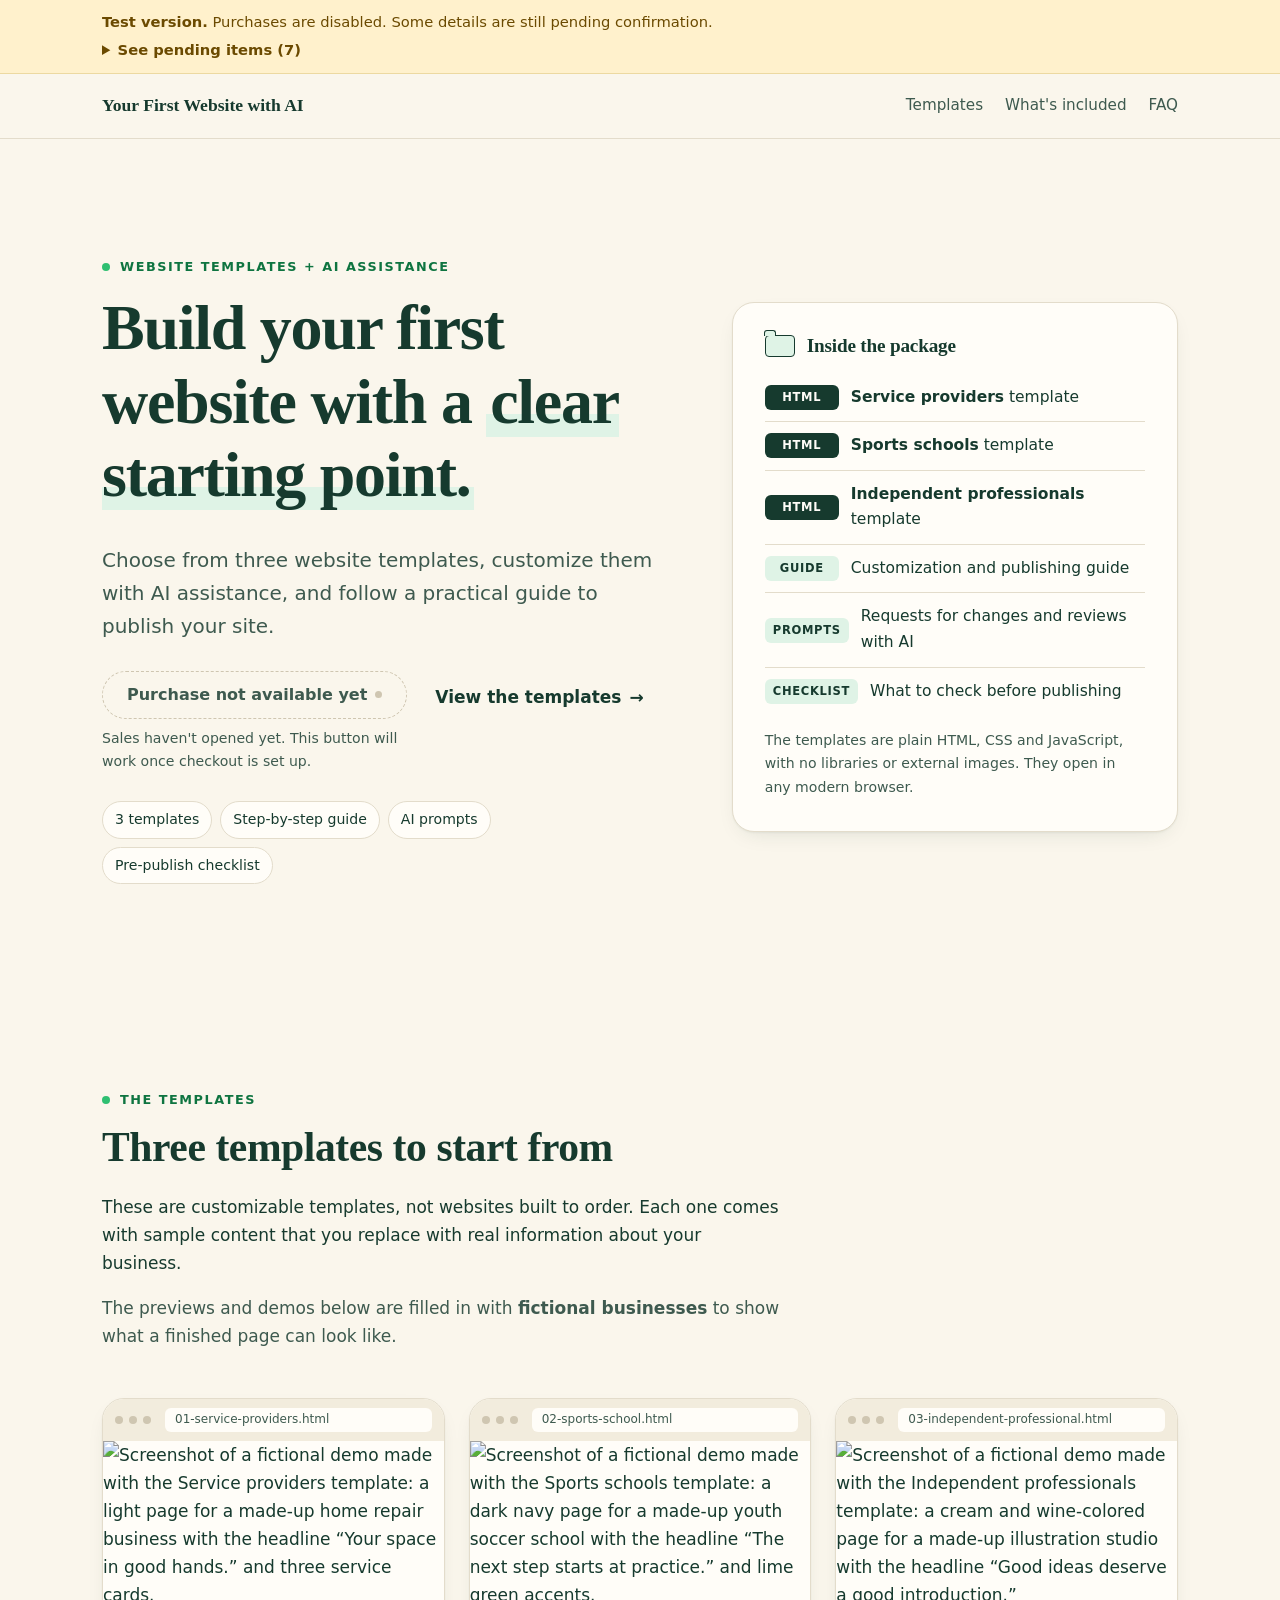
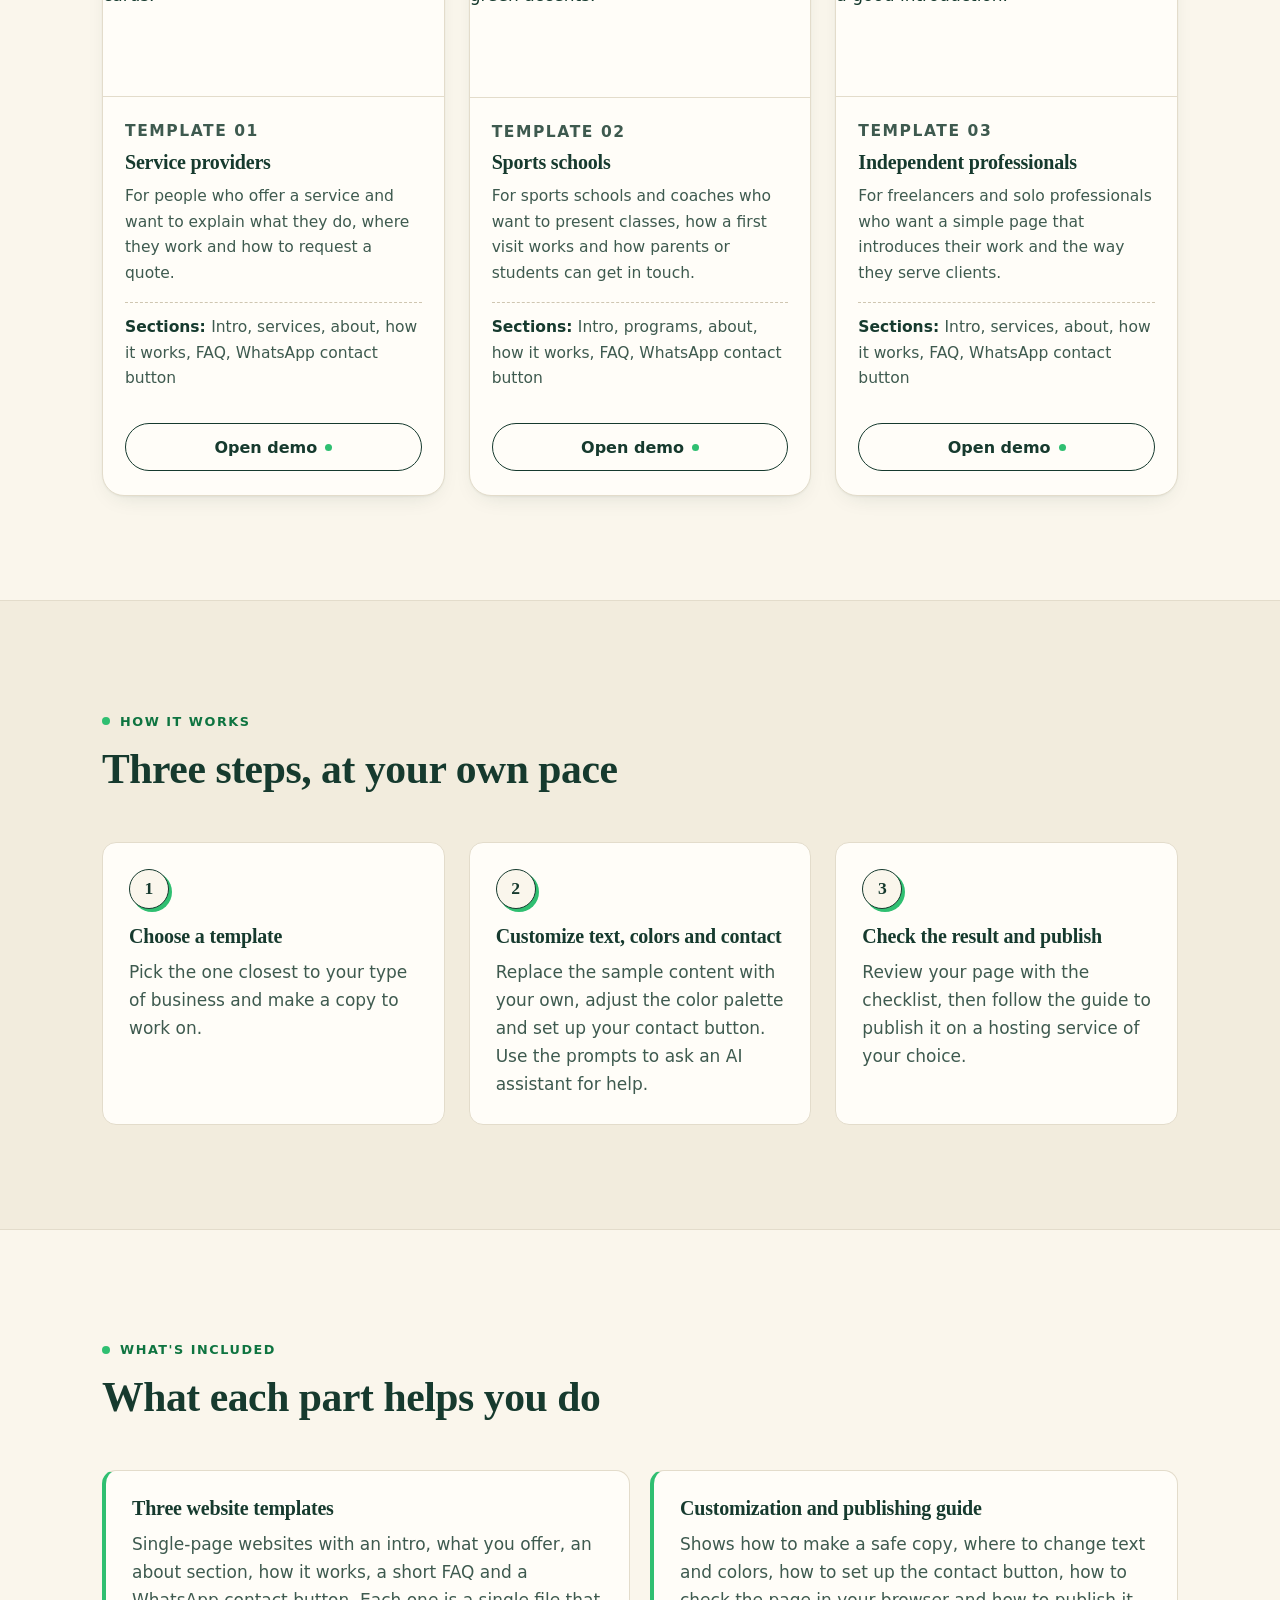
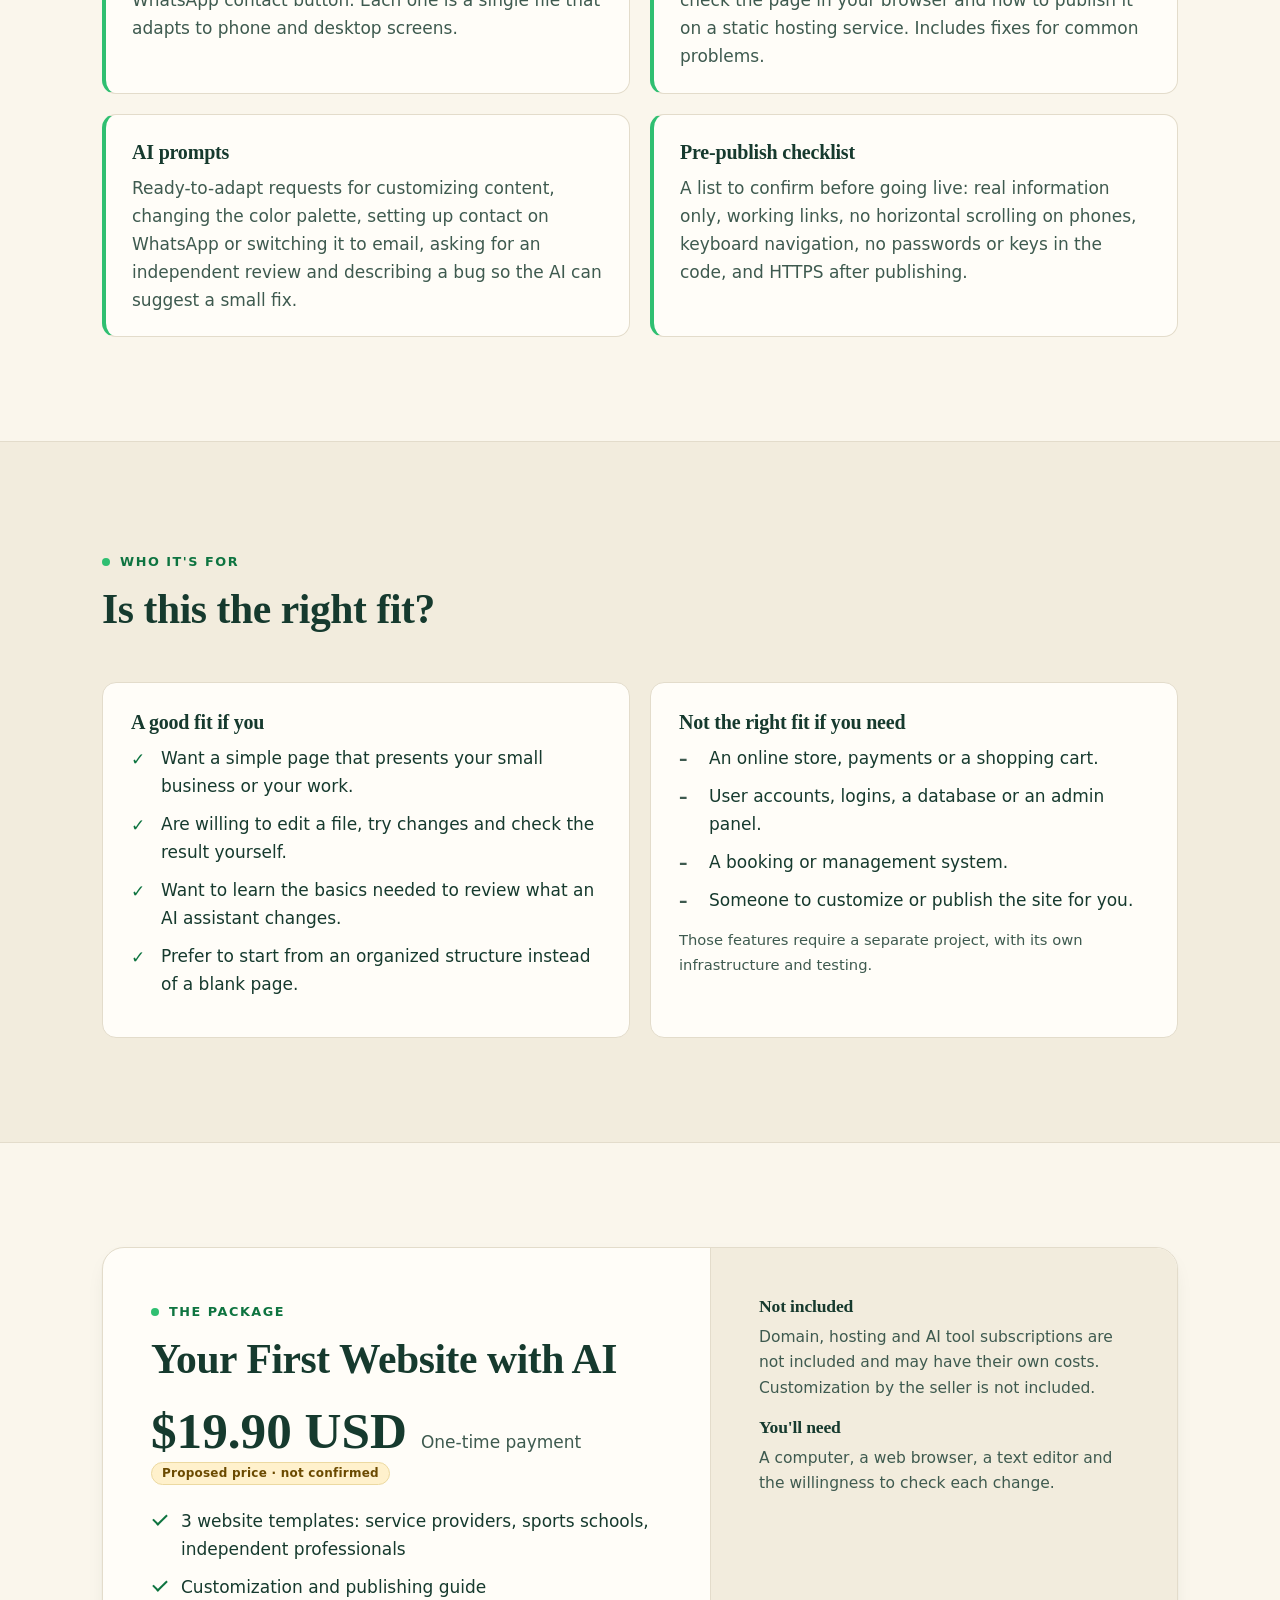
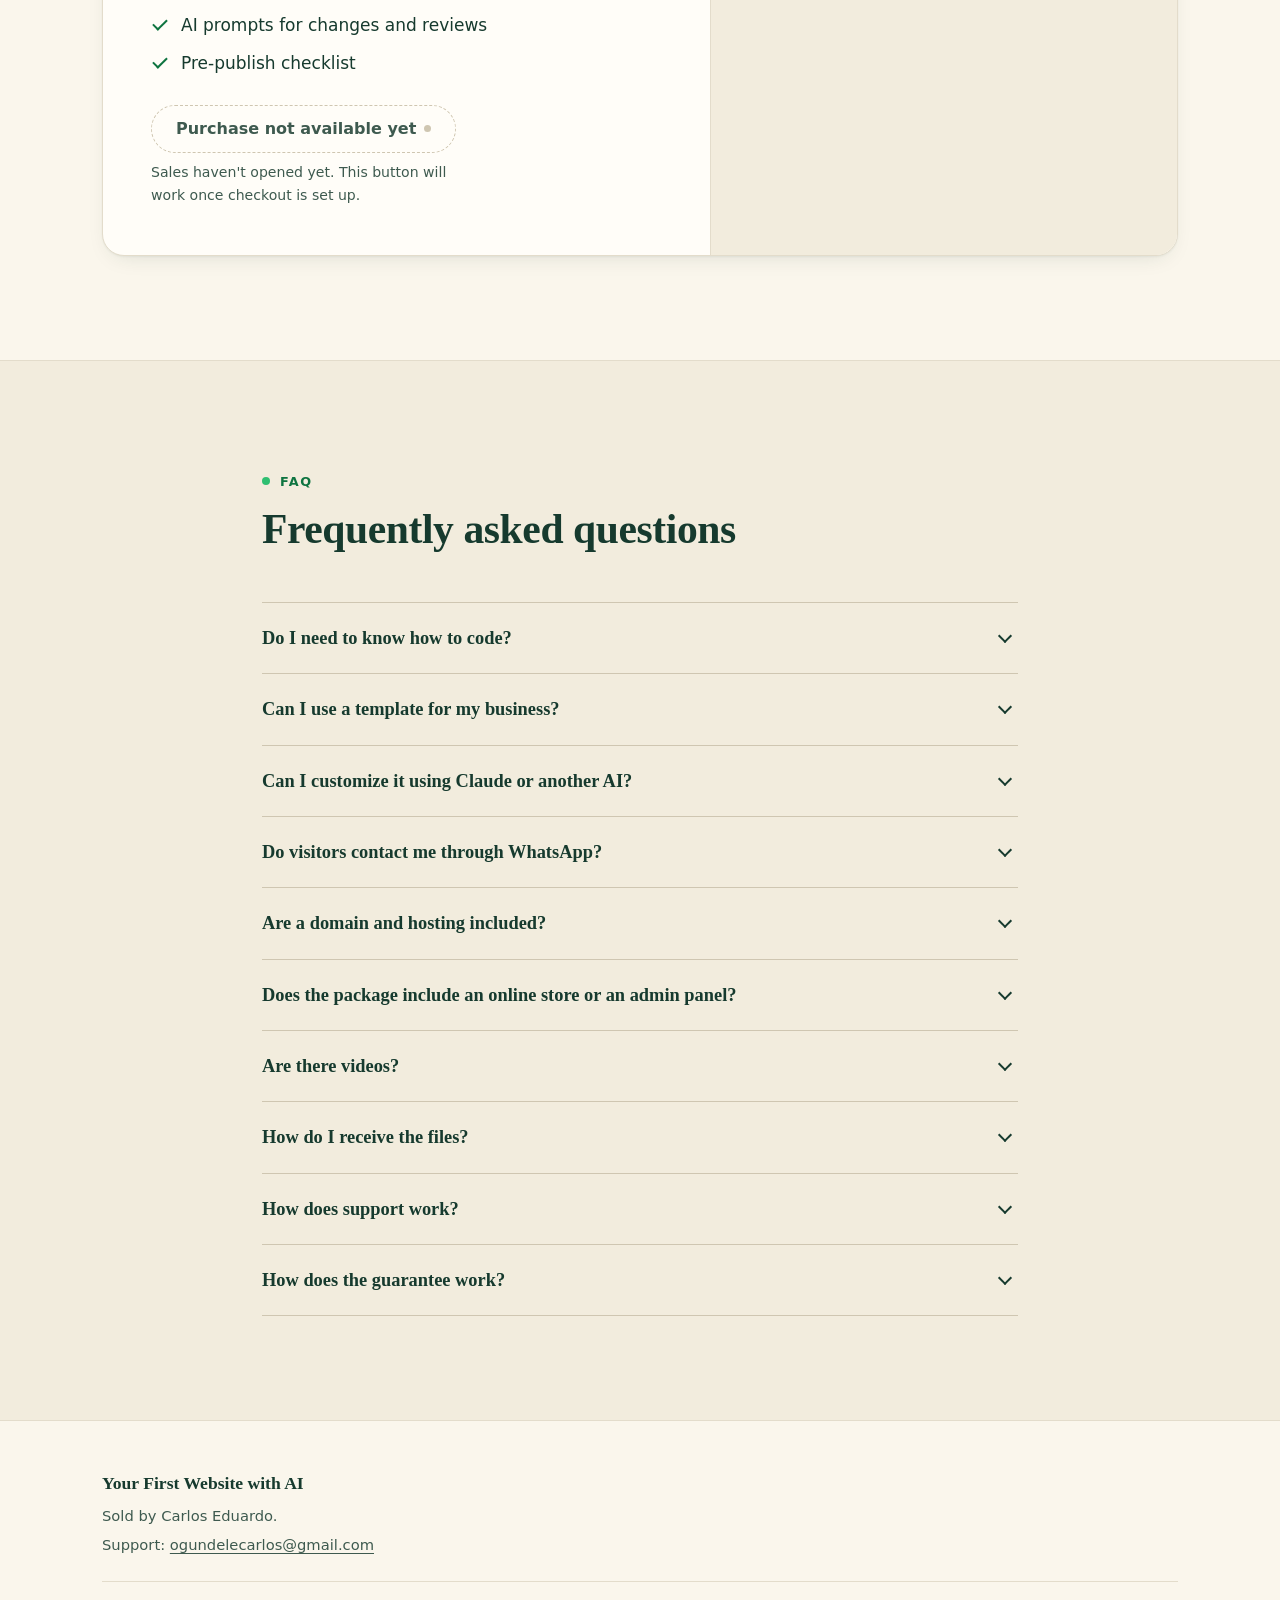
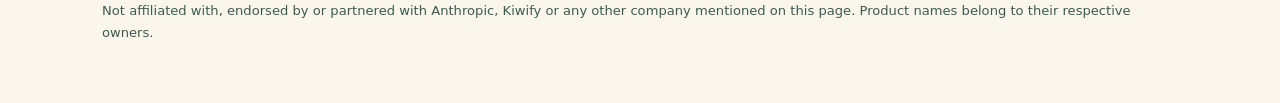
==== index.html @ e565a4bf "Add files via upload" ====
<!doctype html>
<html lang="en">
<head>
  <meta charset="utf-8">
  <meta name="viewport" content="width=device-width, initial-scale=1">
  <title>Your First Website with AI</title>
  <meta name="description" content="Three website templates, a customization and publishing guide, AI prompts and a pre-publish checklist for building a simple website for a small business.">
  <meta name="theme-color" content="#faf6ec">
  <meta name="robots" content="noindex">
  <link rel="icon" href="assets/favicon.svg" type="image/svg+xml">
  <link rel="stylesheet" href="styles.css">
  <script src="config.js" defer></script>
  <script src="main.js" defer></script>
</head>
<body>
  <a class="skip-link" href="#main">Skip to content</a>

  <!-- Filled by main.js only when testMode is true -->
  <aside class="test-bar" id="test-bar" hidden aria-label="Test version notice">
    <div class="test-bar__inner">
      <p><strong>Test version.</strong> Purchases are disabled. Some details are still pending confirmation.</p>
      <details>
        <summary>See pending items (<span id="pending-count">0</span>)</summary>
        <ul id="pending-list"></ul>
      </details>
    </div>
  </aside>

  <header class="site-header">
    <div class="container site-header__inner">
      <a class="brand" href="#top" data-product-name>Your First Website with AI</a>
      <nav aria-label="Main">
        <ul class="nav-list">
          <li><a href="#templates">Templates</a></li>
          <li><a href="#included">What's included</a></li>
          <li><a href="#faq">FAQ</a></li>
        </ul>
      </nav>
      <div class="site-header__cta" data-buy-slot="header" hidden></div>
    </div>
  </header>

  <main id="main">
    <!-- 1. Hero -->
    <section class="hero" id="top" aria-labelledby="hero-title">
      <div class="container hero__grid">
        <div class="hero__copy reveal">
          <p class="eyebrow">Website templates + AI assistance</p>
          <h1 id="hero-title">Build your first website with a <span class="mark">clear starting point.</span></h1>
          <p class="lead">Choose from three website templates, customize them with AI assistance, and follow a practical guide to publish your site.</p>
          <div class="hero__actions">
            <div data-buy-slot="hero"></div>
            <a class="link-arrow" href="#templates">View the templates</a>
          </div>
          <ul class="chips" aria-label="Included in the package">
            <li>3 templates</li>
            <li>Step-by-step guide</li>
            <li>AI prompts</li>
            <li>Pre-publish checklist</li>
          </ul>
        </div>

        <aside class="package-card reveal" aria-labelledby="package-title">
          <div class="package-card__head">
            <span class="folder-icon" aria-hidden="true"></span>
            <h2 id="package-title" class="package-card__title">Inside the package</h2>
          </div>
          <ul class="file-list">
            <li><span class="file-tag">HTML</span><span><strong>Service providers</strong> template</span></li>
            <li><span class="file-tag">HTML</span><span><strong>Sports schools</strong> template</span></li>
            <li><span class="file-tag">HTML</span><span><strong>Independent professionals</strong> template</span></li>
            <li><span class="file-tag file-tag--soft">Guide</span><span>Customization and publishing guide</span></li>
            <li><span class="file-tag file-tag--soft">Prompts</span><span>Requests for changes and reviews with AI</span></li>
            <li><span class="file-tag file-tag--soft">Checklist</span><span>What to check before publishing</span></li>
          </ul>
          <p class="package-card__note">The templates are plain HTML, CSS and JavaScript, with no libraries or external images. They open in any modern browser.</p>
        </aside>
      </div>
    </section>

    <!-- 2. Templates -->
    <section class="section" id="templates" aria-labelledby="templates-title">
      <div class="container">
        <header class="section-head reveal">
          <p class="eyebrow">The templates</p>
          <h2 id="templates-title">Three templates to start from</h2>
          <p>These are customizable templates, not websites built to order. Each one comes with sample content that you replace with real information about your business.</p>
          <p>The previews and demos below are filled in with <strong>fictional businesses</strong> to show what a finished page can look like.</p>
        </header>
        <div class="template-grid" id="template-grid">
          <noscript><p>Turn on JavaScript to see the template details.</p></noscript>
        </div>
      </div>
    </section>

    <!-- 3. How it works -->
    <section class="section section--tinted" id="how" aria-labelledby="how-title">
      <div class="container">
        <header class="section-head reveal">
          <p class="eyebrow">How it works</p>
          <h2 id="how-title">Three steps, at your own pace</h2>
        </header>
        <ol class="steps">
          <li class="step reveal">
            <span class="step__num" aria-hidden="true">1</span>
            <h3>Choose a template</h3>
            <p>Pick the one closest to your type of business and make a copy to work on.</p>
          </li>
          <li class="step reveal">
            <span class="step__num" aria-hidden="true">2</span>
            <h3>Customize text, colors and contact</h3>
            <p>Replace the sample content with your own, adjust the color palette and set up your contact button. Use the prompts to ask an AI assistant for help.</p>
          </li>
          <li class="step reveal">
            <span class="step__num" aria-hidden="true">3</span>
            <h3>Check the result and publish</h3>
            <p>Review your page with the checklist, then follow the guide to publish it on a hosting service of your choice.</p>
          </li>
        </ol>
      </div>
    </section>

    <!-- 4. What's included -->
    <section class="section" id="included" aria-labelledby="included-title">
      <div class="container">
        <header class="section-head reveal">
          <p class="eyebrow">What's included</p>
          <h2 id="included-title">What each part helps you do</h2>
        </header>
        <div class="included-grid">
          <article class="included reveal">
            <h3>Three website templates</h3>
            <p>Single-page websites with an intro, what you offer, an about section, how it works, a short FAQ and a WhatsApp contact button. Each one is a single file that adapts to phone and desktop screens.</p>
          </article>
          <article class="included reveal">
            <h3>Customization and publishing guide</h3>
            <p>Shows how to make a safe copy, where to change text and colors, how to set up the contact button, how to check the page in your browser and how to publish it on a static hosting service. Includes fixes for common problems.</p>
          </article>
          <article class="included reveal">
            <h3>AI prompts</h3>
            <p>Ready-to-adapt requests for customizing content, changing the color palette, setting up contact on WhatsApp or switching it to email, asking for an independent review and describing a bug so the AI can suggest a small fix.</p>
          </article>
          <article class="included reveal">
            <h3>Pre-publish checklist</h3>
            <p>A list to confirm before going live: real information only, working links, no horizontal scrolling on phones, keyboard navigation, no passwords or keys in the code, and HTTPS after publishing.</p>
          </article>
        </div>
      </div>
    </section>

    <!-- 5. Who it's for -->
    <section class="section section--tinted" id="fit" aria-labelledby="fit-title">
      <div class="container">
        <header class="section-head reveal">
          <p class="eyebrow">Who it's for</p>
          <h2 id="fit-title">Is this the right fit?</h2>
        </header>
        <div class="fit-grid">
          <div class="fit fit--yes reveal">
            <h3>A good fit if you</h3>
            <ul>
              <li>Want a simple page that presents your small business or your work.</li>
              <li>Are willing to edit a file, try changes and check the result yourself.</li>
              <li>Want to learn the basics needed to review what an AI assistant changes.</li>
              <li>Prefer to start from an organized structure instead of a blank page.</li>
            </ul>
          </div>
          <div class="fit fit--no reveal">
            <h3>Not the right fit if you need</h3>
            <ul>
              <li>An online store, payments or a shopping cart.</li>
              <li>User accounts, logins, a database or an admin panel.</li>
              <li>A booking or management system.</li>
              <li>Someone to customize or publish the site for you.</li>
            </ul>
            <p class="fit__note">Those features require a separate project, with its own infrastructure and testing.</p>
          </div>
        </div>
      </div>
    </section>

    <!-- 6. Offer -->
    <section class="section" id="offer" aria-labelledby="offer-title">
      <div class="container">
        <div class="offer reveal">
          <div class="offer__main">
            <p class="eyebrow">The package</p>
            <h2 id="offer-title" data-product-name>Your First Website with AI</h2>
            <div class="price">
              <span class="price__value" id="price-value">—</span>
              <span class="price__billing" id="price-billing"></span>
              <span class="pending-tag" id="price-pending" hidden>Proposed price · not confirmed</span>
            </div>
            <ul class="check-list">
              <li>3 website templates: service providers, sports schools, independent professionals</li>
              <li>Customization and publishing guide</li>
              <li>AI prompts for changes and reviews</li>
              <li>Pre-publish checklist</li>
            </ul>
            <div data-buy-slot="offer"><noscript><p class="buy-note">Purchase options require JavaScript.</p></noscript></div>
          </div>
          <div class="offer__side">
            <h3>Not included</h3>
            <p>Domain, hosting and AI tool subscriptions are not included and may have their own costs. Customization by the seller is not included.</p>
            <h3>You'll need</h3>
            <p>A computer, a web browser, a text editor and the willingness to check each change.</p>
          </div>
        </div>
      </div>
    </section>

    <!-- 7. FAQ -->
    <section class="section section--tinted" id="faq" aria-labelledby="faq-title">
      <div class="container container--narrow">
        <header class="section-head reveal">
          <p class="eyebrow">FAQ</p>
          <h2 id="faq-title">Frequently asked questions</h2>
        </header>
        <div class="faq">
          <details>
            <summary>Do I need to know how to code?</summary>
            <div class="faq__body">
              <p>You don't need prior coding experience to start, but you will edit HTML files in a text editor. The guide shows where to change text, colors and contact details. Expect to learn a few basics along the way so you can check that everything works.</p>
            </div>
          </details>
          <details>
            <summary>Can I use a template for my business?</summary>
            <div class="faq__body">
              <p>Yes. You can adapt the templates and use the result on personal or commercial websites. You can't resell or redistribute the original package as your own product. Any images, logos or text you add must be yours or used with permission.</p>
            </div>
          </details>
          <details>
            <summary>Can I customize it using Claude or another AI?</summary>
            <div class="faq__body">
              <p>Yes. The prompts are written for general-purpose AI assistants, such as Claude or similar tools. AI subscriptions are not included. AI can make mistakes, so the guide recommends small changes and checking the result after each one.</p>
            </div>
          </details>
          <details>
            <summary>Do visitors contact me through WhatsApp?</summary>
            <div class="faq__body">
              <p>The templates come with a WhatsApp button that opens a chat with your business number. If you prefer email, the prompts include a request to switch the button to an email link. The templates don&#39;t include contact forms.</p>
            </div>
          </details>
          <details>
            <summary>Are a domain and hosting included?</summary>
            <div class="faq__body">
              <p>No. The guide explains how to publish on a hosting service that accepts static websites. Hosting services and domains have their own terms and may have costs. Check them before signing up.</p>
            </div>
          </details>
          <details>
            <summary>Does the package include an online store or an admin panel?</summary>
            <div class="faq__body">
              <p>No. The templates are presentation pages. They don't include a store, payments, logins, a database, a management system or forms that collect data.</p>
            </div>
          </details>
          <details>
            <summary>Are there videos?</summary>
            <div class="faq__body">
              <p>No. This version doesn't include video lessons. The package is made of files: templates, a written guide, prompts and a checklist.</p>
            </div>
          </details>
          <details>
            <summary>How do I receive the files?</summary>
            <div class="faq__body" data-config-answer="delivery"></div>
          </details>
          <details>
            <summary>How does support work?</summary>
            <div class="faq__body" data-config-answer="support"></div>
          </details>
          <details>
            <summary>How does the guarantee work?</summary>
            <div class="faq__body" data-config-answer="guarantee"></div>
          </details>
        </div>
      </div>
    </section>
  </main>

  <footer class="site-footer">
    <div class="container site-footer__inner">
      <div>
        <p class="brand" data-product-name>Your First Website with AI</p>
        <p id="footer-seller"></p>
        <p id="footer-support"></p>
      </div>
      <nav aria-label="Legal" id="footer-legal-nav" hidden>
        <ul class="footer-links" id="footer-legal"></ul>
      </nav>
      <p class="site-footer__fine">Not affiliated with, endorsed by or partnered with Anthropic, Kiwify or any other company mentioned on this page. Product names belong to their respective owners.</p>
    </div>
  </footer>
</body>
</html>
---- styles.css ----
/* ---------- Tokens ---------- */
:root {
  --ivory: #faf6ec;
  --ivory-deep: #f2ecdd;
  --paper: #fffdf8;
  --ink: #163a2e;          /* dark green: titles and main text */
  --ink-soft: #3e5a4f;     /* secondary text (7:1 on ivory) */
  --vivid: #2fbf71;        /* vivid green: small decorative highlights only */
  --vivid-text: #0e7440;   /* accessible green for small text on ivory */
  --vivid-wash: #dff3e6;
  --line: #e3dccb;
  --line-strong: #cfc6b1;
  --pending-bg: #fff1cc;
  --pending-ink: #6b4a00;
  --focus: #0e7440;

  --serif: "Iowan Old Style", "Palatino Linotype", Palatino, "Book Antiqua", Georgia, serif;
  --sans: system-ui, -apple-system, "Segoe UI", Roboto, "Helvetica Neue", Arial, sans-serif;

  --radius: 14px;
  --radius-lg: 22px;
  --shadow: 0 1px 2px rgb(22 58 46 / 0.05), 0 8px 24px -12px rgb(22 58 46 / 0.18);
  --gutter: clamp(16px, 4vw, 32px);
}

/* ---------- Base ---------- */
*, *::before, *::after { box-sizing: border-box; }
html { scroll-behavior: smooth; -webkit-text-size-adjust: 100%; }
body {
  margin: 0;
  background: var(--ivory);
  color: var(--ink);
  font-family: var(--sans);
  font-size: 1.0625rem;
  line-height: 1.65;
  overflow-wrap: break-word;
}
img { max-width: 100%; height: auto; display: block; }
a { color: inherit; text-underline-offset: 3px; }
h1, h2, h3 { font-family: var(--serif); line-height: 1.15; margin: 0 0 .5em; font-weight: 600; letter-spacing: -0.01em; }
h1 { font-size: clamp(2.3rem, 5.6vw, 4rem); letter-spacing: -0.02em; }
h2 { font-size: clamp(1.75rem, 3.6vw, 2.6rem); }
h3 { font-size: 1.25rem; }
p { margin: 0 0 1em; }
ul, ol { padding: 0; margin: 0; }

:focus-visible {
  outline: 3px solid var(--focus);
  outline-offset: 3px;
  border-radius: 6px;
}

.skip-link {
  position: absolute; left: 16px; top: -100px; z-index: 100;
  background: var(--ink); color: var(--paper); padding: 10px 16px; border-radius: 8px;
}
.skip-link:focus { top: 12px; }

.container { width: 100%; max-width: 1140px; margin: 0 auto; padding: 0 var(--gutter); }
.container--narrow { max-width: 820px; }

.eyebrow {
  display: inline-flex; align-items: center; gap: 10px;
  font-size: .8rem; font-weight: 700; letter-spacing: .12em; text-transform: uppercase;
  color: var(--vivid-text); margin-bottom: 14px;
}
.eyebrow::before {
  content: ""; width: 8px; height: 8px; border-radius: 50%; background: var(--vivid);
}

/* ---------- Test bar ---------- */
.test-bar { background: var(--pending-bg); color: var(--pending-ink); border-bottom: 1px solid #ecd9a1; font-size: .92rem; }
.test-bar__inner { max-width: 1140px; margin: 0 auto; padding: 10px var(--gutter); }
.test-bar p { margin: 0; }
.test-bar details { margin-top: 4px; }
.test-bar summary { cursor: pointer; font-weight: 600; width: fit-content; }
.test-bar ul { margin: 8px 0 4px 1.2em; list-style: disc; }
.test-bar li { margin: 2px 0; }

.pending-tag {
  display: inline-block; font-family: var(--sans); font-size: .75rem; font-weight: 700;
  letter-spacing: .02em; line-height: 1.4;
  background: var(--pending-bg); color: var(--pending-ink);
  border: 1px solid #ecd9a1; border-radius: 999px; padding: 2px 10px;
}

/* ---------- Header ---------- */
.site-header {
  position: sticky; top: 0; z-index: 50;
  background: rgb(250 246 236 / 0.92);
  backdrop-filter: saturate(1.2) blur(8px);
  border-bottom: 1px solid var(--line);
}
.site-header__inner { display: flex; align-items: center; gap: 12px 28px; min-height: 64px; flex-wrap: wrap; padding-top: 8px; padding-bottom: 8px; }
.brand { font-family: var(--serif); font-weight: 600; font-size: 1.1rem; text-decoration: none; margin: 0; }
.site-header nav { margin-left: auto; }
.nav-list { list-style: none; display: flex; gap: 4px 22px; flex-wrap: wrap; }
.nav-list a { text-decoration: none; font-size: .95rem; color: var(--ink-soft); padding: 6px 0; display: inline-block; }
.nav-list a:hover { color: var(--ink); text-decoration: underline; text-decoration-color: var(--vivid); text-decoration-thickness: 2px; }
.site-header__cta .btn { padding: 9px 16px; font-size: .92rem; }

/* ---------- Buttons ---------- */
.btn {
  display: inline-flex; align-items: center; justify-content: center; gap: 8px;
  min-height: 48px; padding: 13px 24px;
  border-radius: 999px; border: 1.5px solid var(--ink);
  background: var(--ink); color: var(--paper);
  font: 600 1rem/1.2 var(--sans); text-decoration: none; text-align: center;
  cursor: pointer;
  transition: background-color .2s ease, transform .2s ease, box-shadow .2s ease;
}
.btn:hover { background: #0f2b21; box-shadow: 0 6px 18px -8px rgb(22 58 46 / .5); transform: translateY(-1px); }
.btn::after { content: ""; width: 7px; height: 7px; border-radius: 50%; background: var(--vivid); }
.btn[disabled], .btn[aria-disabled="true"] {
  background: transparent; color: var(--ink-soft); border-color: var(--line-strong); border-style: dashed;
  cursor: not-allowed; box-shadow: none; transform: none;
}
.btn[disabled]::after { background: var(--line-strong); }
.btn--ghost { background: transparent; color: var(--ink); }
.btn--ghost:hover { background: var(--ivory-deep); }
.buy-note { font-size: .88rem; color: var(--ink-soft); margin: 8px 0 0; max-width: 34ch; }

.link-arrow { font-weight: 600; text-decoration: none; padding: 12px 4px; display: inline-flex; align-items: center; gap: 8px; }
.link-arrow::after { content: "→"; transition: transform .2s ease; }
.link-arrow:hover { text-decoration: underline; text-decoration-color: var(--vivid); text-decoration-thickness: 2px; }
.link-arrow:hover::after { transform: translateX(3px); }

/* ---------- Hero ---------- */
.hero { padding: clamp(48px, 9vw, 112px) 0 clamp(56px, 8vw, 96px); }
.hero__grid { display: grid; grid-template-columns: 1.25fr 1fr; gap: clamp(32px, 6vw, 72px); align-items: center; }
.mark { background: linear-gradient(transparent 68%, var(--vivid-wash) 68%); padding: 0 .06em; }
.lead { font-size: clamp(1.08rem, 1.6vw, 1.25rem); color: var(--ink-soft); max-width: 36em; }
.hero__actions { display: flex; flex-wrap: wrap; align-items: flex-start; gap: 12px 24px; margin: 28px 0 28px; }
.chips { list-style: none; display: flex; flex-wrap: wrap; gap: 8px; }
.chips li {
  font-size: .88rem; padding: 6px 12px; border-radius: 999px;
  background: var(--paper); border: 1px solid var(--line);
}

.package-card {
  background: var(--paper); border: 1px solid var(--line); border-radius: var(--radius-lg);
  padding: clamp(22px, 3vw, 32px); box-shadow: var(--shadow);
}
.package-card__head { display: flex; align-items: center; gap: 12px; margin-bottom: 16px; }
.package-card__title { font-size: 1.2rem; margin: 0; }
.folder-icon {
  width: 30px; height: 22px; border-radius: 4px; background: var(--vivid-wash); border: 1.5px solid var(--ink);
  position: relative; flex: none;
}
.folder-icon::before {
  content: ""; position: absolute; left: -1.5px; top: -6px; width: 12px; height: 6px;
  border: 1.5px solid var(--ink); border-bottom: 0; border-radius: 3px 3px 0 0; background: var(--vivid-wash);
}
.file-list { list-style: none; }
.file-list li {
  display: flex; align-items: center; gap: 12px;
  padding: 11px 0; border-top: 1px solid var(--line); font-size: .97rem;
}
.file-list li:first-child { border-top: 0; }
.file-tag {
  flex: none; min-width: 74px; text-align: center;
  font-size: .72rem; font-weight: 700; letter-spacing: .06em; text-transform: uppercase;
  padding: 3px 8px; border-radius: 6px; background: var(--ink); color: var(--paper);
}
.file-tag--soft { background: var(--vivid-wash); color: var(--ink); }
.package-card__note { font-size: .88rem; color: var(--ink-soft); margin: 14px 0 0; }

/* ---------- Sections ---------- */
section[id] { scroll-margin-top: 72px; }
.section { padding: clamp(56px, 9vw, 104px) 0; }
.section--tinted { background: var(--ivory-deep); border-top: 1px solid var(--line); border-bottom: 1px solid var(--line); }
.section-head { max-width: 680px; margin-bottom: clamp(28px, 4vw, 48px); }
.section-head p:last-child { color: var(--ink-soft); }

/* ---------- Templates ---------- */
.template-grid { display: grid; grid-template-columns: repeat(3, 1fr); gap: 24px; }
.template {
  display: flex; flex-direction: column;
  background: var(--paper); border: 1px solid var(--line); border-radius: var(--radius-lg);
  overflow: hidden; box-shadow: var(--shadow);
  transition: transform .25s ease, box-shadow .25s ease;
}
.template:hover { transform: translateY(-3px); box-shadow: 0 2px 4px rgb(22 58 46 / .05), 0 18px 36px -18px rgb(22 58 46 / .3); }
.browser { border-bottom: 1px solid var(--line); background: var(--ivory-deep); }
.browser__bar { display: flex; align-items: center; gap: 6px; padding: 9px 12px; }
.browser__bar i { width: 8px; height: 8px; border-radius: 50%; background: var(--line-strong); }
.browser__url {
  margin-left: 8px; flex: 1; min-width: 0; font-size: .75rem; color: var(--ink-soft);
  background: var(--paper); border-radius: 6px; padding: 2px 10px;
  white-space: nowrap; overflow: hidden; text-overflow: ellipsis;
}
.browser__view { aspect-ratio: 4 / 3; background: var(--paper); }
.browser__view img { width: 100%; height: 100%; object-fit: cover; object-position: top; }
.preview-pending {
  height: 100%; display: flex; flex-direction: column; align-items: center; justify-content: center;
  gap: 8px; padding: 20px; text-align: center;
  background:
    repeating-linear-gradient(135deg, transparent 0 12px, rgb(22 58 46 / .045) 12px 13px),
    var(--paper);
  color: var(--ink-soft); font-size: .9rem;
}
.preview-pending strong { color: var(--ink); font-family: var(--serif); font-size: 1.05rem; font-weight: 600; }
.template__body { padding: 22px 22px 24px; display: flex; flex-direction: column; flex: 1; }
.template__num { font-size: .78rem; font-weight: 700; letter-spacing: .1em; color: var(--vivid-text); text-transform: uppercase; margin-bottom: 6px; }
.template__body p { color: var(--ink-soft); font-size: .97rem; }
.template__sections { font-size: .86rem; color: var(--ink-soft); border-top: 1px dashed var(--line-strong); padding-top: 12px; margin-top: auto; }
.template__sections span { font-weight: 600; color: var(--ink); }
.template__action { margin-top: 16px; }
.template__action .btn { width: 100%; }

/* ---------- Steps ---------- */
.steps { list-style: none; display: grid; grid-template-columns: repeat(3, 1fr); gap: 24px; counter-reset: none; }
.step { background: var(--paper); border: 1px solid var(--line); border-radius: var(--radius); padding: 26px; position: relative; }
.step__num {
  display: inline-grid; place-items: center; width: 40px; height: 40px; border-radius: 50%;
  border: 1.5px solid var(--ink); font-family: var(--serif); font-weight: 600; font-size: 1.1rem;
  margin-bottom: 16px; background: var(--ivory);
  box-shadow: 3px 3px 0 var(--vivid);
}
.step p { color: var(--ink-soft); margin: 0; }

/* ---------- Included ---------- */
.included-grid { display: grid; grid-template-columns: repeat(2, 1fr); gap: 20px; }
.included {
  background: var(--paper); border: 1px solid var(--line); border-radius: var(--radius);
  padding: 26px 26px 22px; border-left: 4px solid var(--vivid);
}
.included p { color: var(--ink-soft); margin: 0; }

/* ---------- Fit ---------- */
.fit-grid { display: grid; grid-template-columns: 1fr 1fr; gap: 20px; }
.fit { background: var(--paper); border: 1px solid var(--line); border-radius: var(--radius); padding: 28px; }
.fit ul { list-style: none; }
.fit li { position: relative; padding-left: 30px; margin: 10px 0; }
.fit li::before { position: absolute; left: 0; top: .05em; font-weight: 700; }
.fit--yes li::before { content: "✓"; color: var(--vivid-text); }
.fit--no li::before { content: "–"; color: var(--ink-soft); }
.fit__note { font-size: .92rem; color: var(--ink-soft); margin: 14px 0 0; }

/* ---------- Offer ---------- */
.offer {
  display: grid; grid-template-columns: 1.3fr 1fr; overflow: hidden;
  background: var(--paper); border: 1px solid var(--line); border-radius: var(--radius-lg); box-shadow: var(--shadow);
}
.offer__main { padding: clamp(26px, 4vw, 48px); }
.offer__side { padding: clamp(26px, 4vw, 48px); background: var(--ivory-deep); border-left: 1px solid var(--line); }
.offer__side h3 { font-size: 1.1rem; }
.offer__side p { color: var(--ink-soft); font-size: .97rem; }
.offer__side p:last-child { margin: 0; }
.price { display: flex; flex-wrap: wrap; align-items: baseline; gap: 6px 14px; margin: 6px 0 22px; }
.price__value { font-family: var(--serif); font-size: clamp(2.4rem, 5vw, 3.2rem); font-weight: 600; line-height: 1; }
.price__billing { color: var(--ink-soft); }
.check-list { list-style: none; margin-bottom: 28px; }
.check-list li { position: relative; padding-left: 30px; margin: 10px 0; }
.check-list li::before {
  content: ""; position: absolute; left: 2px; top: .45em; width: 14px; height: 8px;
  border-left: 2.5px solid var(--vivid-text); border-bottom: 2.5px solid var(--vivid-text); transform: rotate(-45deg);
}

/* ---------- FAQ ---------- */
.faq { border-top: 1px solid var(--line-strong); }
.faq details { border-bottom: 1px solid var(--line-strong); }
.faq summary {
  list-style: none; cursor: pointer; padding: 20px 44px 20px 0; position: relative;
  font-family: var(--serif); font-size: 1.15rem; font-weight: 600;
}
.faq summary::-webkit-details-marker { display: none; }
.faq summary::after {
  content: ""; position: absolute; right: 8px; top: 50%; width: 10px; height: 10px; margin-top: -7px;
  border-right: 2px solid var(--ink); border-bottom: 2px solid var(--ink); transform: rotate(45deg);
  transition: transform .2s ease;
}
.faq details[open] summary::after { transform: rotate(225deg); margin-top: -2px; }
.faq summary:hover { color: var(--vivid-text); }
.faq__body { padding: 0 0 20px; color: var(--ink-soft); max-width: 66ch; }
.faq__body p:last-child { margin-bottom: 0; }
.faq__body .pending-tag { margin-bottom: 8px; }

/* ---------- Footer ---------- */
.site-footer { padding: 48px 0 56px; font-size: .92rem; color: var(--ink-soft); }
.site-footer__inner { display: grid; gap: 20px; }
.site-footer .brand { color: var(--ink); margin-bottom: 6px; }
.site-footer p { margin: 0 0 4px; }
.footer-links { list-style: none; display: flex; flex-wrap: wrap; gap: 8px 20px; }
.site-footer__fine { font-size: .82rem; border-top: 1px solid var(--line); padding-top: 18px; }

/* ---------- Reveal animation (enabled by JS only if motion is allowed) ---------- */
.js-motion .reveal { transition: opacity .6s ease, transform .6s ease; }
.js-motion .reveal.pre-reveal { opacity: 0; transform: translateY(14px); }

@media (prefers-reduced-motion: reduce) {
  html { scroll-behavior: auto; }
  *, *::before, *::after { transition: none !important; animation: none !important; }
}

/* ---------- Responsive ---------- */
@media (max-width: 960px) {
  .hero__grid { grid-template-columns: 1fr; }
  .template-grid { grid-template-columns: 1fr; max-width: 560px; }
  .steps { grid-template-columns: 1fr; }
  .offer { grid-template-columns: 1fr; }
  .offer__side { border-left: 0; border-top: 1px solid var(--line); }
}
@media (max-width: 720px) {
  .included-grid, .fit-grid { grid-template-columns: 1fr; }
  .site-header nav { margin-left: 0; width: 100%; order: 3; }
  .site-header__cta { display: none; } /* the hero and offer already show the buy button */
  .site-header__inner { justify-content: space-between; }
  .nav-list { gap: 4px 18px; }
  .hero__actions { flex-direction: column; align-items: stretch; }
  .hero__actions .btn { width: 100%; }
  .offer__main .btn { width: 100%; }
  .link-arrow { justify-content: center; }
}
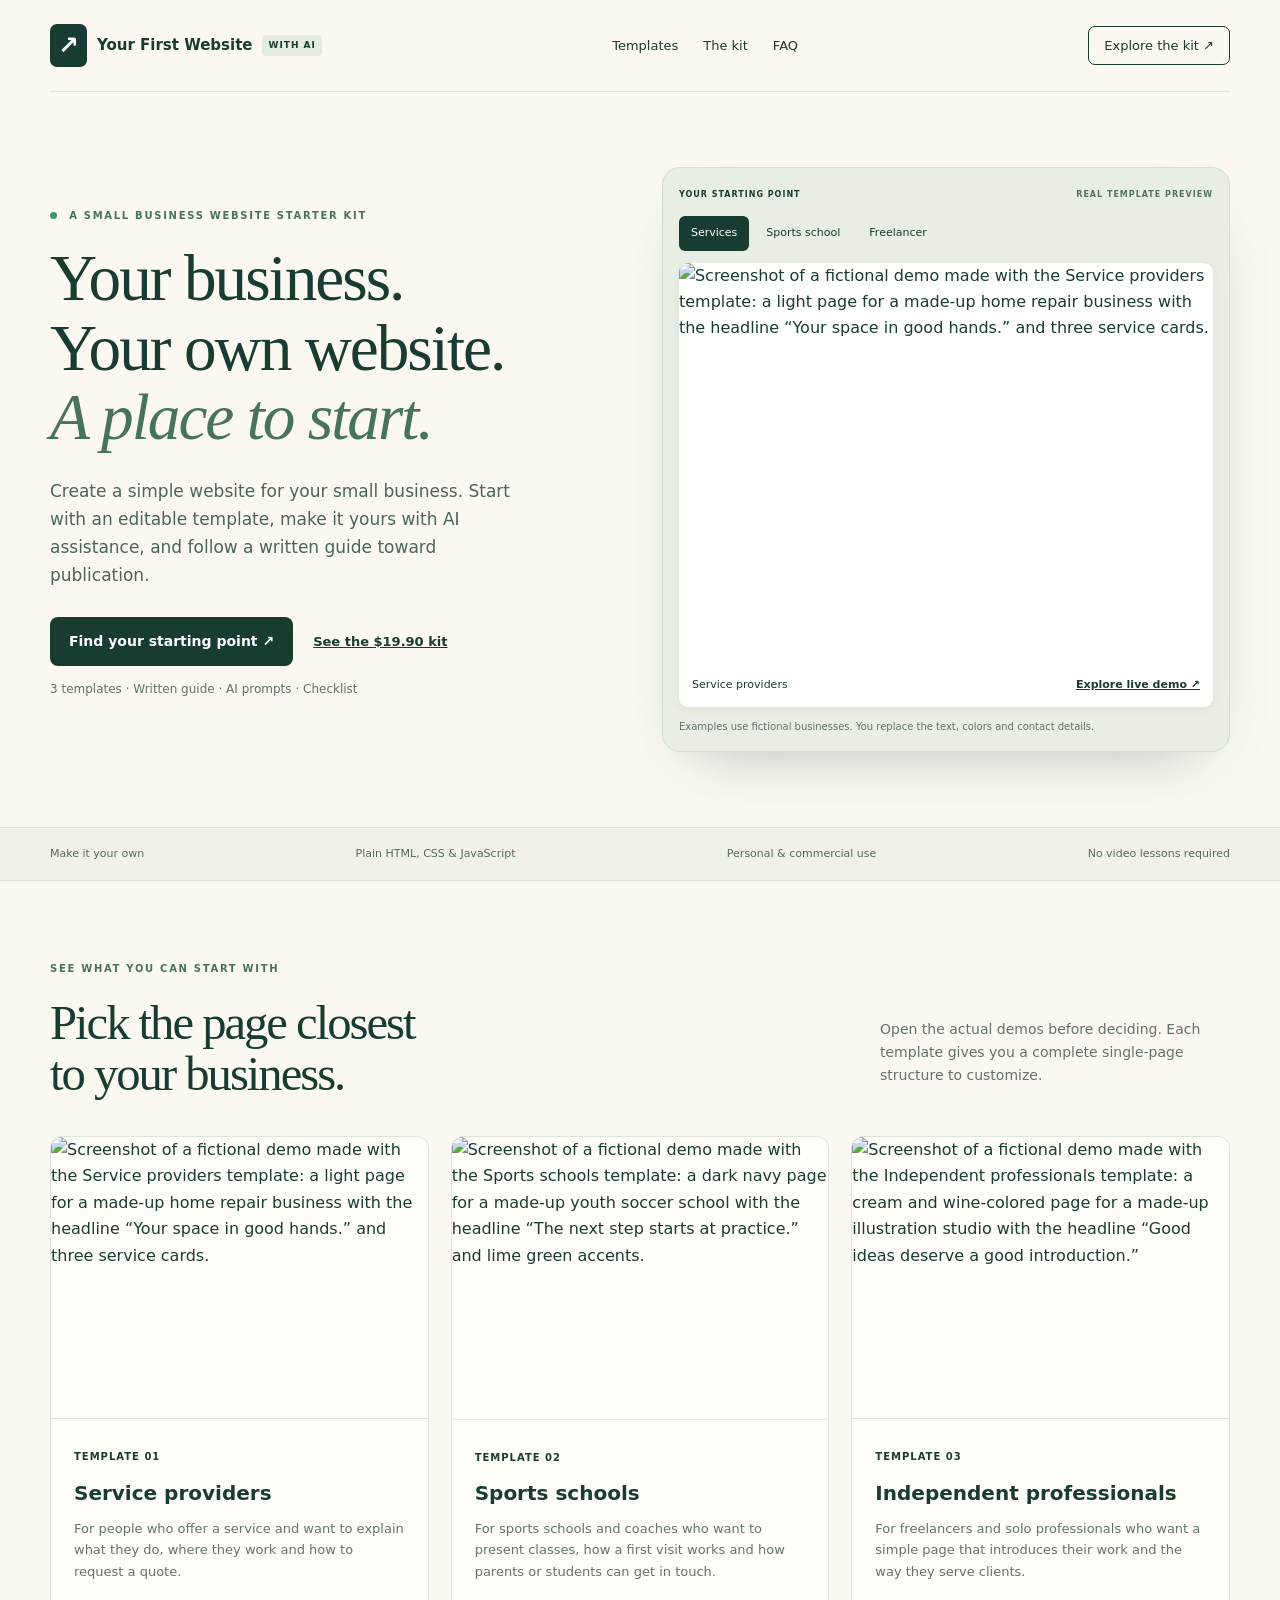
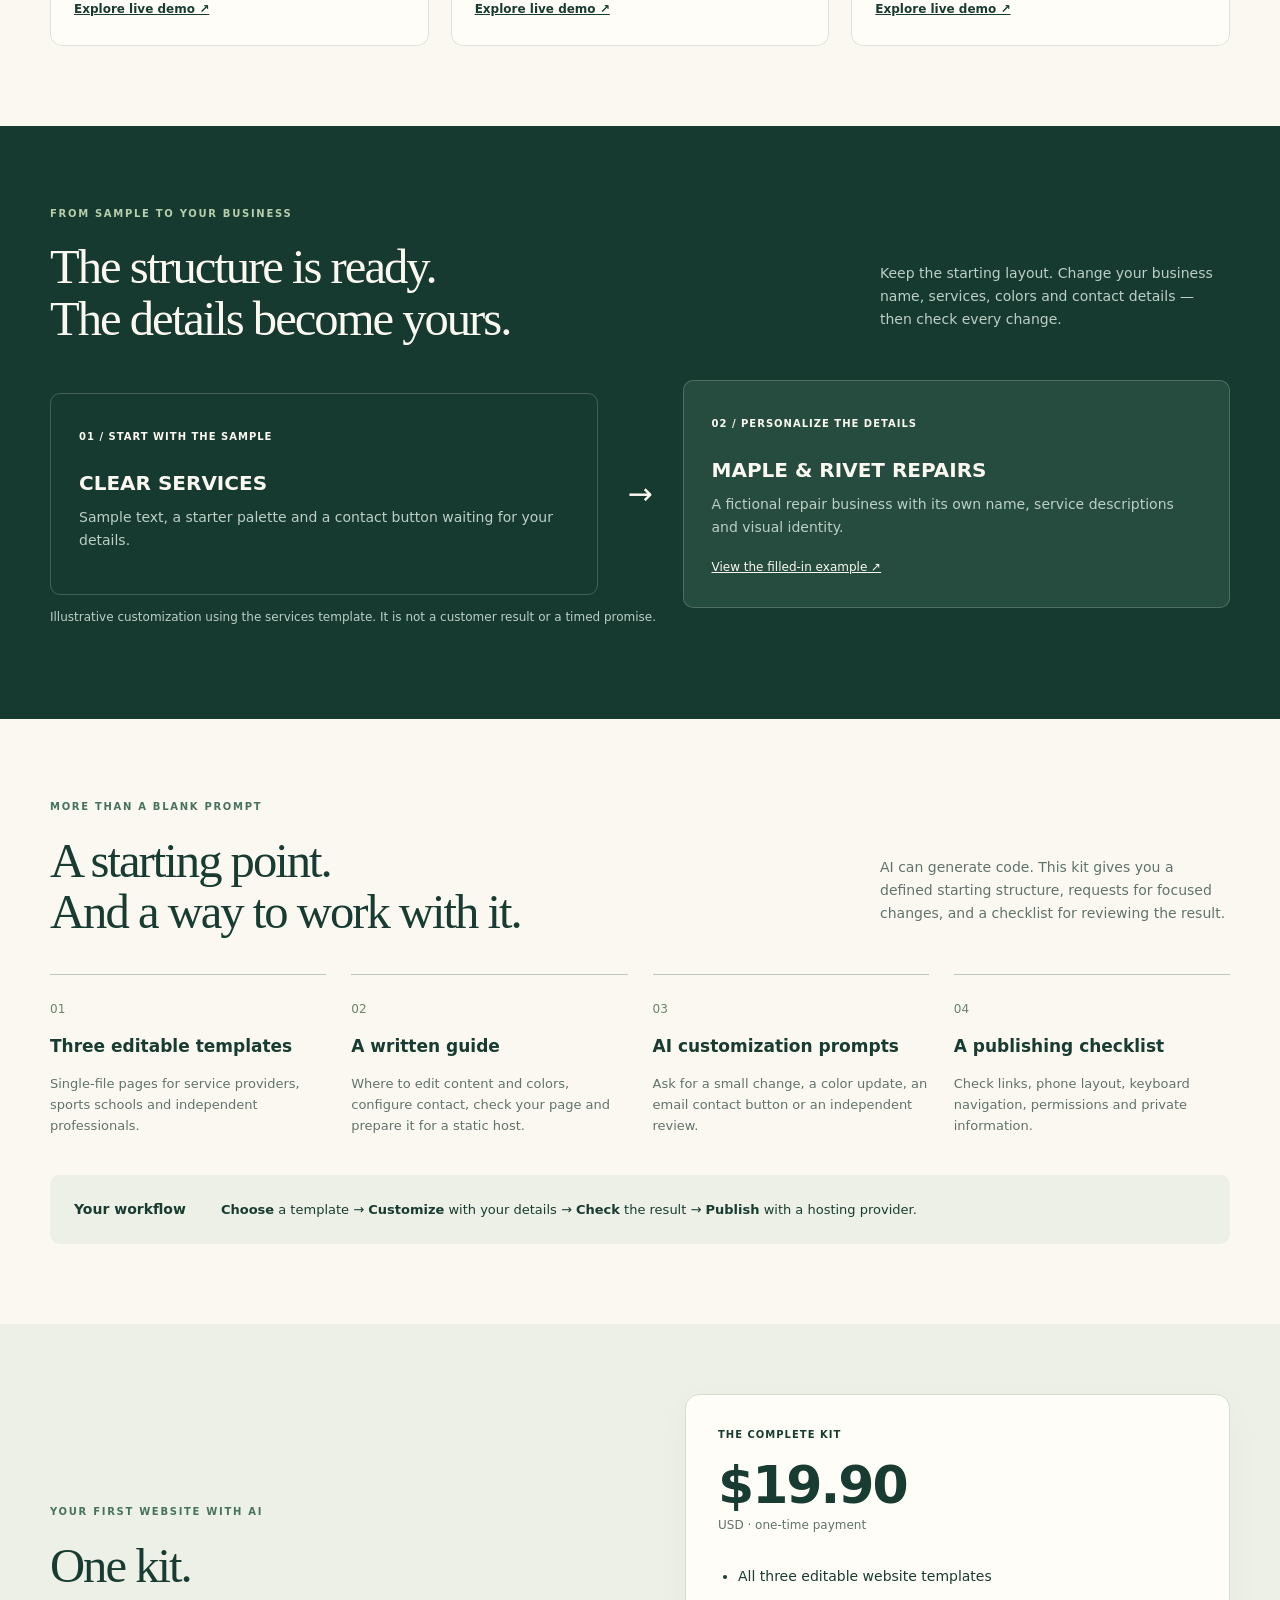
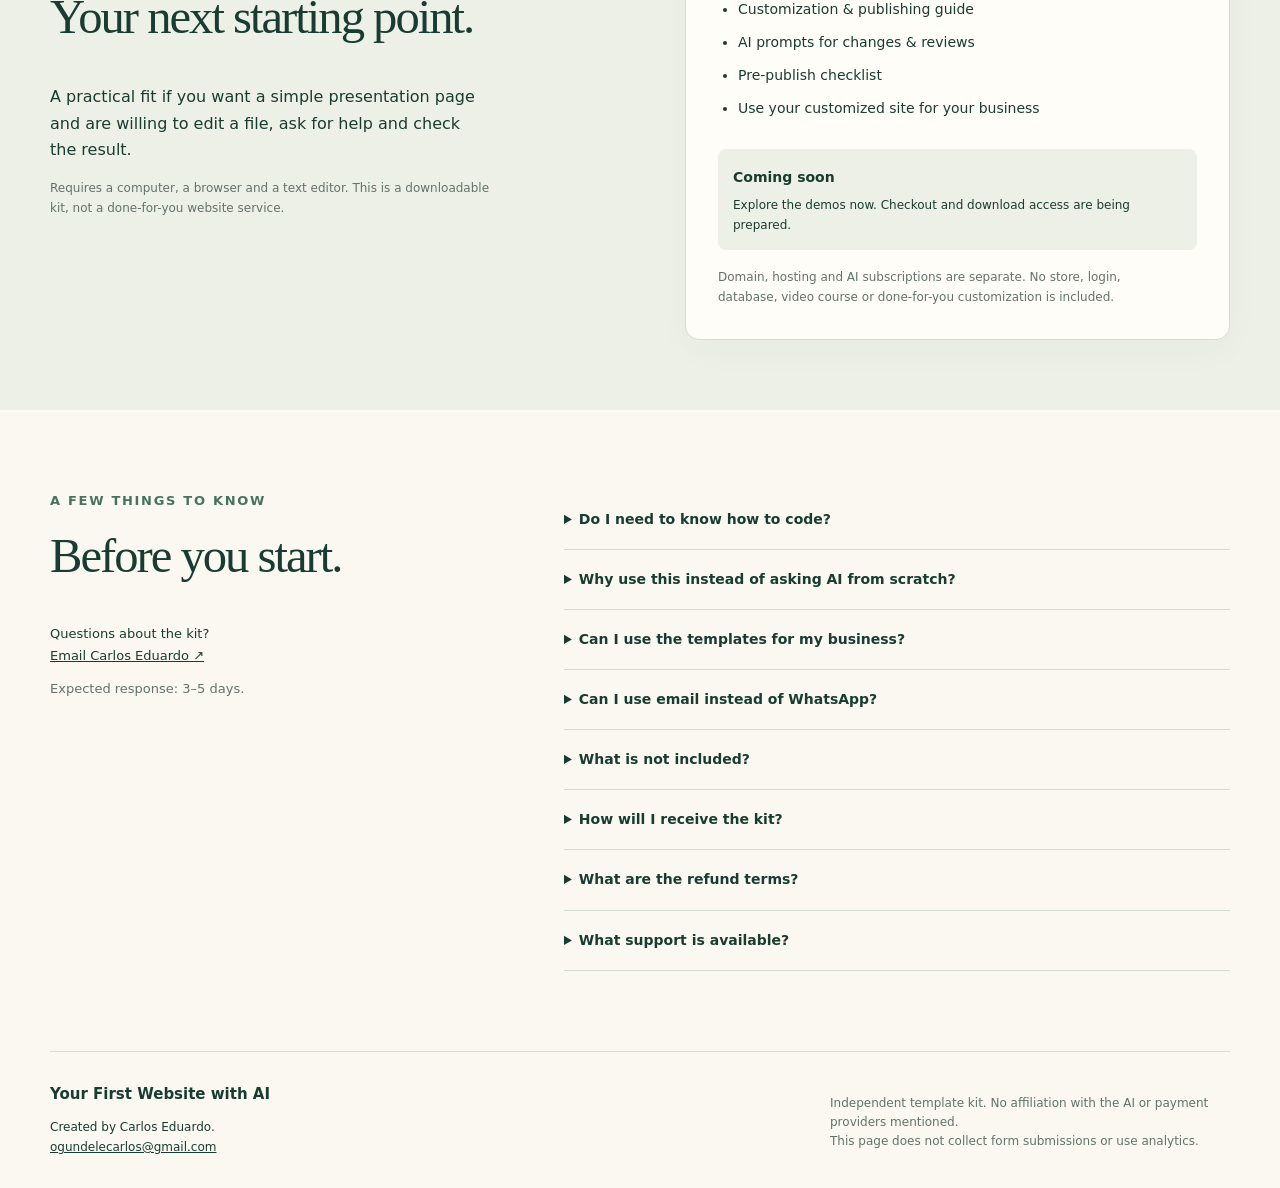
==== commit 54deecc8: "Add files via upload" ====
--- a/index.html
+++ b/index.html
@@ -1,293 +1,9 @@
-<!doctype html>
-<html lang="en">
-<head>
-  <meta charset="utf-8">
-  <meta name="viewport" content="width=device-width, initial-scale=1">
-  <title>Your First Website with AI</title>
-  <meta name="description" content="Three website templates, a customization and publishing guide, AI prompts and a pre-publish checklist for building a simple website for a small business.">
-  <meta name="theme-color" content="#faf6ec">
-  <meta name="robots" content="noindex">
-  <link rel="icon" href="assets/favicon.svg" type="image/svg+xml">
-  <link rel="stylesheet" href="styles.css">
-  <script src="config.js" defer></script>
-  <script src="main.js" defer></script>
-</head>
-<body>
-  <a class="skip-link" href="#main">Skip to content</a>
-
-  <!-- Filled by main.js only when testMode is true -->
-  <aside class="test-bar" id="test-bar" hidden aria-label="Test version notice">
-    <div class="test-bar__inner">
-      <p><strong>Test version.</strong> Purchases are disabled. Some details are still pending confirmation.</p>
-      <details>
-        <summary>See pending items (<span id="pending-count">0</span>)</summary>
-        <ul id="pending-list"></ul>
-      </details>
-    </div>
-  </aside>
-
-  <header class="site-header">
-    <div class="container site-header__inner">
-      <a class="brand" href="#top" data-product-name>Your First Website with AI</a>
-      <nav aria-label="Main">
-        <ul class="nav-list">
-          <li><a href="#templates">Templates</a></li>
-          <li><a href="#included">What's included</a></li>
-          <li><a href="#faq">FAQ</a></li>
-        </ul>
-      </nav>
-      <div class="site-header__cta" data-buy-slot="header" hidden></div>
-    </div>
-  </header>
-
-  <main id="main">
-    <!-- 1. Hero -->
-    <section class="hero" id="top" aria-labelledby="hero-title">
-      <div class="container hero__grid">
-        <div class="hero__copy reveal">
-          <p class="eyebrow">Website templates + AI assistance</p>
-          <h1 id="hero-title">Build your first website with a <span class="mark">clear starting point.</span></h1>
-          <p class="lead">Choose from three website templates, customize them with AI assistance, and follow a practical guide to publish your site.</p>
-          <div class="hero__actions">
-            <div data-buy-slot="hero"></div>
-            <a class="link-arrow" href="#templates">View the templates</a>
-          </div>
-          <ul class="chips" aria-label="Included in the package">
-            <li>3 templates</li>
-            <li>Step-by-step guide</li>
-            <li>AI prompts</li>
-            <li>Pre-publish checklist</li>
-          </ul>
-        </div>
-
-        <aside class="package-card reveal" aria-labelledby="package-title">
-          <div class="package-card__head">
-            <span class="folder-icon" aria-hidden="true"></span>
-            <h2 id="package-title" class="package-card__title">Inside the package</h2>
-          </div>
-          <ul class="file-list">
-            <li><span class="file-tag">HTML</span><span><strong>Service providers</strong> template</span></li>
-            <li><span class="file-tag">HTML</span><span><strong>Sports schools</strong> template</span></li>
-            <li><span class="file-tag">HTML</span><span><strong>Independent professionals</strong> template</span></li>
-            <li><span class="file-tag file-tag--soft">Guide</span><span>Customization and publishing guide</span></li>
-            <li><span class="file-tag file-tag--soft">Prompts</span><span>Requests for changes and reviews with AI</span></li>
-            <li><span class="file-tag file-tag--soft">Checklist</span><span>What to check before publishing</span></li>
-          </ul>
-          <p class="package-card__note">The templates are plain HTML, CSS and JavaScript, with no libraries or external images. They open in any modern browser.</p>
-        </aside>
-      </div>
-    </section>
-
-    <!-- 2. Templates -->
-    <section class="section" id="templates" aria-labelledby="templates-title">
-      <div class="container">
-        <header class="section-head reveal">
-          <p class="eyebrow">The templates</p>
-          <h2 id="templates-title">Three templates to start from</h2>
-          <p>These are customizable templates, not websites built to order. Each one comes with sample content that you replace with real information about your business.</p>
-          <p>The previews and demos below are filled in with <strong>fictional businesses</strong> to show what a finished page can look like.</p>
-        </header>
-        <div class="template-grid" id="template-grid">
-          <noscript><p>Turn on JavaScript to see the template details.</p></noscript>
-        </div>
-      </div>
-    </section>
-
-    <!-- 3. How it works -->
-    <section class="section section--tinted" id="how" aria-labelledby="how-title">
-      <div class="container">
-        <header class="section-head reveal">
-          <p class="eyebrow">How it works</p>
-          <h2 id="how-title">Three steps, at your own pace</h2>
-        </header>
-        <ol class="steps">
-          <li class="step reveal">
-            <span class="step__num" aria-hidden="true">1</span>
-            <h3>Choose a template</h3>
-            <p>Pick the one closest to your type of business and make a copy to work on.</p>
-          </li>
-          <li class="step reveal">
-            <span class="step__num" aria-hidden="true">2</span>
-            <h3>Customize text, colors and contact</h3>
-            <p>Replace the sample content with your own, adjust the color palette and set up your contact button. Use the prompts to ask an AI assistant for help.</p>
-          </li>
-          <li class="step reveal">
-            <span class="step__num" aria-hidden="true">3</span>
-            <h3>Check the result and publish</h3>
-            <p>Review your page with the checklist, then follow the guide to publish it on a hosting service of your choice.</p>
-          </li>
-        </ol>
-      </div>
-    </section>
-
-    <!-- 4. What's included -->
-    <section class="section" id="included" aria-labelledby="included-title">
-      <div class="container">
-        <header class="section-head reveal">
-          <p class="eyebrow">What's included</p>
-          <h2 id="included-title">What each part helps you do</h2>
-        </header>
-        <div class="included-grid">
-          <article class="included reveal">
-            <h3>Three website templates</h3>
-            <p>Single-page websites with an intro, what you offer, an about section, how it works, a short FAQ and a WhatsApp contact button. Each one is a single file that adapts to phone and desktop screens.</p>
-          </article>
-          <article class="included reveal">
-            <h3>Customization and publishing guide</h3>
-            <p>Shows how to make a safe copy, where to change text and colors, how to set up the contact button, how to check the page in your browser and how to publish it on a static hosting service. Includes fixes for common problems.</p>
-          </article>
-          <article class="included reveal">
-            <h3>AI prompts</h3>
-            <p>Ready-to-adapt requests for customizing content, changing the color palette, setting up contact on WhatsApp or switching it to email, asking for an independent review and describing a bug so the AI can suggest a small fix.</p>
-          </article>
-          <article class="included reveal">
-            <h3>Pre-publish checklist</h3>
-            <p>A list to confirm before going live: real information only, working links, no horizontal scrolling on phones, keyboard navigation, no passwords or keys in the code, and HTTPS after publishing.</p>
-          </article>
-        </div>
-      </div>
-    </section>
-
-    <!-- 5. Who it's for -->
-    <section class="section section--tinted" id="fit" aria-labelledby="fit-title">
-      <div class="container">
-        <header class="section-head reveal">
-          <p class="eyebrow">Who it's for</p>
-          <h2 id="fit-title">Is this the right fit?</h2>
-        </header>
-        <div class="fit-grid">
-          <div class="fit fit--yes reveal">
-            <h3>A good fit if you</h3>
-            <ul>
-              <li>Want a simple page that presents your small business or your work.</li>
-              <li>Are willing to edit a file, try changes and check the result yourself.</li>
-              <li>Want to learn the basics needed to review what an AI assistant changes.</li>
-              <li>Prefer to start from an organized structure instead of a blank page.</li>
-            </ul>
-          </div>
-          <div class="fit fit--no reveal">
-            <h3>Not the right fit if you need</h3>
-            <ul>
-              <li>An online store, payments or a shopping cart.</li>
-              <li>User accounts, logins, a database or an admin panel.</li>
-              <li>A booking or management system.</li>
-              <li>Someone to customize or publish the site for you.</li>
-            </ul>
-            <p class="fit__note">Those features require a separate project, with its own infrastructure and testing.</p>
-          </div>
-        </div>
-      </div>
-    </section>
-
-    <!-- 6. Offer -->
-    <section class="section" id="offer" aria-labelledby="offer-title">
-      <div class="container">
-        <div class="offer reveal">
-          <div class="offer__main">
-            <p class="eyebrow">The package</p>
-            <h2 id="offer-title" data-product-name>Your First Website with AI</h2>
-            <div class="price">
-              <span class="price__value" id="price-value">—</span>
-              <span class="price__billing" id="price-billing"></span>
-              <span class="pending-tag" id="price-pending" hidden>Proposed price · not confirmed</span>
-            </div>
-            <ul class="check-list">
-              <li>3 website templates: service providers, sports schools, independent professionals</li>
-              <li>Customization and publishing guide</li>
-              <li>AI prompts for changes and reviews</li>
-              <li>Pre-publish checklist</li>
-            </ul>
-            <div data-buy-slot="offer"><noscript><p class="buy-note">Purchase options require JavaScript.</p></noscript></div>
-          </div>
-          <div class="offer__side">
-            <h3>Not included</h3>
-            <p>Domain, hosting and AI tool subscriptions are not included and may have their own costs. Customization by the seller is not included.</p>
-            <h3>You'll need</h3>
-            <p>A computer, a web browser, a text editor and the willingness to check each change.</p>
-          </div>
-        </div>
-      </div>
-    </section>
-
-    <!-- 7. FAQ -->
-    <section class="section section--tinted" id="faq" aria-labelledby="faq-title">
-      <div class="container container--narrow">
-        <header class="section-head reveal">
-          <p class="eyebrow">FAQ</p>
-          <h2 id="faq-title">Frequently asked questions</h2>
-        </header>
-        <div class="faq">
-          <details>
-            <summary>Do I need to know how to code?</summary>
-            <div class="faq__body">
-              <p>You don't need prior coding experience to start, but you will edit HTML files in a text editor. The guide shows where to change text, colors and contact details. Expect to learn a few basics along the way so you can check that everything works.</p>
-            </div>
-          </details>
-          <details>
-            <summary>Can I use a template for my business?</summary>
-            <div class="faq__body">
-              <p>Yes. You can adapt the templates and use the result on personal or commercial websites. You can't resell or redistribute the original package as your own product. Any images, logos or text you add must be yours or used with permission.</p>
-            </div>
-          </details>
-          <details>
-            <summary>Can I customize it using Claude or another AI?</summary>
-            <div class="faq__body">
-              <p>Yes. The prompts are written for general-purpose AI assistants, such as Claude or similar tools. AI subscriptions are not included. AI can make mistakes, so the guide recommends small changes and checking the result after each one.</p>
-            </div>
-          </details>
-          <details>
-            <summary>Do visitors contact me through WhatsApp?</summary>
-            <div class="faq__body">
-              <p>The templates come with a WhatsApp button that opens a chat with your business number. If you prefer email, the prompts include a request to switch the button to an email link. The templates don&#39;t include contact forms.</p>
-            </div>
-          </details>
-          <details>
-            <summary>Are a domain and hosting included?</summary>
-            <div class="faq__body">
-              <p>No. The guide explains how to publish on a hosting service that accepts static websites. Hosting services and domains have their own terms and may have costs. Check them before signing up.</p>
-            </div>
-          </details>
-          <details>
-            <summary>Does the package include an online store or an admin panel?</summary>
-            <div class="faq__body">
-              <p>No. The templates are presentation pages. They don't include a store, payments, logins, a database, a management system or forms that collect data.</p>
-            </div>
-          </details>
-          <details>
-            <summary>Are there videos?</summary>
-            <div class="faq__body">
-              <p>No. This version doesn't include video lessons. The package is made of files: templates, a written guide, prompts and a checklist.</p>
-            </div>
-          </details>
-          <details>
-            <summary>How do I receive the files?</summary>
-            <div class="faq__body" data-config-answer="delivery"></div>
-          </details>
-          <details>
-            <summary>How does support work?</summary>
-            <div class="faq__body" data-config-answer="support"></div>
-          </details>
-          <details>
-            <summary>How does the guarantee work?</summary>
-            <div class="faq__body" data-config-answer="guarantee"></div>
-          </details>
-        </div>
-      </div>
-    </section>
-  </main>
-
-  <footer class="site-footer">
-    <div class="container site-footer__inner">
-      <div>
-        <p class="brand" data-product-name>Your First Website with AI</p>
-        <p id="footer-seller"></p>
-        <p id="footer-support"></p>
-      </div>
-      <nav aria-label="Legal" id="footer-legal-nav" hidden>
-        <ul class="footer-links" id="footer-legal"></ul>
-      </nav>
-      <p class="site-footer__fine">Not affiliated with, endorsed by or partnered with Anthropic, Kiwify or any other company mentioned on this page. Product names belong to their respective owners.</p>
-    </div>
-  </footer>
-</body>
-</html>
+<!doctype html><html lang="en"><head><meta charset="utf-8"><meta name="viewport" content="width=device-width,initial-scale=1"><title>Your First Website with AI — Three templates, one clear starting point</title><meta name="description" content="Create a simple business website with three editable templates, AI prompts, a written guide and a publishing checklist."><link rel="canonical" href="https://site-ingles-kiwify.vercel.app/"><link rel="icon" href="assets/favicon.svg"><link rel="stylesheet" href="styles.css"><script defer src="config.js"></script><script defer src="main.js"></script></head><body><a class="skip" href="#main">Skip to content</a><header class="wrap"><a class="brand" href="#home"><span class="logo">↗</span> Your First Website<span class="brand-tag">WITH AI</span></a><nav aria-label="Main"><a href="#templates">Templates</a><a href="#included">The kit</a><a href="#faq">FAQ</a></nav><a class="small-button" href="#offer">Explore the kit ↗</a></header><main id="main">
+<section class="hero wrap" id="home"><div class="hero-copy"><p class="eyebrow"><span></span> A SMALL BUSINESS WEBSITE STARTER KIT</p><h1>Your business.<br>Your own website.<br><em>A place to start.</em></h1><p class="lead">Create a simple website for your small business. Start with an editable template, make it yours with AI assistance, and follow a written guide toward publication.</p><div class="actions"><a class="button" href="#templates">Find your starting point ↗</a><a class="text-link" href="#offer">See the $19.90 kit</a></div><p class="fine">3 templates · Written guide · AI prompts · Checklist</p></div><div class="showcase"><div class="showcase-head"><span>YOUR STARTING POINT</span><span class="live-dot">REAL TEMPLATE PREVIEW</span></div><div role="tablist" aria-label="Choose a template preview" class="tabs"><button role="tab" aria-selected="true" aria-controls="preview-panel" id="tab-0" data-preview="0">Services</button><button role="tab" aria-selected="false" tabindex="-1" aria-controls="preview-panel" id="tab-1" data-preview="1">Sports school</button><button role="tab" aria-selected="false" tabindex="-1" aria-controls="preview-panel" id="tab-2" data-preview="2">Freelancer</button></div><div id="preview-panel" role="tabpanel" aria-labelledby="tab-0"><img id="hero-preview" src="previews/service-providers.jpg" alt="Service providers template filled with a fictional repair business" width="800" height="600"><div class="preview-footer"><span id="preview-title">Service providers</span><a id="preview-demo" href="demos/service-providers.html" target="_blank" rel="noopener">Explore live demo ↗</a></div></div><p class="fine">Examples use fictional businesses. You replace the text, colors and contact details.</p></div></section>
+<div class="ribbon"><div class="wrap"><span>Make it your own</span><span>Plain HTML, CSS & JavaScript</span><span>Personal & commercial use</span><span>No video lessons required</span></div></div>
+<section class="wrap section" id="templates"><div class="section-heading"><div><p class="eyebrow">SEE WHAT YOU CAN START WITH</p><h2>Pick the page closest<br>to your business.</h2></div><p>Open the actual demos before deciding. Each template gives you a complete single-page structure to customize.</p></div><div class="grid" id="template-grid"></div></section>
+<section class="dark section"><div class="wrap"><div class="section-heading"><div><p class="eyebrow">FROM SAMPLE TO YOUR BUSINESS</p><h2>The structure is ready.<br>The details become yours.</h2></div><p>Keep the starting layout. Change your business name, services, colors and contact details — then check every change.</p></div><div class="change-grid"><div class="change-card"><span class="label">01 / START WITH THE SAMPLE</span><h3>CLEAR SERVICES</h3><p>Sample text, a starter palette and a contact button waiting for your details.</p></div><div class="change-arrow" aria-hidden="true">→</div><div class="change-card after"><span class="label">02 / PERSONALIZE THE DETAILS</span><h3>MAPLE & RIVET REPAIRS</h3><p>A fictional repair business with its own name, service descriptions and visual identity.</p><a href="demos/service-providers.html" target="_blank" rel="noopener">View the filled-in example ↗</a></div></div><p class="fine">Illustrative customization using the services template. It is not a customer result or a timed promise.</p></div></section>
+<section class="wrap section" id="included"><div class="section-heading"><div><p class="eyebrow">MORE THAN A BLANK PROMPT</p><h2>A starting point.<br>And a way to work with it.</h2></div><p>AI can generate code. This kit gives you a defined starting structure, requests for focused changes, and a checklist for reviewing the result.</p></div><div class="contents"><article><span>01</span><h3>Three editable templates</h3><p>Single-file pages for service providers, sports schools and independent professionals.</p></article><article><span>02</span><h3>A written guide</h3><p>Where to edit content and colors, configure contact, check your page and prepare it for a static host.</p></article><article><span>03</span><h3>AI customization prompts</h3><p>Ask for a small change, a color update, an email contact button or an independent review.</p></article><article><span>04</span><h3>A publishing checklist</h3><p>Check links, phone layout, keyboard navigation, permissions and private information.</p></article></div><div class="steps"><h3>Your workflow</h3><p><b>Choose</b> a template → <b>Customize</b> with your details → <b>Check</b> the result → <b>Publish</b> with a hosting provider.</p></div></section>
+<section class="offer-section" id="offer"><div class="wrap offer"><div><p class="eyebrow">YOUR FIRST WEBSITE WITH AI</p><h2>One kit.<br>Your next starting point.</h2><p>A practical fit if you want a simple presentation page and are willing to edit a file, ask for help and check the result.</p><p class="fine">Requires a computer, a browser and a text editor. This is a downloadable kit, not a done-for-you website service.</p></div><div class="offer-card"><p class="label">THE COMPLETE KIT</p><div class="price"><strong id="price">$19.90</strong><span>USD · one-time payment</span></div><ul><li>All three editable website templates</li><li>Customization & publishing guide</li><li>AI prompts for changes & reviews</li><li>Pre-publish checklist</li><li>Use your customized site for your business</li></ul><div id="purchase"></div><p class="fine">Domain, hosting and AI subscriptions are separate. No store, login, database, video course or done-for-you customization is included.</p></div></div></section>
+<section class="wrap section faq-section" id="faq"><div><p class="eyebrow">A FEW THINGS TO KNOW</p><h2>Before you start.</h2><p>Questions about the kit?<br><a href="mailto:ogundelecarlos@gmail.com">Email Carlos Eduardo ↗</a></p><p class="fine">Expected response: 3–5 days.</p></div><div class="faq"><details><summary>Do I need to know how to code?</summary><p>You can start without prior coding experience, but you will edit an HTML file and learn enough to review the changes. AI can help and can also make mistakes.</p></details><details><summary>Why use this instead of asking AI from scratch?</summary><p>You get a defined starting layout, written instructions, focused prompts and a review checklist. You can inspect the demos first and decide whether this starting point suits you.</p></details><details><summary>Can I use the templates for my business?</summary><p>Yes. You can adapt them for personal or commercial sites. You may not resell or redistribute the original kit. You need permission for any images or brands you add.</p></details><details><summary>Can I use email instead of WhatsApp?</summary><p>Yes. The starter contact button uses WhatsApp; an included prompt explains how to request an email link instead. There is no contact form backend.</p></details><details><summary>What is not included?</summary><p>Hosting, domain names, AI subscriptions, videos, custom development, stores, payments, logins and databases are not included.</p></details><details><summary>How will I receive the kit?</summary><p id="delivery">Sales are not open yet. Download access and checkout details will be confirmed before purchases become available.</p></details><details><summary>What are the refund terms?</summary><p id="refund">Refund terms will be published before sales open. No purchase is available on this page yet.</p></details><details><summary>What support is available?</summary><p>Email ogundelecarlos@gmail.com for questions about the kit. Expected response time is 3–5 days. Support does not include building or publishing your website for you.</p></details></div></section>
+</main><footer class="wrap"><div><a class="brand" href="#home">Your First Website with AI</a><p>Created by Carlos Eduardo.<br><a href="mailto:ogundelecarlos@gmail.com">ogundelecarlos@gmail.com</a></p></div><p class="fine">Independent template kit. No affiliation with the AI or payment providers mentioned.<br>This page does not collect form submissions or use analytics.</p></footer></body></html>
--- a/styles.css
+++ b/styles.css
@@ -1,314 +1 @@
-/* ---------- Tokens ---------- */
-:root {
-  --ivory: #faf6ec;
-  --ivory-deep: #f2ecdd;
-  --paper: #fffdf8;
-  --ink: #163a2e;          /* dark green: titles and main text */
-  --ink-soft: #3e5a4f;     /* secondary text (7:1 on ivory) */
-  --vivid: #2fbf71;        /* vivid green: small decorative highlights only */
-  --vivid-text: #0e7440;   /* accessible green for small text on ivory */
-  --vivid-wash: #dff3e6;
-  --line: #e3dccb;
-  --line-strong: #cfc6b1;
-  --pending-bg: #fff1cc;
-  --pending-ink: #6b4a00;
-  --focus: #0e7440;
-
-  --serif: "Iowan Old Style", "Palatino Linotype", Palatino, "Book Antiqua", Georgia, serif;
-  --sans: system-ui, -apple-system, "Segoe UI", Roboto, "Helvetica Neue", Arial, sans-serif;
-
-  --radius: 14px;
-  --radius-lg: 22px;
-  --shadow: 0 1px 2px rgb(22 58 46 / 0.05), 0 8px 24px -12px rgb(22 58 46 / 0.18);
-  --gutter: clamp(16px, 4vw, 32px);
-}
-
-/* ---------- Base ---------- */
-*, *::before, *::after { box-sizing: border-box; }
-html { scroll-behavior: smooth; -webkit-text-size-adjust: 100%; }
-body {
-  margin: 0;
-  background: var(--ivory);
-  color: var(--ink);
-  font-family: var(--sans);
-  font-size: 1.0625rem;
-  line-height: 1.65;
-  overflow-wrap: break-word;
-}
-img { max-width: 100%; height: auto; display: block; }
-a { color: inherit; text-underline-offset: 3px; }
-h1, h2, h3 { font-family: var(--serif); line-height: 1.15; margin: 0 0 .5em; font-weight: 600; letter-spacing: -0.01em; }
-h1 { font-size: clamp(2.3rem, 5.6vw, 4rem); letter-spacing: -0.02em; }
-h2 { font-size: clamp(1.75rem, 3.6vw, 2.6rem); }
-h3 { font-size: 1.25rem; }
-p { margin: 0 0 1em; }
-ul, ol { padding: 0; margin: 0; }
-
-:focus-visible {
-  outline: 3px solid var(--focus);
-  outline-offset: 3px;
-  border-radius: 6px;
-}
-
-.skip-link {
-  position: absolute; left: 16px; top: -100px; z-index: 100;
-  background: var(--ink); color: var(--paper); padding: 10px 16px; border-radius: 8px;
-}
-.skip-link:focus { top: 12px; }
-
-.container { width: 100%; max-width: 1140px; margin: 0 auto; padding: 0 var(--gutter); }
-.container--narrow { max-width: 820px; }
-
-.eyebrow {
-  display: inline-flex; align-items: center; gap: 10px;
-  font-size: .8rem; font-weight: 700; letter-spacing: .12em; text-transform: uppercase;
-  color: var(--vivid-text); margin-bottom: 14px;
-}
-.eyebrow::before {
-  content: ""; width: 8px; height: 8px; border-radius: 50%; background: var(--vivid);
-}
-
-/* ---------- Test bar ---------- */
-.test-bar { background: var(--pending-bg); color: var(--pending-ink); border-bottom: 1px solid #ecd9a1; font-size: .92rem; }
-.test-bar__inner { max-width: 1140px; margin: 0 auto; padding: 10px var(--gutter); }
-.test-bar p { margin: 0; }
-.test-bar details { margin-top: 4px; }
-.test-bar summary { cursor: pointer; font-weight: 600; width: fit-content; }
-.test-bar ul { margin: 8px 0 4px 1.2em; list-style: disc; }
-.test-bar li { margin: 2px 0; }
-
-.pending-tag {
-  display: inline-block; font-family: var(--sans); font-size: .75rem; font-weight: 700;
-  letter-spacing: .02em; line-height: 1.4;
-  background: var(--pending-bg); color: var(--pending-ink);
-  border: 1px solid #ecd9a1; border-radius: 999px; padding: 2px 10px;
-}
-
-/* ---------- Header ---------- */
-.site-header {
-  position: sticky; top: 0; z-index: 50;
-  background: rgb(250 246 236 / 0.92);
-  backdrop-filter: saturate(1.2) blur(8px);
-  border-bottom: 1px solid var(--line);
-}
-.site-header__inner { display: flex; align-items: center; gap: 12px 28px; min-height: 64px; flex-wrap: wrap; padding-top: 8px; padding-bottom: 8px; }
-.brand { font-family: var(--serif); font-weight: 600; font-size: 1.1rem; text-decoration: none; margin: 0; }
-.site-header nav { margin-left: auto; }
-.nav-list { list-style: none; display: flex; gap: 4px 22px; flex-wrap: wrap; }
-.nav-list a { text-decoration: none; font-size: .95rem; color: var(--ink-soft); padding: 6px 0; display: inline-block; }
-.nav-list a:hover { color: var(--ink); text-decoration: underline; text-decoration-color: var(--vivid); text-decoration-thickness: 2px; }
-.site-header__cta .btn { padding: 9px 16px; font-size: .92rem; }
-
-/* ---------- Buttons ---------- */
-.btn {
-  display: inline-flex; align-items: center; justify-content: center; gap: 8px;
-  min-height: 48px; padding: 13px 24px;
-  border-radius: 999px; border: 1.5px solid var(--ink);
-  background: var(--ink); color: var(--paper);
-  font: 600 1rem/1.2 var(--sans); text-decoration: none; text-align: center;
-  cursor: pointer;
-  transition: background-color .2s ease, transform .2s ease, box-shadow .2s ease;
-}
-.btn:hover { background: #0f2b21; box-shadow: 0 6px 18px -8px rgb(22 58 46 / .5); transform: translateY(-1px); }
-.btn::after { content: ""; width: 7px; height: 7px; border-radius: 50%; background: var(--vivid); }
-.btn[disabled], .btn[aria-disabled="true"] {
-  background: transparent; color: var(--ink-soft); border-color: var(--line-strong); border-style: dashed;
-  cursor: not-allowed; box-shadow: none; transform: none;
-}
-.btn[disabled]::after { background: var(--line-strong); }
-.btn--ghost { background: transparent; color: var(--ink); }
-.btn--ghost:hover { background: var(--ivory-deep); }
-.buy-note { font-size: .88rem; color: var(--ink-soft); margin: 8px 0 0; max-width: 34ch; }
-
-.link-arrow { font-weight: 600; text-decoration: none; padding: 12px 4px; display: inline-flex; align-items: center; gap: 8px; }
-.link-arrow::after { content: "→"; transition: transform .2s ease; }
-.link-arrow:hover { text-decoration: underline; text-decoration-color: var(--vivid); text-decoration-thickness: 2px; }
-.link-arrow:hover::after { transform: translateX(3px); }
-
-/* ---------- Hero ---------- */
-.hero { padding: clamp(48px, 9vw, 112px) 0 clamp(56px, 8vw, 96px); }
-.hero__grid { display: grid; grid-template-columns: 1.25fr 1fr; gap: clamp(32px, 6vw, 72px); align-items: center; }
-.mark { background: linear-gradient(transparent 68%, var(--vivid-wash) 68%); padding: 0 .06em; }
-.lead { font-size: clamp(1.08rem, 1.6vw, 1.25rem); color: var(--ink-soft); max-width: 36em; }
-.hero__actions { display: flex; flex-wrap: wrap; align-items: flex-start; gap: 12px 24px; margin: 28px 0 28px; }
-.chips { list-style: none; display: flex; flex-wrap: wrap; gap: 8px; }
-.chips li {
-  font-size: .88rem; padding: 6px 12px; border-radius: 999px;
-  background: var(--paper); border: 1px solid var(--line);
-}
-
-.package-card {
-  background: var(--paper); border: 1px solid var(--line); border-radius: var(--radius-lg);
-  padding: clamp(22px, 3vw, 32px); box-shadow: var(--shadow);
-}
-.package-card__head { display: flex; align-items: center; gap: 12px; margin-bottom: 16px; }
-.package-card__title { font-size: 1.2rem; margin: 0; }
-.folder-icon {
-  width: 30px; height: 22px; border-radius: 4px; background: var(--vivid-wash); border: 1.5px solid var(--ink);
-  position: relative; flex: none;
-}
-.folder-icon::before {
-  content: ""; position: absolute; left: -1.5px; top: -6px; width: 12px; height: 6px;
-  border: 1.5px solid var(--ink); border-bottom: 0; border-radius: 3px 3px 0 0; background: var(--vivid-wash);
-}
-.file-list { list-style: none; }
-.file-list li {
-  display: flex; align-items: center; gap: 12px;
-  padding: 11px 0; border-top: 1px solid var(--line); font-size: .97rem;
-}
-.file-list li:first-child { border-top: 0; }
-.file-tag {
-  flex: none; min-width: 74px; text-align: center;
-  font-size: .72rem; font-weight: 700; letter-spacing: .06em; text-transform: uppercase;
-  padding: 3px 8px; border-radius: 6px; background: var(--ink); color: var(--paper);
-}
-.file-tag--soft { background: var(--vivid-wash); color: var(--ink); }
-.package-card__note { font-size: .88rem; color: var(--ink-soft); margin: 14px 0 0; }
-
-/* ---------- Sections ---------- */
-section[id] { scroll-margin-top: 72px; }
-.section { padding: clamp(56px, 9vw, 104px) 0; }
-.section--tinted { background: var(--ivory-deep); border-top: 1px solid var(--line); border-bottom: 1px solid var(--line); }
-.section-head { max-width: 680px; margin-bottom: clamp(28px, 4vw, 48px); }
-.section-head p:last-child { color: var(--ink-soft); }
-
-/* ---------- Templates ---------- */
-.template-grid { display: grid; grid-template-columns: repeat(3, 1fr); gap: 24px; }
-.template {
-  display: flex; flex-direction: column;
-  background: var(--paper); border: 1px solid var(--line); border-radius: var(--radius-lg);
-  overflow: hidden; box-shadow: var(--shadow);
-  transition: transform .25s ease, box-shadow .25s ease;
-}
-.template:hover { transform: translateY(-3px); box-shadow: 0 2px 4px rgb(22 58 46 / .05), 0 18px 36px -18px rgb(22 58 46 / .3); }
-.browser { border-bottom: 1px solid var(--line); background: var(--ivory-deep); }
-.browser__bar { display: flex; align-items: center; gap: 6px; padding: 9px 12px; }
-.browser__bar i { width: 8px; height: 8px; border-radius: 50%; background: var(--line-strong); }
-.browser__url {
-  margin-left: 8px; flex: 1; min-width: 0; font-size: .75rem; color: var(--ink-soft);
-  background: var(--paper); border-radius: 6px; padding: 2px 10px;
-  white-space: nowrap; overflow: hidden; text-overflow: ellipsis;
-}
-.browser__view { aspect-ratio: 4 / 3; background: var(--paper); }
-.browser__view img { width: 100%; height: 100%; object-fit: cover; object-position: top; }
-.preview-pending {
-  height: 100%; display: flex; flex-direction: column; align-items: center; justify-content: center;
-  gap: 8px; padding: 20px; text-align: center;
-  background:
-    repeating-linear-gradient(135deg, transparent 0 12px, rgb(22 58 46 / .045) 12px 13px),
-    var(--paper);
-  color: var(--ink-soft); font-size: .9rem;
-}
-.preview-pending strong { color: var(--ink); font-family: var(--serif); font-size: 1.05rem; font-weight: 600; }
-.template__body { padding: 22px 22px 24px; display: flex; flex-direction: column; flex: 1; }
-.template__num { font-size: .78rem; font-weight: 700; letter-spacing: .1em; color: var(--vivid-text); text-transform: uppercase; margin-bottom: 6px; }
-.template__body p { color: var(--ink-soft); font-size: .97rem; }
-.template__sections { font-size: .86rem; color: var(--ink-soft); border-top: 1px dashed var(--line-strong); padding-top: 12px; margin-top: auto; }
-.template__sections span { font-weight: 600; color: var(--ink); }
-.template__action { margin-top: 16px; }
-.template__action .btn { width: 100%; }
-
-/* ---------- Steps ---------- */
-.steps { list-style: none; display: grid; grid-template-columns: repeat(3, 1fr); gap: 24px; counter-reset: none; }
-.step { background: var(--paper); border: 1px solid var(--line); border-radius: var(--radius); padding: 26px; position: relative; }
-.step__num {
-  display: inline-grid; place-items: center; width: 40px; height: 40px; border-radius: 50%;
-  border: 1.5px solid var(--ink); font-family: var(--serif); font-weight: 600; font-size: 1.1rem;
-  margin-bottom: 16px; background: var(--ivory);
-  box-shadow: 3px 3px 0 var(--vivid);
-}
-.step p { color: var(--ink-soft); margin: 0; }
-
-/* ---------- Included ---------- */
-.included-grid { display: grid; grid-template-columns: repeat(2, 1fr); gap: 20px; }
-.included {
-  background: var(--paper); border: 1px solid var(--line); border-radius: var(--radius);
-  padding: 26px 26px 22px; border-left: 4px solid var(--vivid);
-}
-.included p { color: var(--ink-soft); margin: 0; }
-
-/* ---------- Fit ---------- */
-.fit-grid { display: grid; grid-template-columns: 1fr 1fr; gap: 20px; }
-.fit { background: var(--paper); border: 1px solid var(--line); border-radius: var(--radius); padding: 28px; }
-.fit ul { list-style: none; }
-.fit li { position: relative; padding-left: 30px; margin: 10px 0; }
-.fit li::before { position: absolute; left: 0; top: .05em; font-weight: 700; }
-.fit--yes li::before { content: "✓"; color: var(--vivid-text); }
-.fit--no li::before { content: "–"; color: var(--ink-soft); }
-.fit__note { font-size: .92rem; color: var(--ink-soft); margin: 14px 0 0; }
-
-/* ---------- Offer ---------- */
-.offer {
-  display: grid; grid-template-columns: 1.3fr 1fr; overflow: hidden;
-  background: var(--paper); border: 1px solid var(--line); border-radius: var(--radius-lg); box-shadow: var(--shadow);
-}
-.offer__main { padding: clamp(26px, 4vw, 48px); }
-.offer__side { padding: clamp(26px, 4vw, 48px); background: var(--ivory-deep); border-left: 1px solid var(--line); }
-.offer__side h3 { font-size: 1.1rem; }
-.offer__side p { color: var(--ink-soft); font-size: .97rem; }
-.offer__side p:last-child { margin: 0; }
-.price { display: flex; flex-wrap: wrap; align-items: baseline; gap: 6px 14px; margin: 6px 0 22px; }
-.price__value { font-family: var(--serif); font-size: clamp(2.4rem, 5vw, 3.2rem); font-weight: 600; line-height: 1; }
-.price__billing { color: var(--ink-soft); }
-.check-list { list-style: none; margin-bottom: 28px; }
-.check-list li { position: relative; padding-left: 30px; margin: 10px 0; }
-.check-list li::before {
-  content: ""; position: absolute; left: 2px; top: .45em; width: 14px; height: 8px;
-  border-left: 2.5px solid var(--vivid-text); border-bottom: 2.5px solid var(--vivid-text); transform: rotate(-45deg);
-}
-
-/* ---------- FAQ ---------- */
-.faq { border-top: 1px solid var(--line-strong); }
-.faq details { border-bottom: 1px solid var(--line-strong); }
-.faq summary {
-  list-style: none; cursor: pointer; padding: 20px 44px 20px 0; position: relative;
-  font-family: var(--serif); font-size: 1.15rem; font-weight: 600;
-}
-.faq summary::-webkit-details-marker { display: none; }
-.faq summary::after {
-  content: ""; position: absolute; right: 8px; top: 50%; width: 10px; height: 10px; margin-top: -7px;
-  border-right: 2px solid var(--ink); border-bottom: 2px solid var(--ink); transform: rotate(45deg);
-  transition: transform .2s ease;
-}
-.faq details[open] summary::after { transform: rotate(225deg); margin-top: -2px; }
-.faq summary:hover { color: var(--vivid-text); }
-.faq__body { padding: 0 0 20px; color: var(--ink-soft); max-width: 66ch; }
-.faq__body p:last-child { margin-bottom: 0; }
-.faq__body .pending-tag { margin-bottom: 8px; }
-
-/* ---------- Footer ---------- */
-.site-footer { padding: 48px 0 56px; font-size: .92rem; color: var(--ink-soft); }
-.site-footer__inner { display: grid; gap: 20px; }
-.site-footer .brand { color: var(--ink); margin-bottom: 6px; }
-.site-footer p { margin: 0 0 4px; }
-.footer-links { list-style: none; display: flex; flex-wrap: wrap; gap: 8px 20px; }
-.site-footer__fine { font-size: .82rem; border-top: 1px solid var(--line); padding-top: 18px; }
-
-/* ---------- Reveal animation (enabled by JS only if motion is allowed) ---------- */
-.js-motion .reveal { transition: opacity .6s ease, transform .6s ease; }
-.js-motion .reveal.pre-reveal { opacity: 0; transform: translateY(14px); }
-
-@media (prefers-reduced-motion: reduce) {
-  html { scroll-behavior: auto; }
-  *, *::before, *::after { transition: none !important; animation: none !important; }
-}
-
-/* ---------- Responsive ---------- */
-@media (max-width: 960px) {
-  .hero__grid { grid-template-columns: 1fr; }
-  .template-grid { grid-template-columns: 1fr; max-width: 560px; }
-  .steps { grid-template-columns: 1fr; }
-  .offer { grid-template-columns: 1fr; }
-  .offer__side { border-left: 0; border-top: 1px solid var(--line); }
-}
-@media (max-width: 720px) {
-  .included-grid, .fit-grid { grid-template-columns: 1fr; }
-  .site-header nav { margin-left: 0; width: 100%; order: 3; }
-  .site-header__cta { display: none; } /* the hero and offer already show the buy button */
-  .site-header__inner { justify-content: space-between; }
-  .nav-list { gap: 4px 18px; }
-  .hero__actions { flex-direction: column; align-items: stretch; }
-  .hero__actions .btn { width: 100%; }
-  .offer__main .btn { width: 100%; }
-  .link-arrow { justify-content: center; }
-}
+*{box-sizing:border-box}html{scroll-behavior:smooth;scroll-padding-top:25px}body{margin:0;background:#faf8f1;color:#193c32;font:16px/1.65 system-ui,-apple-system,Segoe UI,sans-serif}a{color:inherit}button{font:inherit}img{display:block;max-width:100%;height:auto}h1,h2,h3,p{margin-top:0}h1,h2{font-family:Georgia,serif;line-height:1.06;font-weight:500;letter-spacing:-2px}h1{font-size:clamp(44px,5.1vw,72px);margin-bottom:25px}h1 em{color:#47735d;font-style:italic}h2{font-size:clamp(34px,3.8vw,52px)}h3{line-height:1.25;font-size:20px}.wrap{width:min(1180px,calc(100% - 48px));margin:auto}.skip{position:absolute;top:-80px}.skip:focus{top:10px;z-index:5;background:white;padding:12px}header{display:flex;align-items:center;justify-content:space-between;gap:20px;padding:24px 0;border-bottom:1px solid #dfe4db}.brand{display:flex;align-items:center;gap:10px;text-decoration:none;font-weight:700;font-size:15px}.brand-tag{font-size:9px;letter-spacing:1px;background:#e4ecdf;padding:3px 6px;border-radius:4px}.logo{background:#193c32;color:#fff;padding:1px 8px;border-radius:7px;font-size:25px}nav{display:flex;gap:25px}nav a{text-decoration:none;font-size:13px}.small-button{border:1px solid #193c32;padding:8px 15px;border-radius:7px;text-decoration:none;font-size:13px}.hero{display:grid;grid-template-columns:1fr 1.02fr;gap:55px;align-items:center;padding-top:75px;padding-bottom:75px}.eyebrow{font-size:10px;letter-spacing:1.7px;font-weight:700;color:#47735d;margin-bottom:20px}.eyebrow span{display:inline-block;width:7px;height:7px;border-radius:50%;background:#3b996b;margin-right:7px}.lead{color:#4b655c;font-size:17px;max-width:480px}.actions{display:flex;align-items:center;gap:20px;flex-wrap:wrap;margin:28px 0 14px}.button{display:inline-block;background:#193c32;color:#fff;padding:13px 19px;border-radius:8px;text-decoration:none;font-weight:600;font-size:14px}.text-link{font-size:13px;font-weight:600}.fine{font-size:12px;line-height:1.6;color:#61736c}.showcase{padding:16px;background:#e8eee3;border:1px solid #d2ddce;border-radius:18px;box-shadow:0 25px 60px -35px #193c3266;min-width:0}.showcase-head{display:flex;justify-content:space-between;font-size:8px;font-weight:700;letter-spacing:1px;gap:12px;margin:4px 0 15px}.live-dot{color:#52745d}.tabs{display:flex;gap:5px;margin-bottom:12px}.tabs button{border:0;padding:8px 12px;font-size:11px;border-radius:6px;background:transparent;color:#193c32;cursor:pointer}.tabs button[aria-selected=true]{background:#193c32;color:white}#preview-panel{background:#fff;border-radius:9px;overflow:hidden;box-shadow:0 2px 8px #193c3210}#hero-preview{width:100%;aspect-ratio:4/3;object-fit:cover}.preview-footer{padding:13px;display:flex;justify-content:space-between;gap:10px;font-size:11px}.preview-footer a{font-weight:600}.showcase>.fine{margin:12px 0 0;font-size:10px}.ribbon{border-top:1px solid #dfe4db;border-bottom:1px solid #dfe4db;background:#f0f2e9}.ribbon>.wrap{display:flex;justify-content:space-between;gap:15px;padding:17px 0;font-size:11px;color:#536b5c}.section{padding-top:80px;padding-bottom:80px}.section-heading{display:flex;justify-content:space-between;align-items:end;gap:50px;margin-bottom:35px}.section-heading>p{max-width:350px;color:#61736c;font-size:14px}.section-heading h2{margin-bottom:0}.grid{display:grid;grid-template-columns:repeat(3,1fr);gap:22px}.template{border:1px solid #dfe4db;border-radius:12px;overflow:hidden;background:#fffdf8;min-width:0}.template img{width:100%;aspect-ratio:4/3;object-fit:cover;border-bottom:1px solid #dfe4db}.template-body{padding:23px}.label{font-size:10px;letter-spacing:1px;font-weight:700}.template-body h3{font-size:20px;margin:12px 0}.template-body p{font-size:13px;color:#61736c}.template-body a{font-size:12px;font-weight:600}.dark{background:#173a30;color:#faf8f1}.dark .eyebrow{color:#b7ceaa}.dark .section-heading>p,.dark .fine{color:#bdcfc6}.change-grid{display:grid;grid-template-columns:1fr 45px 1fr;gap:20px;align-items:center}.change-card{border:1px solid #ffffff30;border-radius:10px;padding:28px}.change-card h3{margin:22px 0 10px}.change-card p{color:#bdcfc6;font-size:14px}.change-card a{font-size:12px}.after{background:#254c3e}.change-arrow{text-align:center;font-size:30px}.contents{display:grid;grid-template-columns:repeat(4,1fr);gap:25px}.contents article{border-top:1px solid #bacbb8;padding-top:20px}.contents article>span{color:#6c856c;font-size:12px}.contents h3{margin:15px 0;font-size:17px}.contents p{font-size:13px;color:#61736c}.steps{display:flex;align-items:center;gap:35px;background:#edf0e6;border-radius:10px;padding:24px;margin-top:25px}.steps h3,.steps p{margin:0}.steps h3{font-size:14px;white-space:nowrap}.steps p{font-size:13px}.offer-section{background:#edf0e6;padding:70px 0}.offer{display:grid;grid-template-columns:1fr 1fr;gap:90px;align-items:center}.offer>div>p{max-width:440px}.offer-card{background:#fffdf8;border:1px solid #d5dece;padding:32px;border-radius:14px;box-shadow:0 10px 35px #193c3208}.price strong{font-size:52px;letter-spacing:-2px;line-height:1.2}.price span{display:block;font-size:12px;color:#61736c}.offer-card ul{padding-left:20px;font-size:14px;margin:24px 0}.offer-card li{padding:5px 0}.offer-card .button{width:100%;text-align:center}.launch-status{background:#edf0e6;padding:15px;border-radius:8px}.launch-status strong{font-size:14px}.launch-status p{font-size:12px;margin:5px 0 0}.offer-card>.fine{margin-top:18px;margin-bottom:0}.faq-section{display:grid;grid-template-columns:.8fr 1.2fr;gap:70px}.faq-section>div>p{font-size:13px}details{border-bottom:1px solid #d5dece;padding:18px 0}summary{font-size:14px;font-weight:600;cursor:pointer}details p{font-size:13px;color:#61736c;margin:15px 0 0}footer{display:flex;justify-content:space-between;gap:30px;padding-top:30px;padding-bottom:30px;border-top:1px solid #d5dece}footer p{font-size:12px;margin:12px 0 0}footer>.fine{max-width:400px}:focus-visible{outline:3px solid #548a59;outline-offset:5px}@media(max-width:900px){.hero{gap:28px}header>.small-button{display:none}.offer{gap:35px}.contents{grid-template-columns:repeat(2,1fr)}}@media(max-width:650px){.wrap{width:calc(100% - 36px)}header{flex-wrap:wrap;padding:18px 0;gap:15px}.brand-tag{display:none}nav{gap:20px}nav a{font-size:12px}.hero{grid-template-columns:1fr;padding-top:40px;padding-bottom:40px;gap:30px}h1{font-size:47px;letter-spacing:-1.6px}.lead{font-size:15px}.ribbon>.wrap{display:grid;grid-template-columns:1fr 1fr;font-size:10px}.section{padding-top:48px;padding-bottom:48px}.section-heading{display:block;margin-bottom:25px}.section-heading>p{margin-top:20px}.grid{grid-template-columns:1fr;gap:18px}.change-grid{grid-template-columns:1fr}.change-arrow{transform:rotate(90deg)}.contents{gap:18px}.contents h3{font-size:16px}.steps{display:block}.steps p{margin-top:12px}.offer{grid-template-columns:1fr;gap:25px}.offer-section{padding:45px 0}.offer-card{padding:24px}.faq-section{grid-template-columns:1fr;gap:18px}footer{display:block}.preview-footer{font-size:10px}.showcase-head{font-size:7px}.actions{gap:15px}}@media(prefers-reduced-motion:reduce){html{scroll-behavior:auto}}
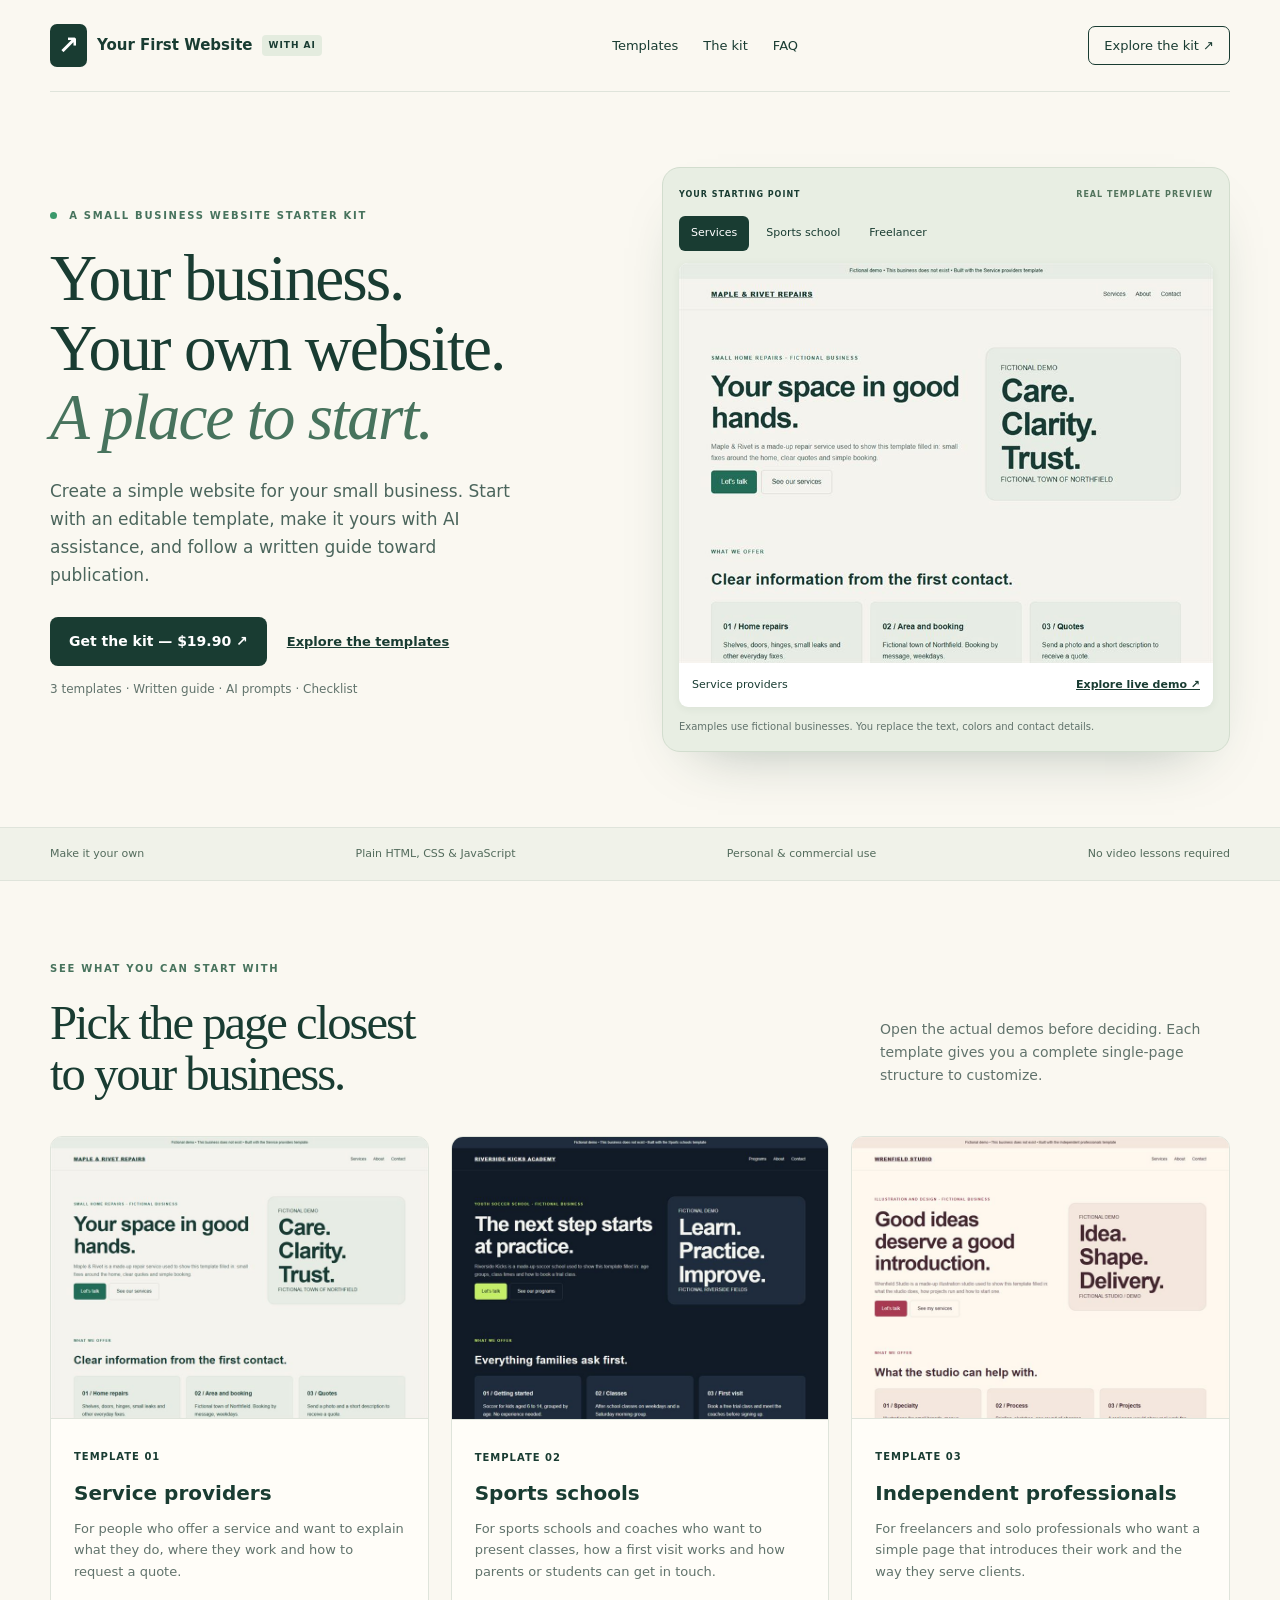
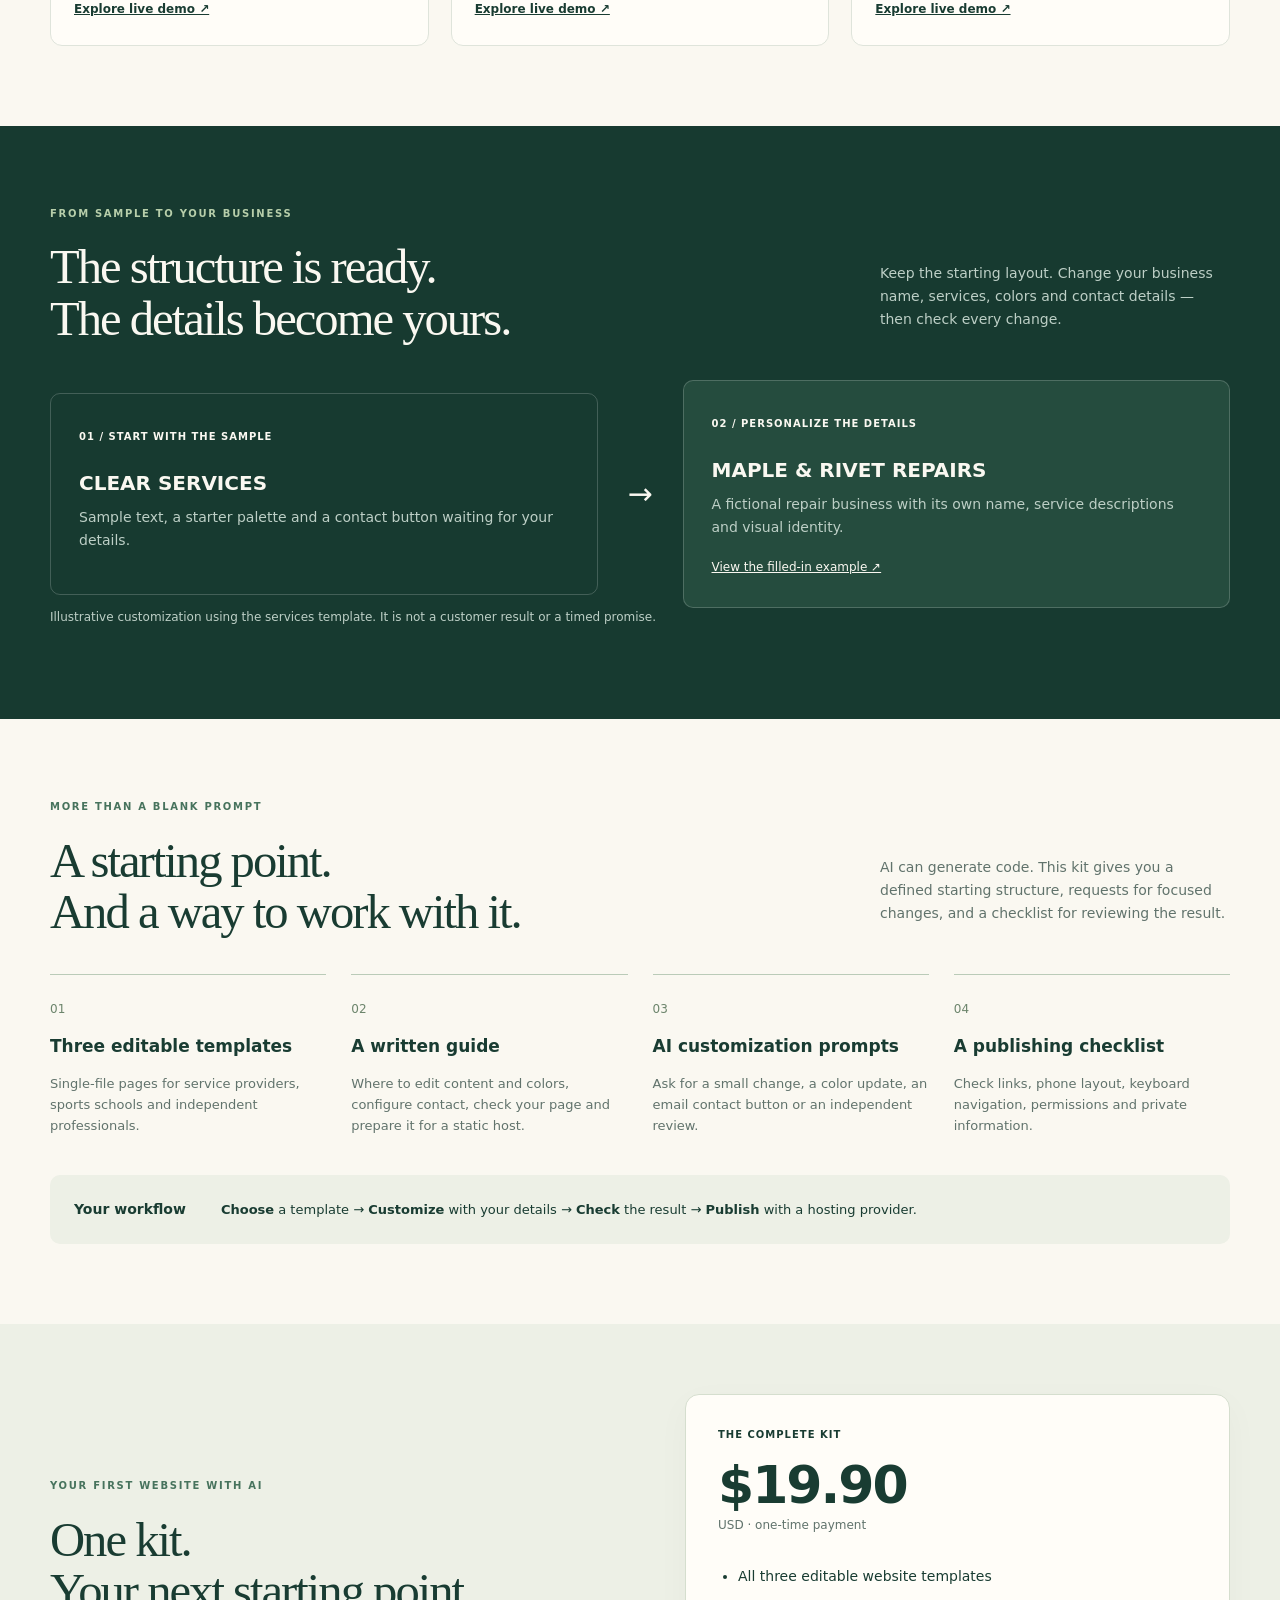
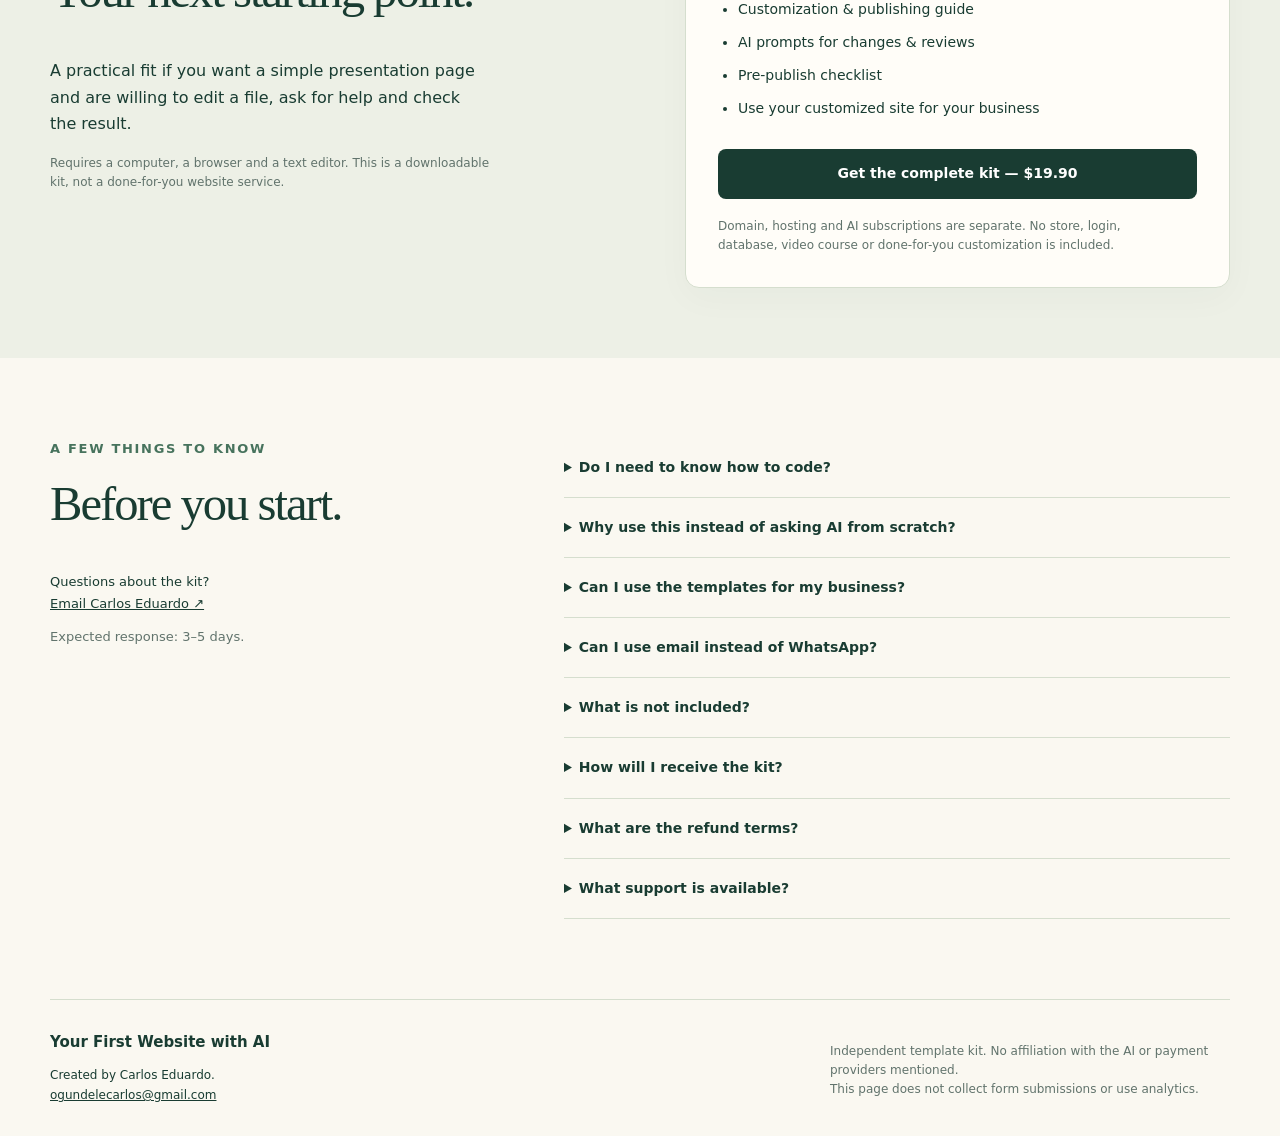
==== commit c1a8966a: "Add files via upload" ====
--- a/index.html
+++ b/index.html
@@ -1,5 +1,5 @@
 <!doctype html><html lang="en"><head><meta charset="utf-8"><meta name="viewport" content="width=device-width,initial-scale=1"><title>Your First Website with AI — Three templates, one clear starting point</title><meta name="description" content="Create a simple business website with three editable templates, AI prompts, a written guide and a publishing checklist."><link rel="canonical" href="https://site-ingles-kiwify.vercel.app/"><link rel="icon" href="assets/favicon.svg"><link rel="stylesheet" href="styles.css"><script defer src="config.js"></script><script defer src="main.js"></script></head><body><a class="skip" href="#main">Skip to content</a><header class="wrap"><a class="brand" href="#home"><span class="logo">↗</span> Your First Website<span class="brand-tag">WITH AI</span></a><nav aria-label="Main"><a href="#templates">Templates</a><a href="#included">The kit</a><a href="#faq">FAQ</a></nav><a class="small-button" href="#offer">Explore the kit ↗</a></header><main id="main">
-<section class="hero wrap" id="home"><div class="hero-copy"><p class="eyebrow"><span></span> A SMALL BUSINESS WEBSITE STARTER KIT</p><h1>Your business.<br>Your own website.<br><em>A place to start.</em></h1><p class="lead">Create a simple website for your small business. Start with an editable template, make it yours with AI assistance, and follow a written guide toward publication.</p><div class="actions"><a class="button" href="#templates">Find your starting point ↗</a><a class="text-link" href="#offer">See the $19.90 kit</a></div><p class="fine">3 templates · Written guide · AI prompts · Checklist</p></div><div class="showcase"><div class="showcase-head"><span>YOUR STARTING POINT</span><span class="live-dot">REAL TEMPLATE PREVIEW</span></div><div role="tablist" aria-label="Choose a template preview" class="tabs"><button role="tab" aria-selected="true" aria-controls="preview-panel" id="tab-0" data-preview="0">Services</button><button role="tab" aria-selected="false" tabindex="-1" aria-controls="preview-panel" id="tab-1" data-preview="1">Sports school</button><button role="tab" aria-selected="false" tabindex="-1" aria-controls="preview-panel" id="tab-2" data-preview="2">Freelancer</button></div><div id="preview-panel" role="tabpanel" aria-labelledby="tab-0"><img id="hero-preview" src="previews/service-providers.jpg" alt="Service providers template filled with a fictional repair business" width="800" height="600"><div class="preview-footer"><span id="preview-title">Service providers</span><a id="preview-demo" href="demos/service-providers.html" target="_blank" rel="noopener">Explore live demo ↗</a></div></div><p class="fine">Examples use fictional businesses. You replace the text, colors and contact details.</p></div></section>
+<section class="hero wrap" id="home"><div class="hero-copy"><p class="eyebrow"><span></span> A SMALL BUSINESS WEBSITE STARTER KIT</p><h1>Your business.<br>Your own website.<br><em>A place to start.</em></h1><p class="lead">Create a simple website for your small business. Start with an editable template, make it yours with AI assistance, and follow a written guide toward publication.</p><div class="actions"><a class="button" href="https://pay.kiwify.com/LqFRPfo">Get the kit — $19.90 ↗</a><a class="text-link" href="#templates">Explore the templates</a></div><p class="fine">3 templates · Written guide · AI prompts · Checklist</p></div><div class="showcase"><div class="showcase-head"><span>YOUR STARTING POINT</span><span class="live-dot">REAL TEMPLATE PREVIEW</span></div><div role="tablist" aria-label="Choose a template preview" class="tabs"><button role="tab" aria-selected="true" aria-controls="preview-panel" id="tab-0" data-preview="0">Services</button><button role="tab" aria-selected="false" tabindex="-1" aria-controls="preview-panel" id="tab-1" data-preview="1">Sports school</button><button role="tab" aria-selected="false" tabindex="-1" aria-controls="preview-panel" id="tab-2" data-preview="2">Freelancer</button></div><div id="preview-panel" role="tabpanel" aria-labelledby="tab-0"><img id="hero-preview" src="previews/service-providers.jpg" alt="Service providers template filled with a fictional repair business" width="800" height="600"><div class="preview-footer"><span id="preview-title">Service providers</span><a id="preview-demo" href="demos/service-providers.html" target="_blank" rel="noopener">Explore live demo ↗</a></div></div><p class="fine">Examples use fictional businesses. You replace the text, colors and contact details.</p></div></section>
 <div class="ribbon"><div class="wrap"><span>Make it your own</span><span>Plain HTML, CSS & JavaScript</span><span>Personal & commercial use</span><span>No video lessons required</span></div></div>
 <section class="wrap section" id="templates"><div class="section-heading"><div><p class="eyebrow">SEE WHAT YOU CAN START WITH</p><h2>Pick the page closest<br>to your business.</h2></div><p>Open the actual demos before deciding. Each template gives you a complete single-page structure to customize.</p></div><div class="grid" id="template-grid"></div></section>
 <section class="dark section"><div class="wrap"><div class="section-heading"><div><p class="eyebrow">FROM SAMPLE TO YOUR BUSINESS</p><h2>The structure is ready.<br>The details become yours.</h2></div><p>Keep the starting layout. Change your business name, services, colors and contact details — then check every change.</p></div><div class="change-grid"><div class="change-card"><span class="label">01 / START WITH THE SAMPLE</span><h3>CLEAR SERVICES</h3><p>Sample text, a starter palette and a contact button waiting for your details.</p></div><div class="change-arrow" aria-hidden="true">→</div><div class="change-card after"><span class="label">02 / PERSONALIZE THE DETAILS</span><h3>MAPLE & RIVET REPAIRS</h3><p>A fictional repair business with its own name, service descriptions and visual identity.</p><a href="demos/service-providers.html" target="_blank" rel="noopener">View the filled-in example ↗</a></div></div><p class="fine">Illustrative customization using the services template. It is not a customer result or a timed promise.</p></div></section>
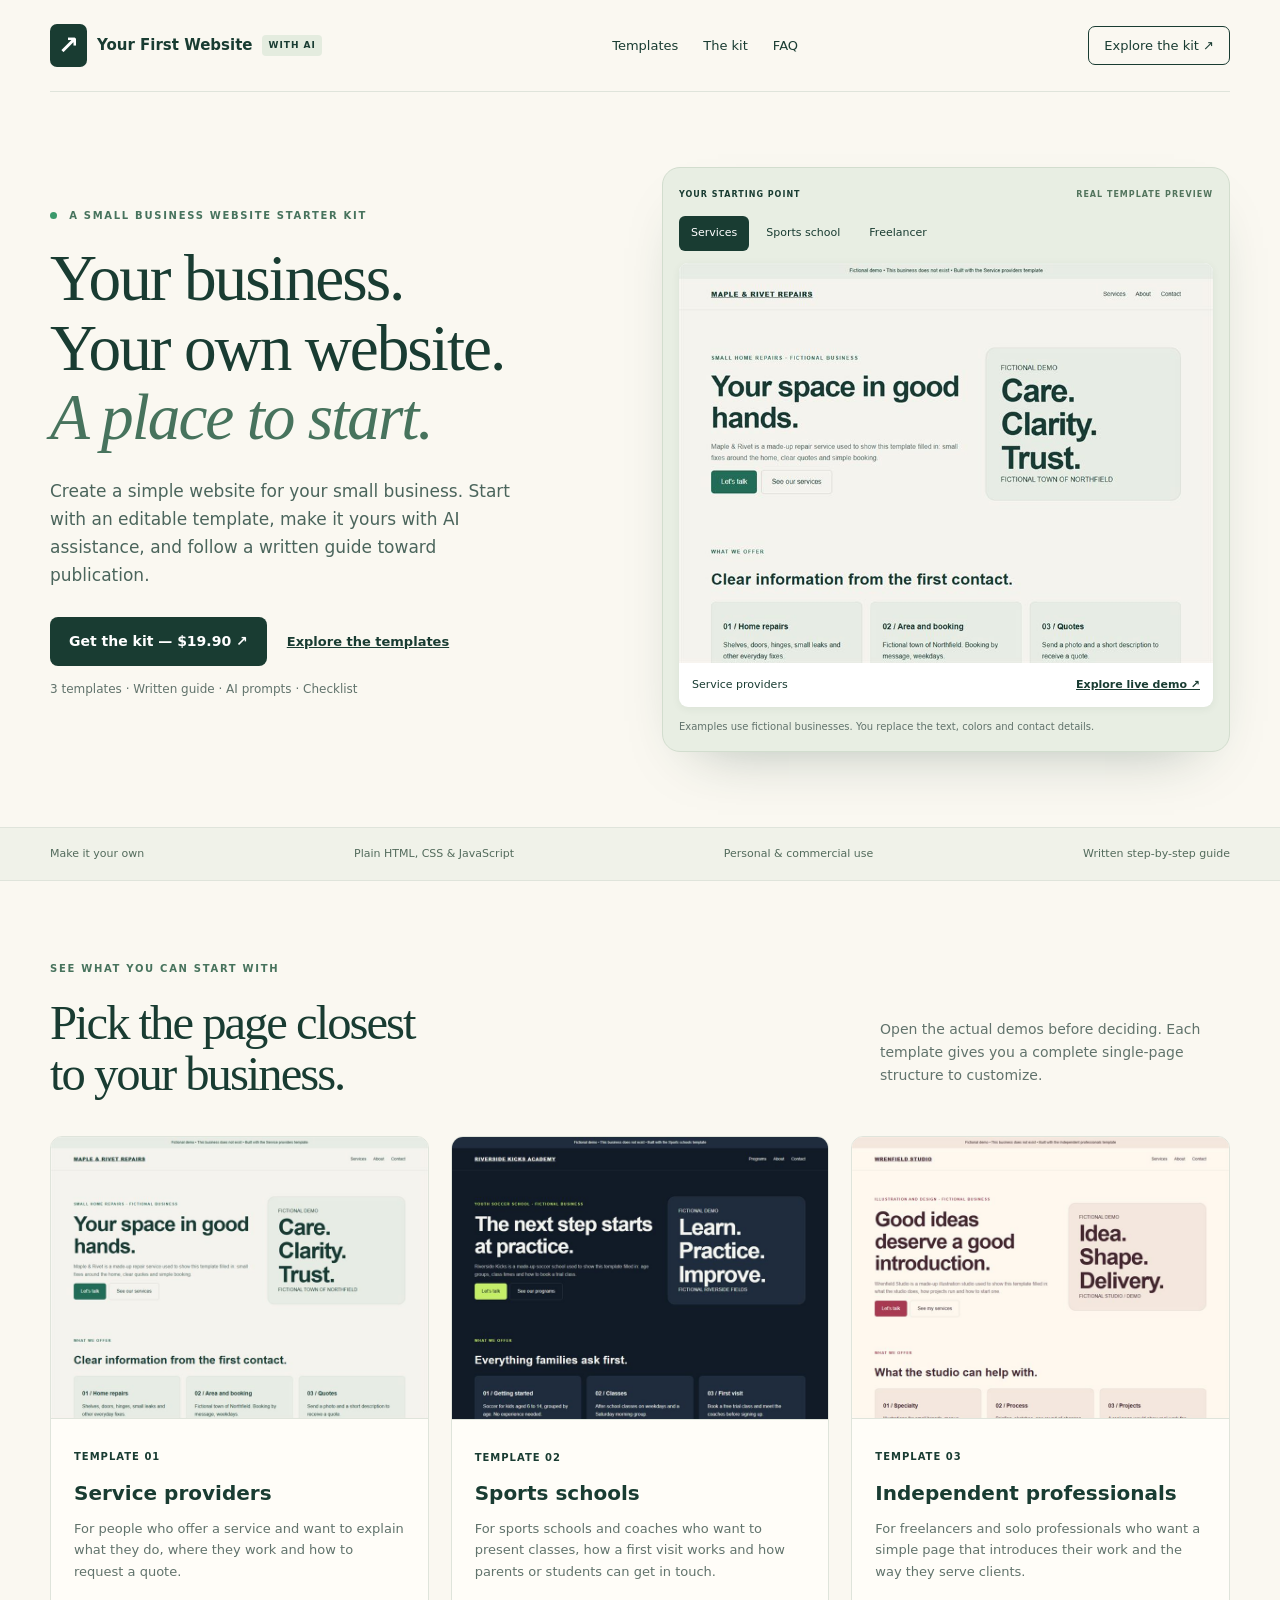
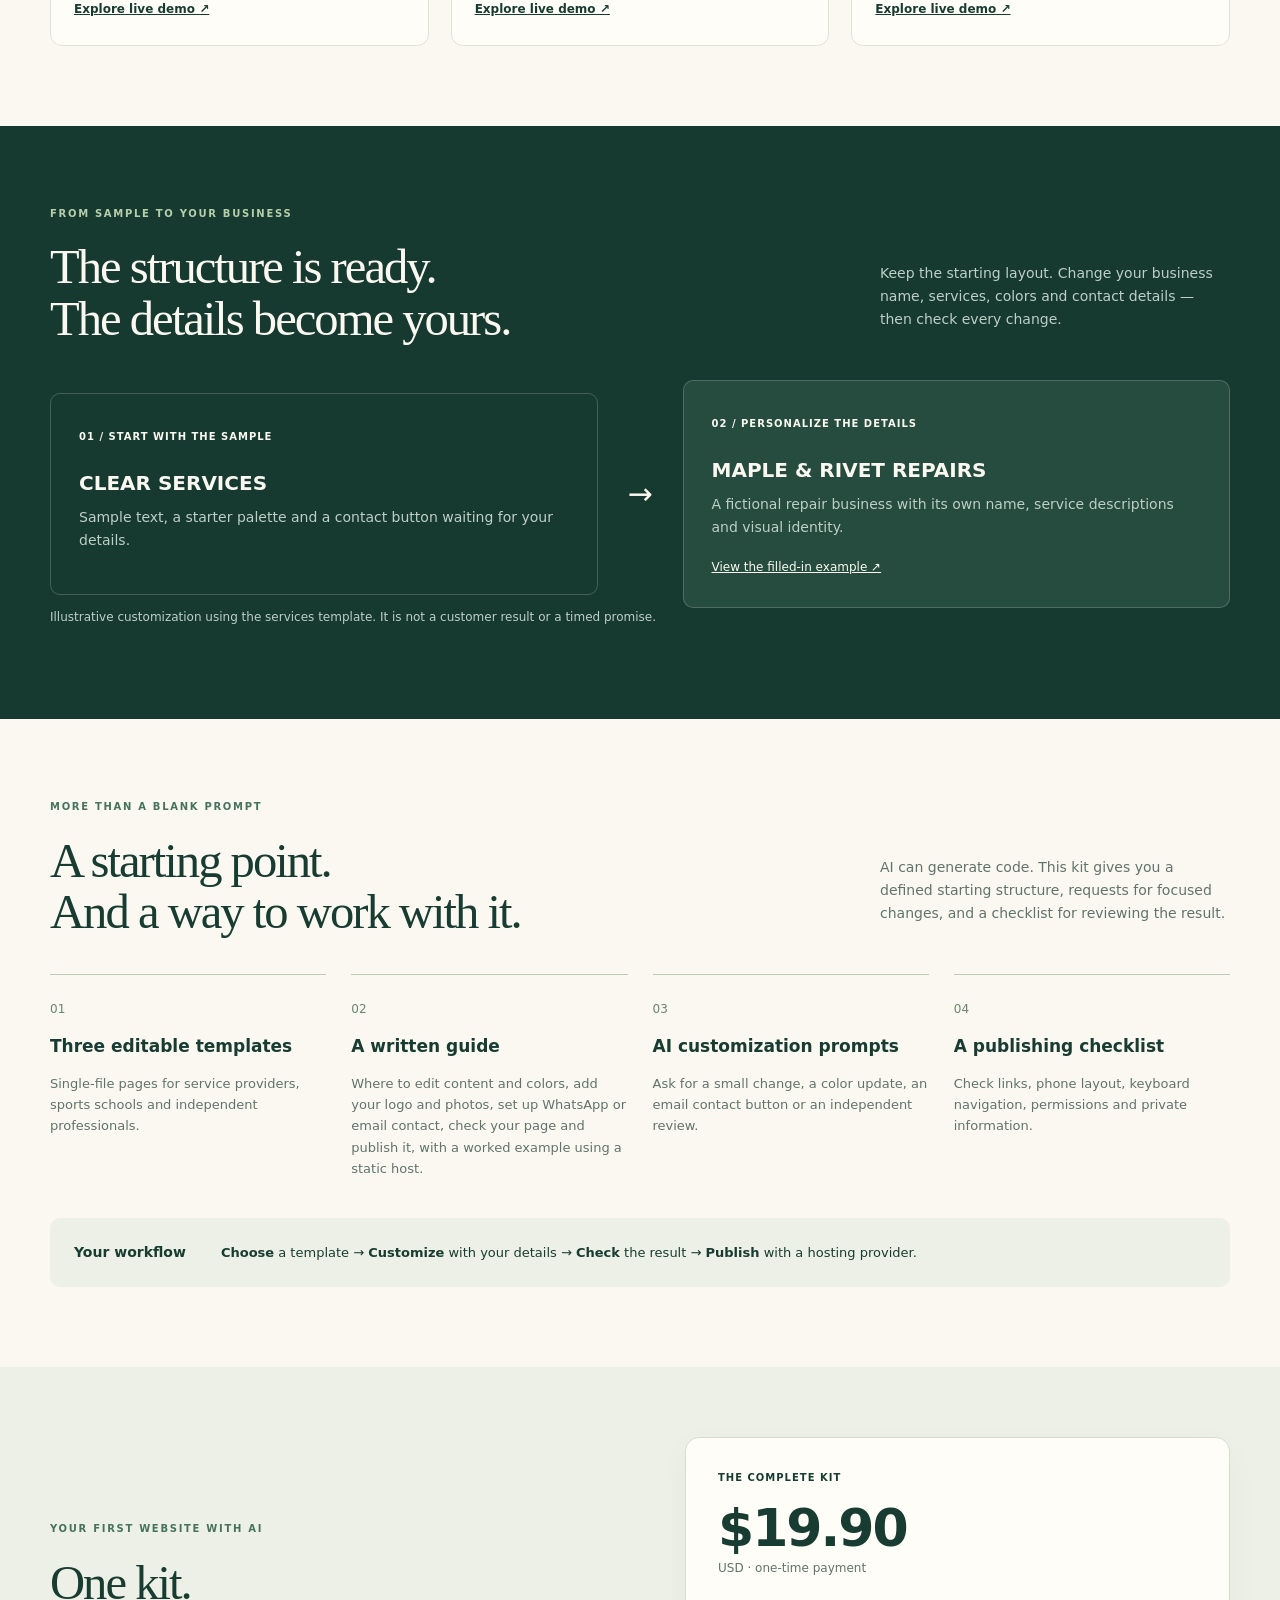
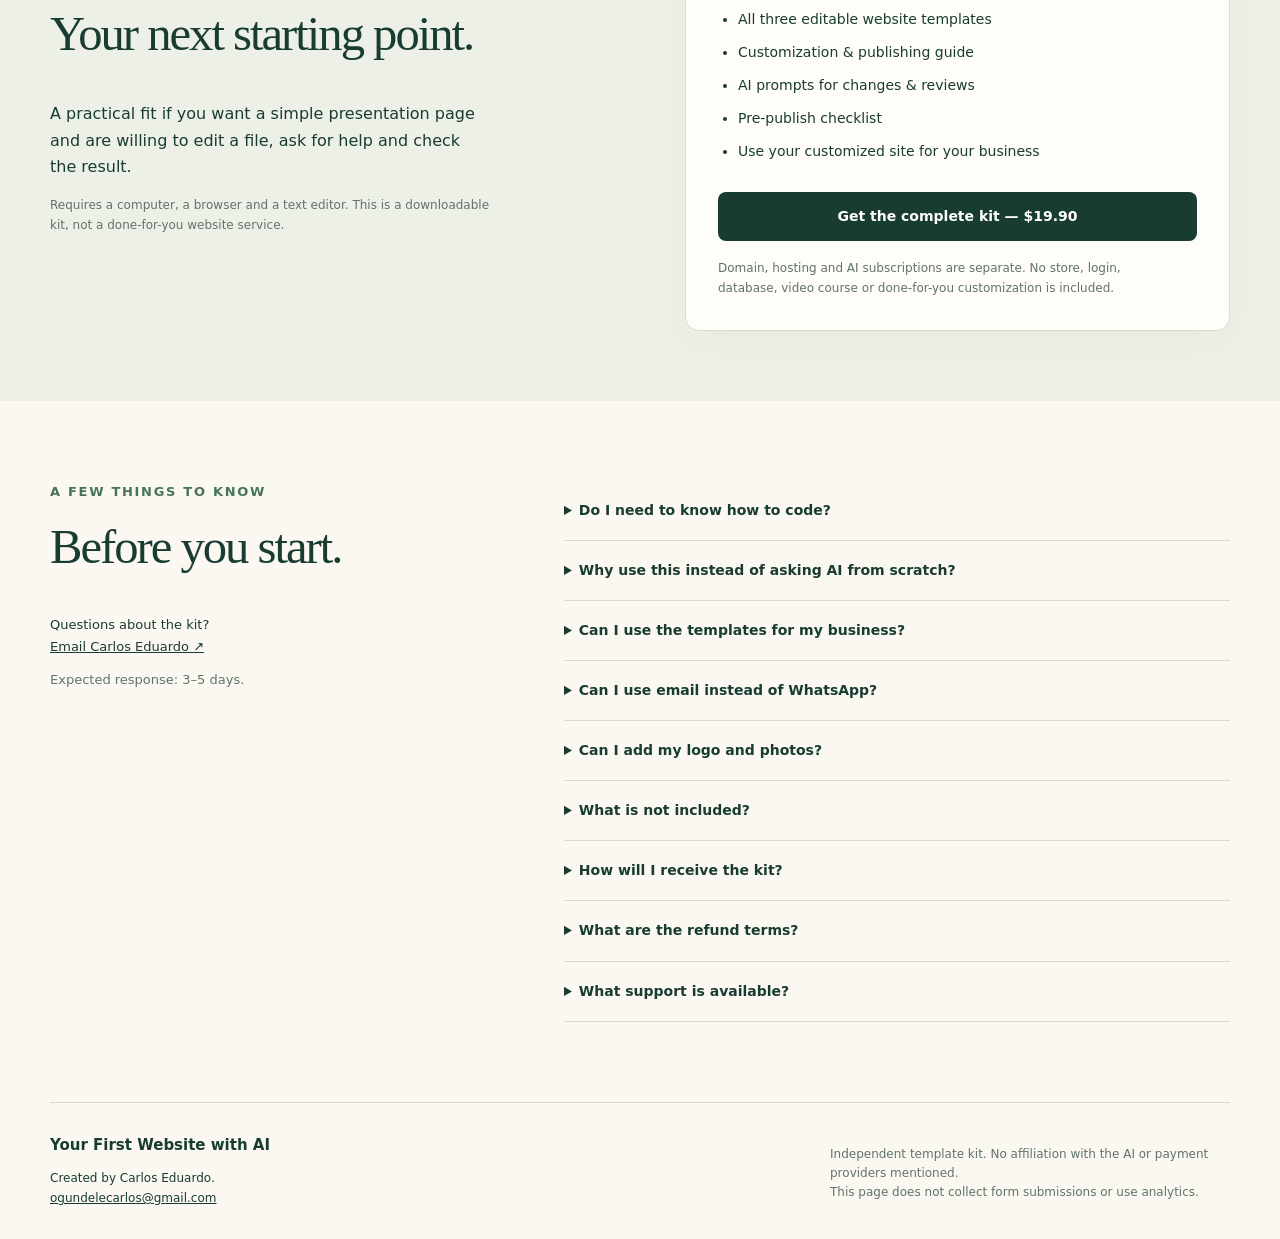
==== commit 90dcbbfa: "Add files via upload" ====
--- a/index.html
+++ b/index.html
@@ -1,9 +1,9 @@
 <!doctype html><html lang="en"><head><meta charset="utf-8"><meta name="viewport" content="width=device-width,initial-scale=1"><title>Your First Website with AI — Three templates, one clear starting point</title><meta name="description" content="Create a simple business website with three editable templates, AI prompts, a written guide and a publishing checklist."><link rel="canonical" href="https://site-ingles-kiwify.vercel.app/"><link rel="icon" href="assets/favicon.svg"><link rel="stylesheet" href="styles.css"><script defer src="config.js"></script><script defer src="main.js"></script></head><body><a class="skip" href="#main">Skip to content</a><header class="wrap"><a class="brand" href="#home"><span class="logo">↗</span> Your First Website<span class="brand-tag">WITH AI</span></a><nav aria-label="Main"><a href="#templates">Templates</a><a href="#included">The kit</a><a href="#faq">FAQ</a></nav><a class="small-button" href="#offer">Explore the kit ↗</a></header><main id="main">
 <section class="hero wrap" id="home"><div class="hero-copy"><p class="eyebrow"><span></span> A SMALL BUSINESS WEBSITE STARTER KIT</p><h1>Your business.<br>Your own website.<br><em>A place to start.</em></h1><p class="lead">Create a simple website for your small business. Start with an editable template, make it yours with AI assistance, and follow a written guide toward publication.</p><div class="actions"><a class="button" href="https://pay.kiwify.com/LqFRPfo">Get the kit — $19.90 ↗</a><a class="text-link" href="#templates">Explore the templates</a></div><p class="fine">3 templates · Written guide · AI prompts · Checklist</p></div><div class="showcase"><div class="showcase-head"><span>YOUR STARTING POINT</span><span class="live-dot">REAL TEMPLATE PREVIEW</span></div><div role="tablist" aria-label="Choose a template preview" class="tabs"><button role="tab" aria-selected="true" aria-controls="preview-panel" id="tab-0" data-preview="0">Services</button><button role="tab" aria-selected="false" tabindex="-1" aria-controls="preview-panel" id="tab-1" data-preview="1">Sports school</button><button role="tab" aria-selected="false" tabindex="-1" aria-controls="preview-panel" id="tab-2" data-preview="2">Freelancer</button></div><div id="preview-panel" role="tabpanel" aria-labelledby="tab-0"><img id="hero-preview" src="previews/service-providers.jpg" alt="Service providers template filled with a fictional repair business" width="800" height="600"><div class="preview-footer"><span id="preview-title">Service providers</span><a id="preview-demo" href="demos/service-providers.html" target="_blank" rel="noopener">Explore live demo ↗</a></div></div><p class="fine">Examples use fictional businesses. You replace the text, colors and contact details.</p></div></section>
-<div class="ribbon"><div class="wrap"><span>Make it your own</span><span>Plain HTML, CSS & JavaScript</span><span>Personal & commercial use</span><span>No video lessons required</span></div></div>
+<div class="ribbon"><div class="wrap"><span>Make it your own</span><span>Plain HTML, CSS & JavaScript</span><span>Personal & commercial use</span><span>Written step-by-step guide</span></div></div>
 <section class="wrap section" id="templates"><div class="section-heading"><div><p class="eyebrow">SEE WHAT YOU CAN START WITH</p><h2>Pick the page closest<br>to your business.</h2></div><p>Open the actual demos before deciding. Each template gives you a complete single-page structure to customize.</p></div><div class="grid" id="template-grid"></div></section>
 <section class="dark section"><div class="wrap"><div class="section-heading"><div><p class="eyebrow">FROM SAMPLE TO YOUR BUSINESS</p><h2>The structure is ready.<br>The details become yours.</h2></div><p>Keep the starting layout. Change your business name, services, colors and contact details — then check every change.</p></div><div class="change-grid"><div class="change-card"><span class="label">01 / START WITH THE SAMPLE</span><h3>CLEAR SERVICES</h3><p>Sample text, a starter palette and a contact button waiting for your details.</p></div><div class="change-arrow" aria-hidden="true">→</div><div class="change-card after"><span class="label">02 / PERSONALIZE THE DETAILS</span><h3>MAPLE & RIVET REPAIRS</h3><p>A fictional repair business with its own name, service descriptions and visual identity.</p><a href="demos/service-providers.html" target="_blank" rel="noopener">View the filled-in example ↗</a></div></div><p class="fine">Illustrative customization using the services template. It is not a customer result or a timed promise.</p></div></section>
-<section class="wrap section" id="included"><div class="section-heading"><div><p class="eyebrow">MORE THAN A BLANK PROMPT</p><h2>A starting point.<br>And a way to work with it.</h2></div><p>AI can generate code. This kit gives you a defined starting structure, requests for focused changes, and a checklist for reviewing the result.</p></div><div class="contents"><article><span>01</span><h3>Three editable templates</h3><p>Single-file pages for service providers, sports schools and independent professionals.</p></article><article><span>02</span><h3>A written guide</h3><p>Where to edit content and colors, configure contact, check your page and prepare it for a static host.</p></article><article><span>03</span><h3>AI customization prompts</h3><p>Ask for a small change, a color update, an email contact button or an independent review.</p></article><article><span>04</span><h3>A publishing checklist</h3><p>Check links, phone layout, keyboard navigation, permissions and private information.</p></article></div><div class="steps"><h3>Your workflow</h3><p><b>Choose</b> a template → <b>Customize</b> with your details → <b>Check</b> the result → <b>Publish</b> with a hosting provider.</p></div></section>
+<section class="wrap section" id="included"><div class="section-heading"><div><p class="eyebrow">MORE THAN A BLANK PROMPT</p><h2>A starting point.<br>And a way to work with it.</h2></div><p>AI can generate code. This kit gives you a defined starting structure, requests for focused changes, and a checklist for reviewing the result.</p></div><div class="contents"><article><span>01</span><h3>Three editable templates</h3><p>Single-file pages for service providers, sports schools and independent professionals.</p></article><article><span>02</span><h3>A written guide</h3><p>Where to edit content and colors, add your logo and photos, set up WhatsApp or email contact, check your page and publish it, with a worked example using a static host.</p></article><article><span>03</span><h3>AI customization prompts</h3><p>Ask for a small change, a color update, an email contact button or an independent review.</p></article><article><span>04</span><h3>A publishing checklist</h3><p>Check links, phone layout, keyboard navigation, permissions and private information.</p></article></div><div class="steps"><h3>Your workflow</h3><p><b>Choose</b> a template → <b>Customize</b> with your details → <b>Check</b> the result → <b>Publish</b> with a hosting provider.</p></div></section>
 <section class="offer-section" id="offer"><div class="wrap offer"><div><p class="eyebrow">YOUR FIRST WEBSITE WITH AI</p><h2>One kit.<br>Your next starting point.</h2><p>A practical fit if you want a simple presentation page and are willing to edit a file, ask for help and check the result.</p><p class="fine">Requires a computer, a browser and a text editor. This is a downloadable kit, not a done-for-you website service.</p></div><div class="offer-card"><p class="label">THE COMPLETE KIT</p><div class="price"><strong id="price">$19.90</strong><span>USD · one-time payment</span></div><ul><li>All three editable website templates</li><li>Customization & publishing guide</li><li>AI prompts for changes & reviews</li><li>Pre-publish checklist</li><li>Use your customized site for your business</li></ul><div id="purchase"></div><p class="fine">Domain, hosting and AI subscriptions are separate. No store, login, database, video course or done-for-you customization is included.</p></div></div></section>
-<section class="wrap section faq-section" id="faq"><div><p class="eyebrow">A FEW THINGS TO KNOW</p><h2>Before you start.</h2><p>Questions about the kit?<br><a href="mailto:ogundelecarlos@gmail.com">Email Carlos Eduardo ↗</a></p><p class="fine">Expected response: 3–5 days.</p></div><div class="faq"><details><summary>Do I need to know how to code?</summary><p>You can start without prior coding experience, but you will edit an HTML file and learn enough to review the changes. AI can help and can also make mistakes.</p></details><details><summary>Why use this instead of asking AI from scratch?</summary><p>You get a defined starting layout, written instructions, focused prompts and a review checklist. You can inspect the demos first and decide whether this starting point suits you.</p></details><details><summary>Can I use the templates for my business?</summary><p>Yes. You can adapt them for personal or commercial sites. You may not resell or redistribute the original kit. You need permission for any images or brands you add.</p></details><details><summary>Can I use email instead of WhatsApp?</summary><p>Yes. The starter contact button uses WhatsApp; an included prompt explains how to request an email link instead. There is no contact form backend.</p></details><details><summary>What is not included?</summary><p>Hosting, domain names, AI subscriptions, videos, custom development, stores, payments, logins and databases are not included.</p></details><details><summary>How will I receive the kit?</summary><p id="delivery">Sales are not open yet. Download access and checkout details will be confirmed before purchases become available.</p></details><details><summary>What are the refund terms?</summary><p id="refund">Refund terms will be published before sales open. No purchase is available on this page yet.</p></details><details><summary>What support is available?</summary><p>Email ogundelecarlos@gmail.com for questions about the kit. Expected response time is 3–5 days. Support does not include building or publishing your website for you.</p></details></div></section>
+<section class="wrap section faq-section" id="faq"><div><p class="eyebrow">A FEW THINGS TO KNOW</p><h2>Before you start.</h2><p>Questions about the kit?<br><a href="mailto:ogundelecarlos@gmail.com">Email Carlos Eduardo ↗</a></p><p class="fine">Expected response: 3–5 days.</p></div><div class="faq"><details><summary>Do I need to know how to code?</summary><p>You can start without prior coding experience, but you will edit an HTML file and learn enough to review the changes. AI can help and can also make mistakes.</p></details><details><summary>Why use this instead of asking AI from scratch?</summary><p>You get a defined starting layout, written instructions, focused prompts and a review checklist. You can inspect the demos first and decide whether this starting point suits you.</p></details><details><summary>Can I use the templates for my business?</summary><p>Yes. You can adapt them for personal or commercial sites. You may not resell or redistribute the original kit. You need permission for any images or brands you add.</p></details><details><summary>Can I use email instead of WhatsApp?</summary><p>Yes. The starter contact button uses WhatsApp. The guide shows the exact lines to change for an email button, and a prompt lets you ask an AI assistant to do it. There is no contact form or message storage.</p></details><details><summary>Can I add my logo and photos?</summary><p>Yes. The templates come without images, and the guide shows where to place a logo in the header, a photo next to the headline and pictures in the service cards. You need your own images or permission to use them.</p></details><details><summary>What is not included?</summary><p>Hosting, domain names, AI subscriptions, videos, custom development, stores, payments, logins and databases are not included.</p></details><details><summary>How will I receive the kit?</summary><p id="delivery">After your payment is approved, access the Kiwify member area to download the ZIP file. Extract it on your computer and open guide.html to get started.</p></details><details><summary>What are the refund terms?</summary><p id="refund">You can request a refund within 7 calendar days of purchase at https://reembolso.kiwify.com.br using the email address used for your order.</p></details><details><summary>What support is available?</summary><p>Email ogundelecarlos@gmail.com for questions about the kit. Expected response time is 3–5 days. Support does not include building or publishing your website for you.</p></details></div></section>
 </main><footer class="wrap"><div><a class="brand" href="#home">Your First Website with AI</a><p>Created by Carlos Eduardo.<br><a href="mailto:ogundelecarlos@gmail.com">ogundelecarlos@gmail.com</a></p></div><p class="fine">Independent template kit. No affiliation with the AI or payment providers mentioned.<br>This page does not collect form submissions or use analytics.</p></footer></body></html>
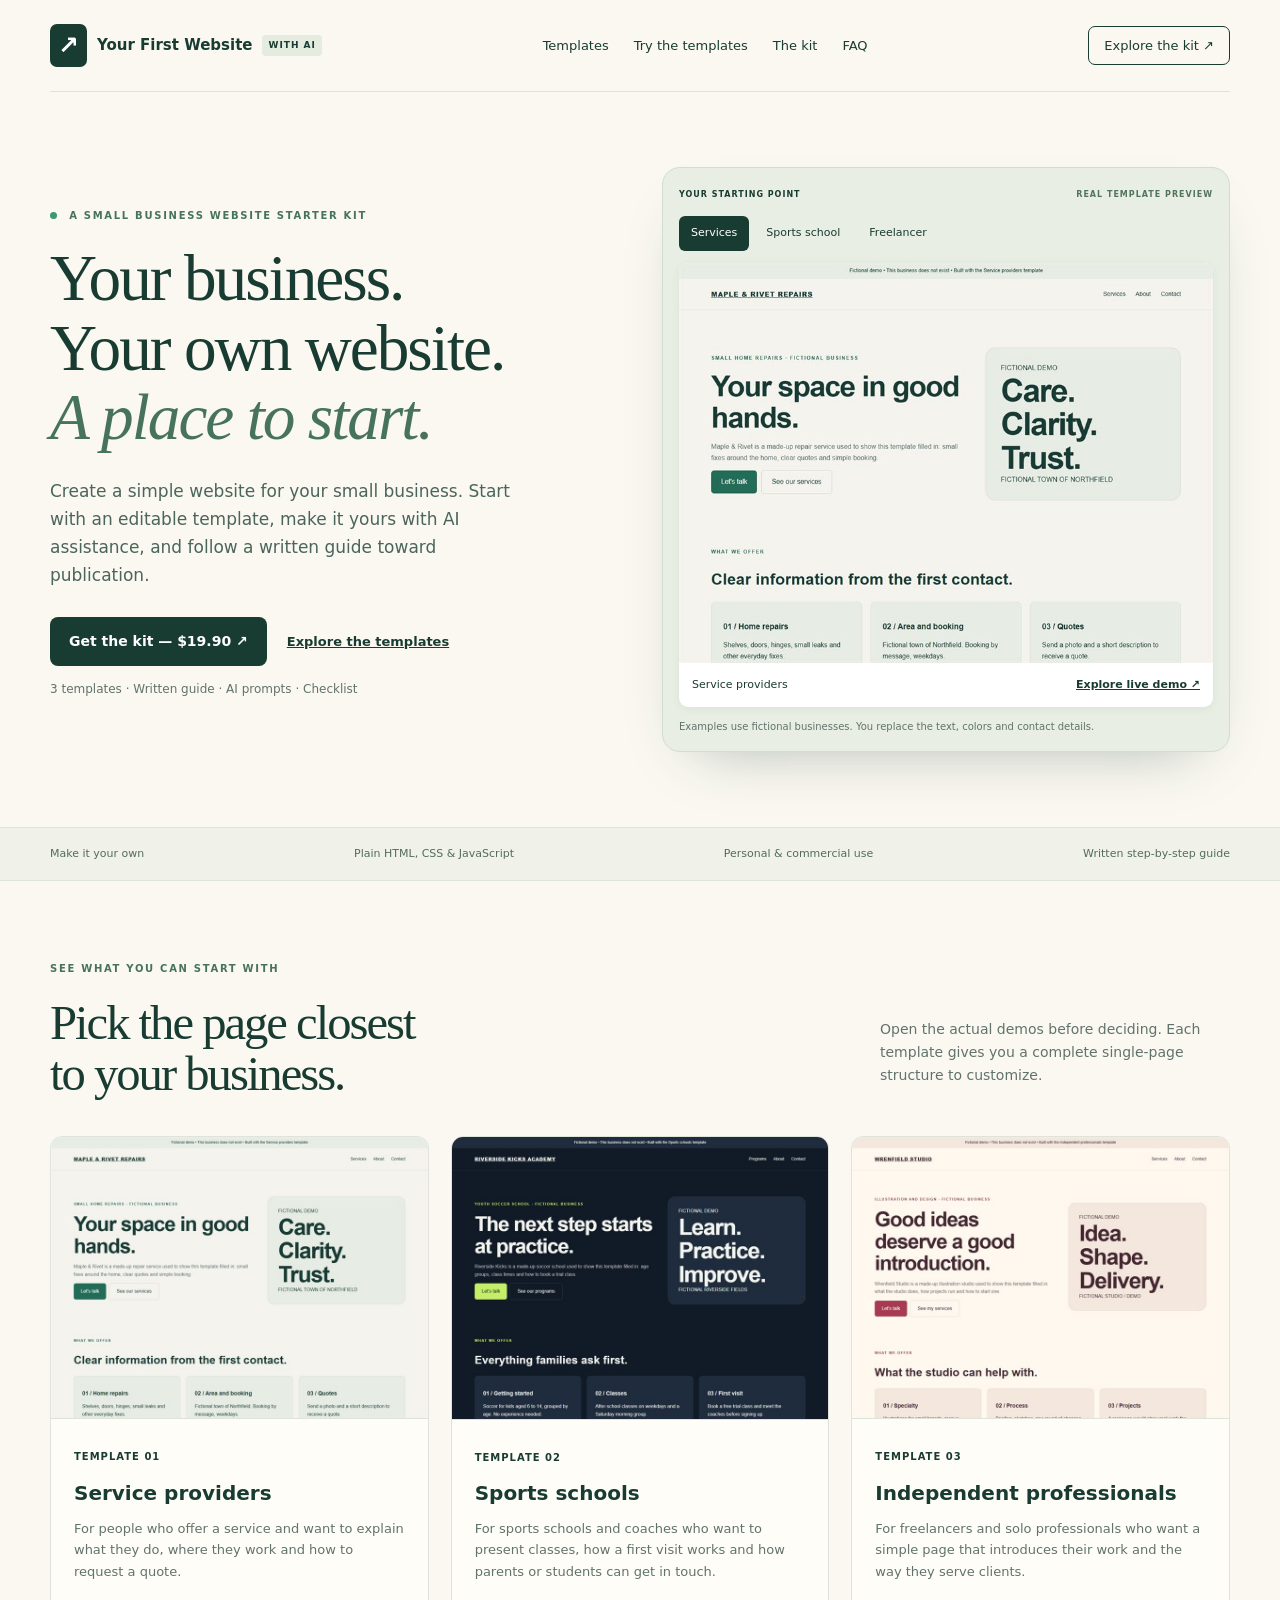
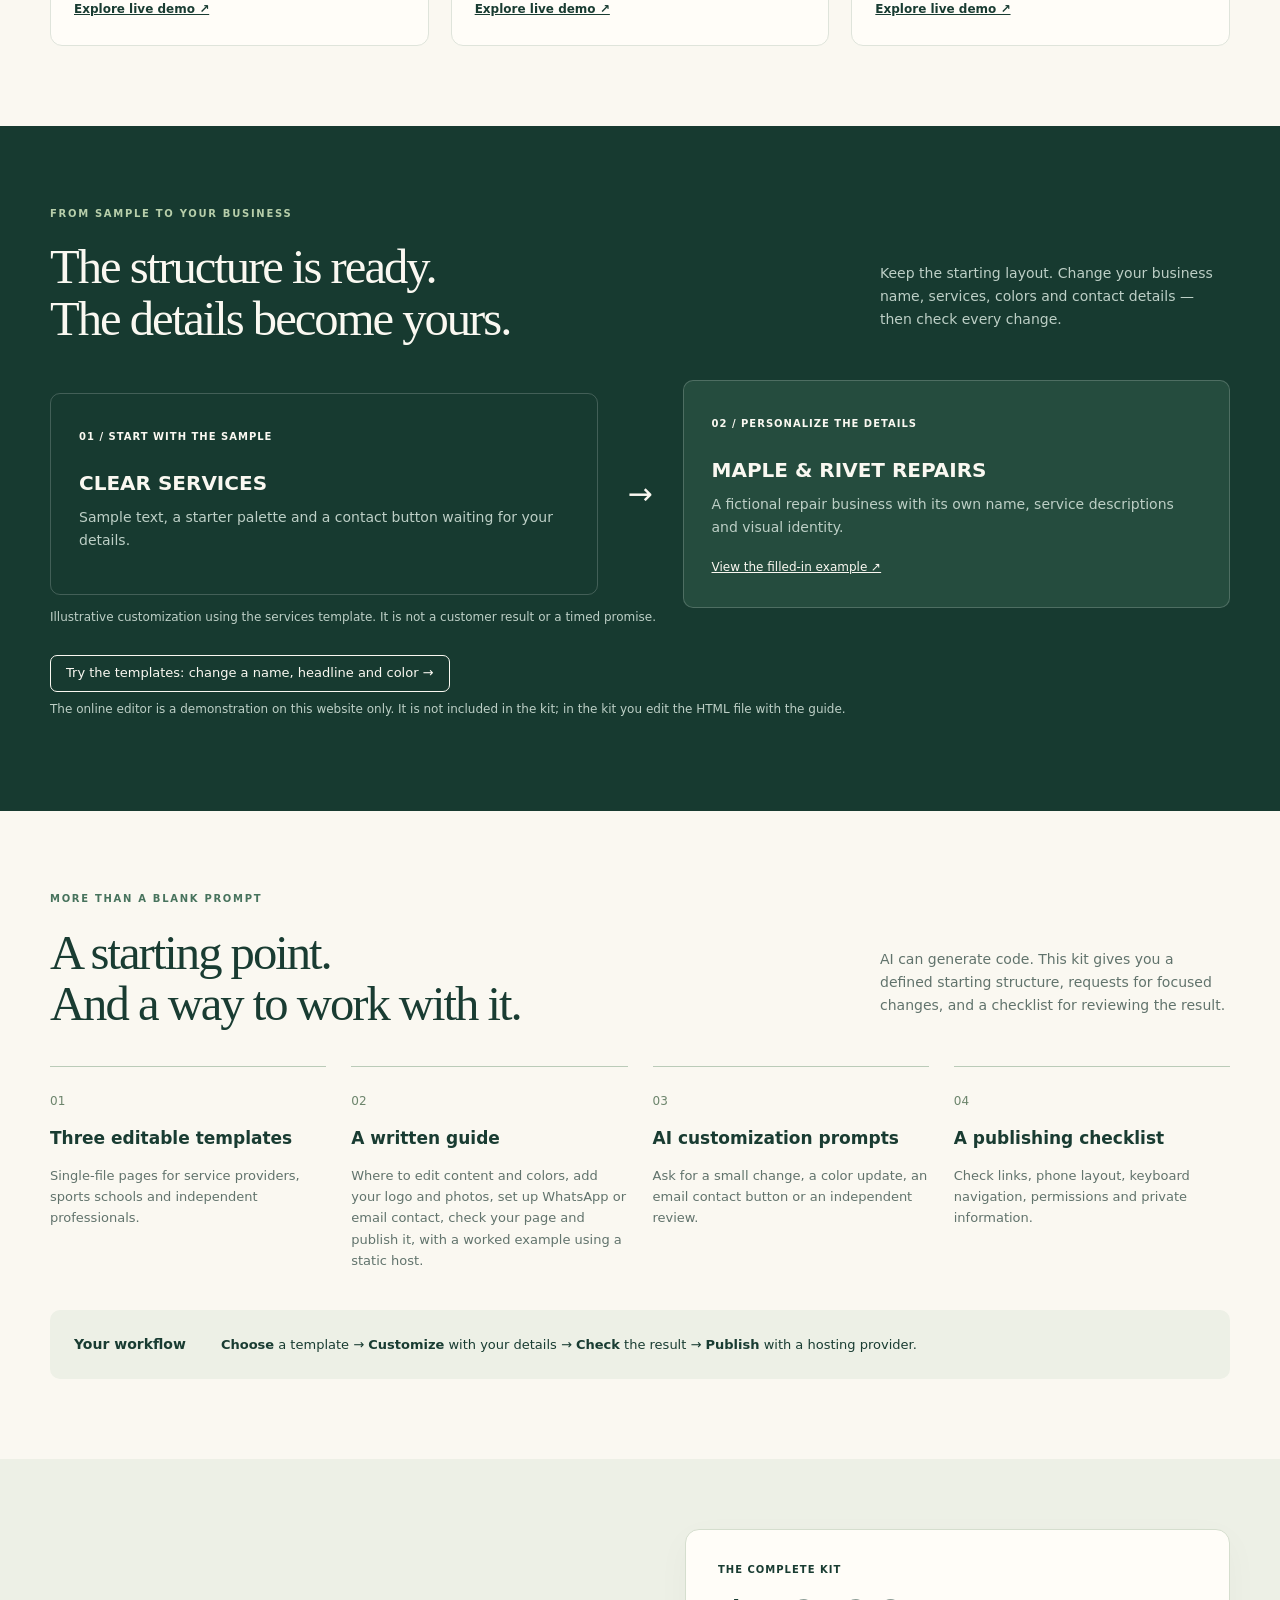
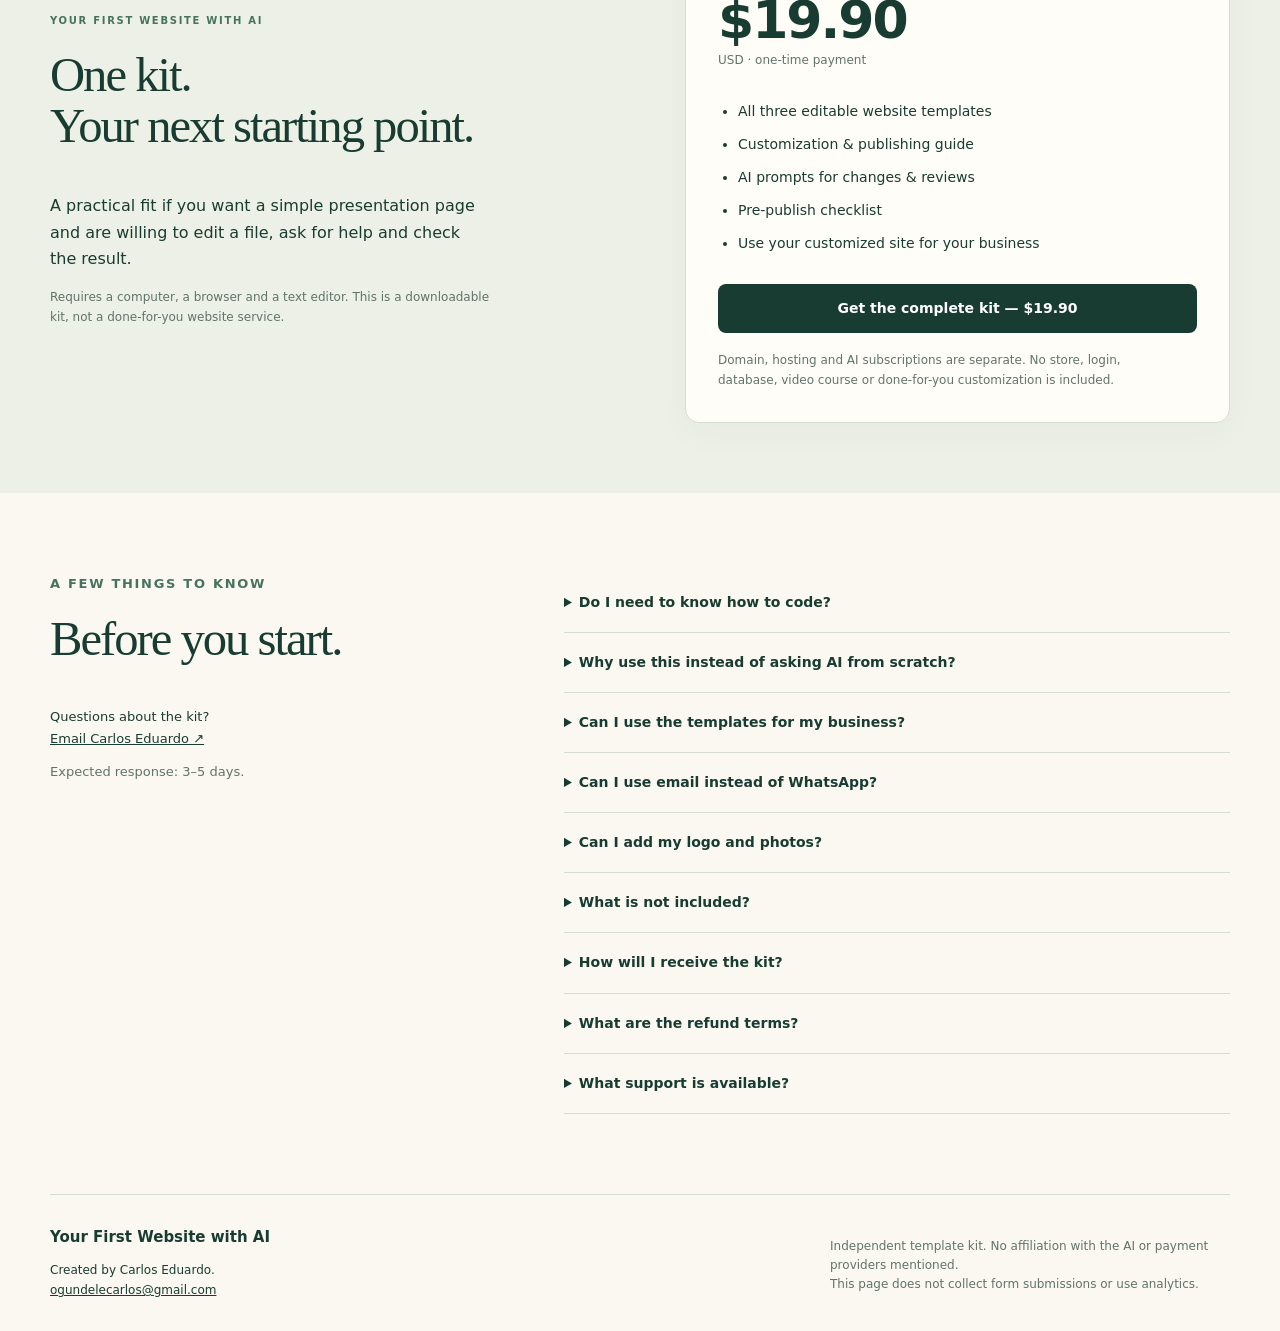
==== commit e011a574: "Add files via upload" ====
--- a/index.html
+++ b/index.html
@@ -1,8 +1,8 @@
-<!doctype html><html lang="en"><head><meta charset="utf-8"><meta name="viewport" content="width=device-width,initial-scale=1"><title>Your First Website with AI — Three templates, one clear starting point</title><meta name="description" content="Create a simple business website with three editable templates, AI prompts, a written guide and a publishing checklist."><link rel="canonical" href="https://site-ingles-kiwify.vercel.app/"><link rel="icon" href="assets/favicon.svg"><link rel="stylesheet" href="styles.css"><script defer src="config.js"></script><script defer src="main.js"></script></head><body><a class="skip" href="#main">Skip to content</a><header class="wrap"><a class="brand" href="#home"><span class="logo">↗</span> Your First Website<span class="brand-tag">WITH AI</span></a><nav aria-label="Main"><a href="#templates">Templates</a><a href="#included">The kit</a><a href="#faq">FAQ</a></nav><a class="small-button" href="#offer">Explore the kit ↗</a></header><main id="main">
+<!doctype html><html lang="en"><head><meta charset="utf-8"><meta name="viewport" content="width=device-width,initial-scale=1"><title>Your First Website with AI — Three templates, one clear starting point</title><meta name="description" content="Create a simple business website with three editable templates, AI prompts, a written guide and a publishing checklist."><link rel="canonical" href="https://site-ingles-kiwify.vercel.app/"><link rel="icon" href="assets/favicon.svg"><link rel="stylesheet" href="styles.css"><script defer src="config.js"></script><script defer src="main.js"></script></head><body><a class="skip" href="#main">Skip to content</a><header class="wrap"><a class="brand" href="#home"><span class="logo">↗</span> Your First Website<span class="brand-tag">WITH AI</span></a><nav aria-label="Main"><a href="#templates">Templates</a><a href="playground/">Try the templates</a><a href="#included">The kit</a><a href="#faq">FAQ</a></nav><a class="small-button" href="#offer">Explore the kit ↗</a></header><main id="main">
 <section class="hero wrap" id="home"><div class="hero-copy"><p class="eyebrow"><span></span> A SMALL BUSINESS WEBSITE STARTER KIT</p><h1>Your business.<br>Your own website.<br><em>A place to start.</em></h1><p class="lead">Create a simple website for your small business. Start with an editable template, make it yours with AI assistance, and follow a written guide toward publication.</p><div class="actions"><a class="button" href="https://pay.kiwify.com/LqFRPfo">Get the kit — $19.90 ↗</a><a class="text-link" href="#templates">Explore the templates</a></div><p class="fine">3 templates · Written guide · AI prompts · Checklist</p></div><div class="showcase"><div class="showcase-head"><span>YOUR STARTING POINT</span><span class="live-dot">REAL TEMPLATE PREVIEW</span></div><div role="tablist" aria-label="Choose a template preview" class="tabs"><button role="tab" aria-selected="true" aria-controls="preview-panel" id="tab-0" data-preview="0">Services</button><button role="tab" aria-selected="false" tabindex="-1" aria-controls="preview-panel" id="tab-1" data-preview="1">Sports school</button><button role="tab" aria-selected="false" tabindex="-1" aria-controls="preview-panel" id="tab-2" data-preview="2">Freelancer</button></div><div id="preview-panel" role="tabpanel" aria-labelledby="tab-0"><img id="hero-preview" src="previews/service-providers.jpg" alt="Service providers template filled with a fictional repair business" width="800" height="600"><div class="preview-footer"><span id="preview-title">Service providers</span><a id="preview-demo" href="demos/service-providers.html" target="_blank" rel="noopener">Explore live demo ↗</a></div></div><p class="fine">Examples use fictional businesses. You replace the text, colors and contact details.</p></div></section>
 <div class="ribbon"><div class="wrap"><span>Make it your own</span><span>Plain HTML, CSS & JavaScript</span><span>Personal & commercial use</span><span>Written step-by-step guide</span></div></div>
 <section class="wrap section" id="templates"><div class="section-heading"><div><p class="eyebrow">SEE WHAT YOU CAN START WITH</p><h2>Pick the page closest<br>to your business.</h2></div><p>Open the actual demos before deciding. Each template gives you a complete single-page structure to customize.</p></div><div class="grid" id="template-grid"></div></section>
-<section class="dark section"><div class="wrap"><div class="section-heading"><div><p class="eyebrow">FROM SAMPLE TO YOUR BUSINESS</p><h2>The structure is ready.<br>The details become yours.</h2></div><p>Keep the starting layout. Change your business name, services, colors and contact details — then check every change.</p></div><div class="change-grid"><div class="change-card"><span class="label">01 / START WITH THE SAMPLE</span><h3>CLEAR SERVICES</h3><p>Sample text, a starter palette and a contact button waiting for your details.</p></div><div class="change-arrow" aria-hidden="true">→</div><div class="change-card after"><span class="label">02 / PERSONALIZE THE DETAILS</span><h3>MAPLE & RIVET REPAIRS</h3><p>A fictional repair business with its own name, service descriptions and visual identity.</p><a href="demos/service-providers.html" target="_blank" rel="noopener">View the filled-in example ↗</a></div></div><p class="fine">Illustrative customization using the services template. It is not a customer result or a timed promise.</p></div></section>
+<section class="dark section"><div class="wrap"><div class="section-heading"><div><p class="eyebrow">FROM SAMPLE TO YOUR BUSINESS</p><h2>The structure is ready.<br>The details become yours.</h2></div><p>Keep the starting layout. Change your business name, services, colors and contact details — then check every change.</p></div><div class="change-grid"><div class="change-card"><span class="label">01 / START WITH THE SAMPLE</span><h3>CLEAR SERVICES</h3><p>Sample text, a starter palette and a contact button waiting for your details.</p></div><div class="change-arrow" aria-hidden="true">→</div><div class="change-card after"><span class="label">02 / PERSONALIZE THE DETAILS</span><h3>MAPLE & RIVET REPAIRS</h3><p>A fictional repair business with its own name, service descriptions and visual identity.</p><a href="demos/service-providers.html" target="_blank" rel="noopener">View the filled-in example ↗</a></div></div><p class="fine">Illustrative customization using the services template. It is not a customer result or a timed promise.</p><p class="pg-try"><a class="small-button" href="playground/">Try the templates: change a name, headline and color →</a></p><p class="fine">The online editor is a demonstration on this website only. It is not included in the kit; in the kit you edit the HTML file with the guide.</p></div></section>
 <section class="wrap section" id="included"><div class="section-heading"><div><p class="eyebrow">MORE THAN A BLANK PROMPT</p><h2>A starting point.<br>And a way to work with it.</h2></div><p>AI can generate code. This kit gives you a defined starting structure, requests for focused changes, and a checklist for reviewing the result.</p></div><div class="contents"><article><span>01</span><h3>Three editable templates</h3><p>Single-file pages for service providers, sports schools and independent professionals.</p></article><article><span>02</span><h3>A written guide</h3><p>Where to edit content and colors, add your logo and photos, set up WhatsApp or email contact, check your page and publish it, with a worked example using a static host.</p></article><article><span>03</span><h3>AI customization prompts</h3><p>Ask for a small change, a color update, an email contact button or an independent review.</p></article><article><span>04</span><h3>A publishing checklist</h3><p>Check links, phone layout, keyboard navigation, permissions and private information.</p></article></div><div class="steps"><h3>Your workflow</h3><p><b>Choose</b> a template → <b>Customize</b> with your details → <b>Check</b> the result → <b>Publish</b> with a hosting provider.</p></div></section>
 <section class="offer-section" id="offer"><div class="wrap offer"><div><p class="eyebrow">YOUR FIRST WEBSITE WITH AI</p><h2>One kit.<br>Your next starting point.</h2><p>A practical fit if you want a simple presentation page and are willing to edit a file, ask for help and check the result.</p><p class="fine">Requires a computer, a browser and a text editor. This is a downloadable kit, not a done-for-you website service.</p></div><div class="offer-card"><p class="label">THE COMPLETE KIT</p><div class="price"><strong id="price">$19.90</strong><span>USD · one-time payment</span></div><ul><li>All three editable website templates</li><li>Customization & publishing guide</li><li>AI prompts for changes & reviews</li><li>Pre-publish checklist</li><li>Use your customized site for your business</li></ul><div id="purchase"></div><p class="fine">Domain, hosting and AI subscriptions are separate. No store, login, database, video course or done-for-you customization is included.</p></div></div></section>
 <section class="wrap section faq-section" id="faq"><div><p class="eyebrow">A FEW THINGS TO KNOW</p><h2>Before you start.</h2><p>Questions about the kit?<br><a href="mailto:ogundelecarlos@gmail.com">Email Carlos Eduardo ↗</a></p><p class="fine">Expected response: 3–5 days.</p></div><div class="faq"><details><summary>Do I need to know how to code?</summary><p>You can start without prior coding experience, but you will edit an HTML file and learn enough to review the changes. AI can help and can also make mistakes.</p></details><details><summary>Why use this instead of asking AI from scratch?</summary><p>You get a defined starting layout, written instructions, focused prompts and a review checklist. You can inspect the demos first and decide whether this starting point suits you.</p></details><details><summary>Can I use the templates for my business?</summary><p>Yes. You can adapt them for personal or commercial sites. You may not resell or redistribute the original kit. You need permission for any images or brands you add.</p></details><details><summary>Can I use email instead of WhatsApp?</summary><p>Yes. The starter contact button uses WhatsApp. The guide shows the exact lines to change for an email button, and a prompt lets you ask an AI assistant to do it. There is no contact form or message storage.</p></details><details><summary>Can I add my logo and photos?</summary><p>Yes. The templates come without images, and the guide shows where to place a logo in the header, a photo next to the headline and pictures in the service cards. You need your own images or permission to use them.</p></details><details><summary>What is not included?</summary><p>Hosting, domain names, AI subscriptions, videos, custom development, stores, payments, logins and databases are not included.</p></details><details><summary>How will I receive the kit?</summary><p id="delivery">After your payment is approved, access the Kiwify member area to download the ZIP file. Extract it on your computer and open guide.html to get started.</p></details><details><summary>What are the refund terms?</summary><p id="refund">You can request a refund within 7 calendar days of purchase at https://reembolso.kiwify.com.br using the email address used for your order.</p></details><details><summary>What support is available?</summary><p>Email ogundelecarlos@gmail.com for questions about the kit. Expected response time is 3–5 days. Support does not include building or publishing your website for you.</p></details></div></section>
--- a/styles.css
+++ b/styles.css
@@ -1 +1 @@
-*{box-sizing:border-box}html{scroll-behavior:smooth;scroll-padding-top:25px}body{margin:0;background:#faf8f1;color:#193c32;font:16px/1.65 system-ui,-apple-system,Segoe UI,sans-serif}a{color:inherit}button{font:inherit}img{display:block;max-width:100%;height:auto}h1,h2,h3,p{margin-top:0}h1,h2{font-family:Georgia,serif;line-height:1.06;font-weight:500;letter-spacing:-2px}h1{font-size:clamp(44px,5.1vw,72px);margin-bottom:25px}h1 em{color:#47735d;font-style:italic}h2{font-size:clamp(34px,3.8vw,52px)}h3{line-height:1.25;font-size:20px}.wrap{width:min(1180px,calc(100% - 48px));margin:auto}.skip{position:absolute;top:-80px}.skip:focus{top:10px;z-index:5;background:white;padding:12px}header{display:flex;align-items:center;justify-content:space-between;gap:20px;padding:24px 0;border-bottom:1px solid #dfe4db}.brand{display:flex;align-items:center;gap:10px;text-decoration:none;font-weight:700;font-size:15px}.brand-tag{font-size:9px;letter-spacing:1px;background:#e4ecdf;padding:3px 6px;border-radius:4px}.logo{background:#193c32;color:#fff;padding:1px 8px;border-radius:7px;font-size:25px}nav{display:flex;gap:25px}nav a{text-decoration:none;font-size:13px}.small-button{border:1px solid #193c32;padding:8px 15px;border-radius:7px;text-decoration:none;font-size:13px}.hero{display:grid;grid-template-columns:1fr 1.02fr;gap:55px;align-items:center;padding-top:75px;padding-bottom:75px}.eyebrow{font-size:10px;letter-spacing:1.7px;font-weight:700;color:#47735d;margin-bottom:20px}.eyebrow span{display:inline-block;width:7px;height:7px;border-radius:50%;background:#3b996b;margin-right:7px}.lead{color:#4b655c;font-size:17px;max-width:480px}.actions{display:flex;align-items:center;gap:20px;flex-wrap:wrap;margin:28px 0 14px}.button{display:inline-block;background:#193c32;color:#fff;padding:13px 19px;border-radius:8px;text-decoration:none;font-weight:600;font-size:14px}.text-link{font-size:13px;font-weight:600}.fine{font-size:12px;line-height:1.6;color:#61736c}.showcase{padding:16px;background:#e8eee3;border:1px solid #d2ddce;border-radius:18px;box-shadow:0 25px 60px -35px #193c3266;min-width:0}.showcase-head{display:flex;justify-content:space-between;font-size:8px;font-weight:700;letter-spacing:1px;gap:12px;margin:4px 0 15px}.live-dot{color:#52745d}.tabs{display:flex;gap:5px;margin-bottom:12px}.tabs button{border:0;padding:8px 12px;font-size:11px;border-radius:6px;background:transparent;color:#193c32;cursor:pointer}.tabs button[aria-selected=true]{background:#193c32;color:white}#preview-panel{background:#fff;border-radius:9px;overflow:hidden;box-shadow:0 2px 8px #193c3210}#hero-preview{width:100%;aspect-ratio:4/3;object-fit:cover}.preview-footer{padding:13px;display:flex;justify-content:space-between;gap:10px;font-size:11px}.preview-footer a{font-weight:600}.showcase>.fine{margin:12px 0 0;font-size:10px}.ribbon{border-top:1px solid #dfe4db;border-bottom:1px solid #dfe4db;background:#f0f2e9}.ribbon>.wrap{display:flex;justify-content:space-between;gap:15px;padding:17px 0;font-size:11px;color:#536b5c}.section{padding-top:80px;padding-bottom:80px}.section-heading{display:flex;justify-content:space-between;align-items:end;gap:50px;margin-bottom:35px}.section-heading>p{max-width:350px;color:#61736c;font-size:14px}.section-heading h2{margin-bottom:0}.grid{display:grid;grid-template-columns:repeat(3,1fr);gap:22px}.template{border:1px solid #dfe4db;border-radius:12px;overflow:hidden;background:#fffdf8;min-width:0}.template img{width:100%;aspect-ratio:4/3;object-fit:cover;border-bottom:1px solid #dfe4db}.template-body{padding:23px}.label{font-size:10px;letter-spacing:1px;font-weight:700}.template-body h3{font-size:20px;margin:12px 0}.template-body p{font-size:13px;color:#61736c}.template-body a{font-size:12px;font-weight:600}.dark{background:#173a30;color:#faf8f1}.dark .eyebrow{color:#b7ceaa}.dark .section-heading>p,.dark .fine{color:#bdcfc6}.change-grid{display:grid;grid-template-columns:1fr 45px 1fr;gap:20px;align-items:center}.change-card{border:1px solid #ffffff30;border-radius:10px;padding:28px}.change-card h3{margin:22px 0 10px}.change-card p{color:#bdcfc6;font-size:14px}.change-card a{font-size:12px}.after{background:#254c3e}.change-arrow{text-align:center;font-size:30px}.contents{display:grid;grid-template-columns:repeat(4,1fr);gap:25px}.contents article{border-top:1px solid #bacbb8;padding-top:20px}.contents article>span{color:#6c856c;font-size:12px}.contents h3{margin:15px 0;font-size:17px}.contents p{font-size:13px;color:#61736c}.steps{display:flex;align-items:center;gap:35px;background:#edf0e6;border-radius:10px;padding:24px;margin-top:25px}.steps h3,.steps p{margin:0}.steps h3{font-size:14px;white-space:nowrap}.steps p{font-size:13px}.offer-section{background:#edf0e6;padding:70px 0}.offer{display:grid;grid-template-columns:1fr 1fr;gap:90px;align-items:center}.offer>div>p{max-width:440px}.offer-card{background:#fffdf8;border:1px solid #d5dece;padding:32px;border-radius:14px;box-shadow:0 10px 35px #193c3208}.price strong{font-size:52px;letter-spacing:-2px;line-height:1.2}.price span{display:block;font-size:12px;color:#61736c}.offer-card ul{padding-left:20px;font-size:14px;margin:24px 0}.offer-card li{padding:5px 0}.offer-card .button{width:100%;text-align:center}.launch-status{background:#edf0e6;padding:15px;border-radius:8px}.launch-status strong{font-size:14px}.launch-status p{font-size:12px;margin:5px 0 0}.offer-card>.fine{margin-top:18px;margin-bottom:0}.faq-section{display:grid;grid-template-columns:.8fr 1.2fr;gap:70px}.faq-section>div>p{font-size:13px}details{border-bottom:1px solid #d5dece;padding:18px 0}summary{font-size:14px;font-weight:600;cursor:pointer}details p{font-size:13px;color:#61736c;margin:15px 0 0}footer{display:flex;justify-content:space-between;gap:30px;padding-top:30px;padding-bottom:30px;border-top:1px solid #d5dece}footer p{font-size:12px;margin:12px 0 0}footer>.fine{max-width:400px}:focus-visible{outline:3px solid #548a59;outline-offset:5px}@media(max-width:900px){.hero{gap:28px}header>.small-button{display:none}.offer{gap:35px}.contents{grid-template-columns:repeat(2,1fr)}}@media(max-width:650px){.wrap{width:calc(100% - 36px)}header{flex-wrap:wrap;padding:18px 0;gap:15px}.brand-tag{display:none}nav{gap:20px}nav a{font-size:12px}.hero{grid-template-columns:1fr;padding-top:40px;padding-bottom:40px;gap:30px}h1{font-size:47px;letter-spacing:-1.6px}.lead{font-size:15px}.ribbon>.wrap{display:grid;grid-template-columns:1fr 1fr;font-size:10px}.section{padding-top:48px;padding-bottom:48px}.section-heading{display:block;margin-bottom:25px}.section-heading>p{margin-top:20px}.grid{grid-template-columns:1fr;gap:18px}.change-grid{grid-template-columns:1fr}.change-arrow{transform:rotate(90deg)}.contents{gap:18px}.contents h3{font-size:16px}.steps{display:block}.steps p{margin-top:12px}.offer{grid-template-columns:1fr;gap:25px}.offer-section{padding:45px 0}.offer-card{padding:24px}.faq-section{grid-template-columns:1fr;gap:18px}footer{display:block}.preview-footer{font-size:10px}.showcase-head{font-size:7px}.actions{gap:15px}}@media(prefers-reduced-motion:reduce){html{scroll-behavior:auto}}+*{box-sizing:border-box}html{scroll-behavior:smooth;scroll-padding-top:25px}body{margin:0;background:#faf8f1;color:#193c32;font:16px/1.65 system-ui,-apple-system,Segoe UI,sans-serif}a{color:inherit}button{font:inherit}img{display:block;max-width:100%;height:auto}h1,h2,h3,p{margin-top:0}h1,h2{font-family:Georgia,serif;line-height:1.06;font-weight:500;letter-spacing:-2px}h1{font-size:clamp(44px,5.1vw,72px);margin-bottom:25px}h1 em{color:#47735d;font-style:italic}h2{font-size:clamp(34px,3.8vw,52px)}h3{line-height:1.25;font-size:20px}.wrap{width:min(1180px,calc(100% - 48px));margin:auto}.skip{position:absolute;top:-80px}.skip:focus{top:10px;z-index:5;background:white;padding:12px}header{display:flex;align-items:center;justify-content:space-between;gap:20px;padding:24px 0;border-bottom:1px solid #dfe4db}.brand{display:flex;align-items:center;gap:10px;text-decoration:none;font-weight:700;font-size:15px}.brand-tag{font-size:9px;letter-spacing:1px;background:#e4ecdf;padding:3px 6px;border-radius:4px}.logo{background:#193c32;color:#fff;padding:1px 8px;border-radius:7px;font-size:25px}nav{display:flex;gap:25px}nav a{text-decoration:none;font-size:13px}.small-button{border:1px solid #193c32;padding:8px 15px;border-radius:7px;text-decoration:none;font-size:13px}.hero{display:grid;grid-template-columns:1fr 1.02fr;gap:55px;align-items:center;padding-top:75px;padding-bottom:75px}.eyebrow{font-size:10px;letter-spacing:1.7px;font-weight:700;color:#47735d;margin-bottom:20px}.eyebrow span{display:inline-block;width:7px;height:7px;border-radius:50%;background:#3b996b;margin-right:7px}.lead{color:#4b655c;font-size:17px;max-width:480px}.actions{display:flex;align-items:center;gap:20px;flex-wrap:wrap;margin:28px 0 14px}.button{display:inline-block;background:#193c32;color:#fff;padding:13px 19px;border-radius:8px;text-decoration:none;font-weight:600;font-size:14px}.text-link{font-size:13px;font-weight:600}.fine{font-size:12px;line-height:1.6;color:#61736c}.showcase{padding:16px;background:#e8eee3;border:1px solid #d2ddce;border-radius:18px;box-shadow:0 25px 60px -35px #193c3266;min-width:0}.showcase-head{display:flex;justify-content:space-between;font-size:8px;font-weight:700;letter-spacing:1px;gap:12px;margin:4px 0 15px}.live-dot{color:#52745d}.tabs{display:flex;gap:5px;margin-bottom:12px}.tabs button{border:0;padding:8px 12px;font-size:11px;border-radius:6px;background:transparent;color:#193c32;cursor:pointer}.tabs button[aria-selected=true]{background:#193c32;color:white}#preview-panel{background:#fff;border-radius:9px;overflow:hidden;box-shadow:0 2px 8px #193c3210}#hero-preview{width:100%;aspect-ratio:4/3;object-fit:cover}.preview-footer{padding:13px;display:flex;justify-content:space-between;gap:10px;font-size:11px}.preview-footer a{font-weight:600}.showcase>.fine{margin:12px 0 0;font-size:10px}.ribbon{border-top:1px solid #dfe4db;border-bottom:1px solid #dfe4db;background:#f0f2e9}.ribbon>.wrap{display:flex;justify-content:space-between;gap:15px;padding:17px 0;font-size:11px;color:#536b5c}.section{padding-top:80px;padding-bottom:80px}.section-heading{display:flex;justify-content:space-between;align-items:end;gap:50px;margin-bottom:35px}.section-heading>p{max-width:350px;color:#61736c;font-size:14px}.section-heading h2{margin-bottom:0}.grid{display:grid;grid-template-columns:repeat(3,1fr);gap:22px}.template{border:1px solid #dfe4db;border-radius:12px;overflow:hidden;background:#fffdf8;min-width:0}.template img{width:100%;aspect-ratio:4/3;object-fit:cover;border-bottom:1px solid #dfe4db}.template-body{padding:23px}.label{font-size:10px;letter-spacing:1px;font-weight:700}.template-body h3{font-size:20px;margin:12px 0}.template-body p{font-size:13px;color:#61736c}.template-body a{font-size:12px;font-weight:600}.dark{background:#173a30;color:#faf8f1}.dark .eyebrow{color:#b7ceaa}.dark .section-heading>p,.dark .fine{color:#bdcfc6}.change-grid{display:grid;grid-template-columns:1fr 45px 1fr;gap:20px;align-items:center}.change-card{border:1px solid #ffffff30;border-radius:10px;padding:28px}.change-card h3{margin:22px 0 10px}.change-card p{color:#bdcfc6;font-size:14px}.change-card a{font-size:12px}.after{background:#254c3e}.change-arrow{text-align:center;font-size:30px}.contents{display:grid;grid-template-columns:repeat(4,1fr);gap:25px}.contents article{border-top:1px solid #bacbb8;padding-top:20px}.contents article>span{color:#6c856c;font-size:12px}.contents h3{margin:15px 0;font-size:17px}.contents p{font-size:13px;color:#61736c}.steps{display:flex;align-items:center;gap:35px;background:#edf0e6;border-radius:10px;padding:24px;margin-top:25px}.steps h3,.steps p{margin:0}.steps h3{font-size:14px;white-space:nowrap}.steps p{font-size:13px}.offer-section{background:#edf0e6;padding:70px 0}.offer{display:grid;grid-template-columns:1fr 1fr;gap:90px;align-items:center}.offer>div>p{max-width:440px}.offer-card{background:#fffdf8;border:1px solid #d5dece;padding:32px;border-radius:14px;box-shadow:0 10px 35px #193c3208}.price strong{font-size:52px;letter-spacing:-2px;line-height:1.2}.price span{display:block;font-size:12px;color:#61736c}.offer-card ul{padding-left:20px;font-size:14px;margin:24px 0}.offer-card li{padding:5px 0}.offer-card .button{width:100%;text-align:center}.launch-status{background:#edf0e6;padding:15px;border-radius:8px}.launch-status strong{font-size:14px}.launch-status p{font-size:12px;margin:5px 0 0}.offer-card>.fine{margin-top:18px;margin-bottom:0}.faq-section{display:grid;grid-template-columns:.8fr 1.2fr;gap:70px}.faq-section>div>p{font-size:13px}details{border-bottom:1px solid #d5dece;padding:18px 0}summary{font-size:14px;font-weight:600;cursor:pointer}details p{font-size:13px;color:#61736c;margin:15px 0 0}footer{display:flex;justify-content:space-between;gap:30px;padding-top:30px;padding-bottom:30px;border-top:1px solid #d5dece}footer p{font-size:12px;margin:12px 0 0}footer>.fine{max-width:400px}:focus-visible{outline:3px solid #548a59;outline-offset:5px}@media(max-width:900px){.hero{gap:28px}header>.small-button{display:none}.offer{gap:35px}.contents{grid-template-columns:repeat(2,1fr)}}@media(max-width:650px){.wrap{width:calc(100% - 36px)}header{flex-wrap:wrap;padding:18px 0;gap:15px}.brand-tag{display:none}nav{gap:20px}nav a{font-size:12px}.hero{grid-template-columns:1fr;padding-top:40px;padding-bottom:40px;gap:30px}h1{font-size:47px;letter-spacing:-1.6px}.lead{font-size:15px}.ribbon>.wrap{display:grid;grid-template-columns:1fr 1fr;font-size:10px}.section{padding-top:48px;padding-bottom:48px}.section-heading{display:block;margin-bottom:25px}.section-heading>p{margin-top:20px}.grid{grid-template-columns:1fr;gap:18px}.change-grid{grid-template-columns:1fr}.change-arrow{transform:rotate(90deg)}.contents{gap:18px}.contents h3{font-size:16px}.steps{display:block}.steps p{margin-top:12px}.offer{grid-template-columns:1fr;gap:25px}.offer-section{padding:45px 0}.offer-card{padding:24px}.faq-section{grid-template-columns:1fr;gap:18px}footer{display:block}.preview-footer{font-size:10px}.showcase-head{font-size:7px}.actions{gap:15px}}@media(prefers-reduced-motion:reduce){html{scroll-behavior:auto}}.pg-try{margin:28px 0 8px}.dark .small-button{border-color:#faf8f1;display:inline-block;line-height:1.45}
